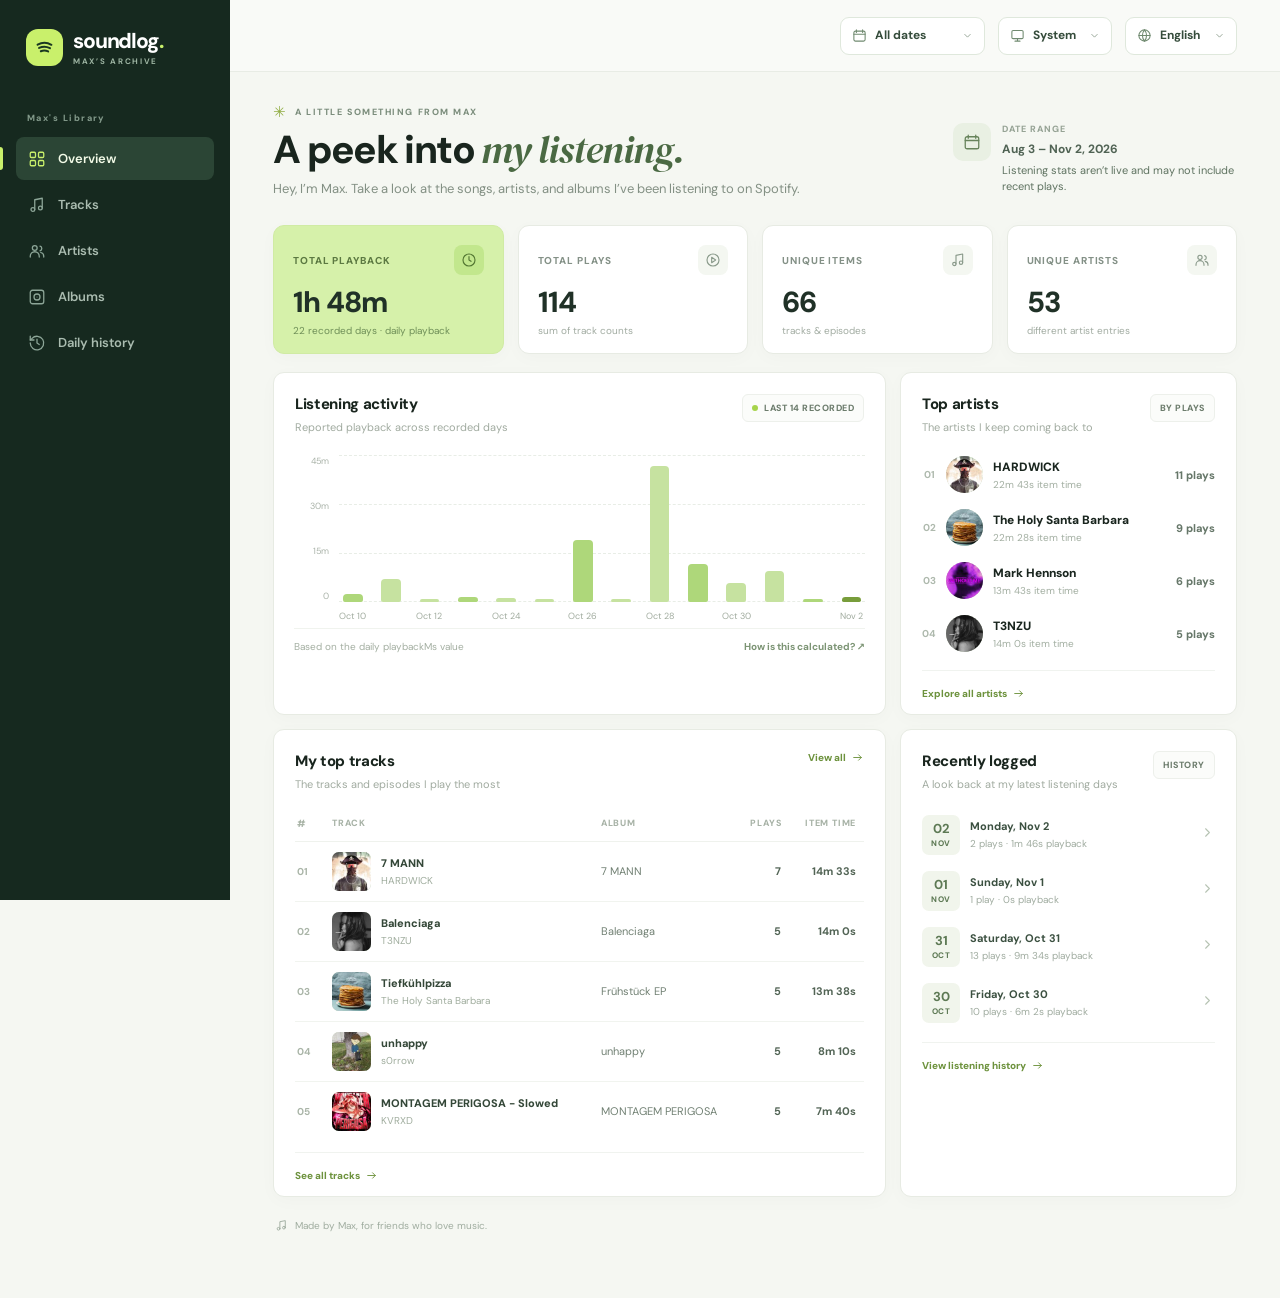
==== index.html @ 4b9b78d1 "import initial website" ====
<!doctype html>
<html lang="en">
<head>
  <meta charset="utf-8">
  <meta name="viewport" content="width=device-width,initial-scale=1">
  <meta name="theme-color" content="#16291f">
  <meta name="description" content="Explore the songs, artists, and albums Max has been listening to on Spotify.">
  <title>Max’s Soundlog — My listening archive</title>
  <script>
    // Set the saved preference before the first paint to avoid a theme flash.
    (() => {
      let preference = 'system';
      try {
        const saved = localStorage.getItem('soundlog-theme');
        if (['system', 'light', 'dark'].includes(saved)) preference = saved;
      } catch (_) {}
      const prefersDark = typeof matchMedia === 'function' && matchMedia('(prefers-color-scheme: dark)').matches;
      const resolved = preference === 'system' ? (prefersDark ? 'dark' : 'light') : preference;
      document.documentElement.dataset.theme = resolved;
      document.documentElement.dataset.themePreference = preference;
      document.documentElement.style.colorScheme = resolved;
    })();
  </script>
  <style>@font-face{font-family:'DM Sans';font-style:normal;font-weight:100 900;font-display:swap;src:url([data-uri]) format('woff2');unicode-range:U+0000-00FF,U+0131,U+0152-0153,U+02BB-02BC,U+02C6,U+02DA,U+02DC,U+0304,U+0308,U+0329,U+2000-206F,U+20AC,U+2122,U+2191,U+2193,U+2212,U+2215,U+FEFF,U+FFFD}
@font-face{font-family:'DM Sans';font-style:normal;font-weight:100 900;font-display:swap;src:url([data-uri]) format('woff2');unicode-range:U+0100-02BA,U+02BD-02C5,U+02C7-02CC,U+02CE-02D7,U+02DD-02FF,U+0304,U+0308,U+0329,U+1D00-1DBF,U+1E00-1E9F,U+1EF2-1EFF,U+2020,U+20A0-20AB,U+20AD-20C4,U+2113,U+2C60-2C7F,U+A720-A7FF}
@font-face{font-family:'DM Serif Display';font-style:italic;font-weight:400;font-display:swap;src:url([data-uri]) format('woff2');unicode-range:U+0000-00FF,U+0131,U+0152-0153,U+02BB-02BC,U+02C6,U+02DA,U+02DC,U+0304,U+0308,U+0329,U+2000-206F,U+20AC,U+2122,U+2191,U+2193,U+2212,U+2215,U+FEFF,U+FFFD}
@font-face{font-family:'DM Serif Display';font-style:italic;font-weight:400;font-display:swap;src:url([data-uri]) format('woff2');unicode-range:U+0100-02BA,U+02BD-02C5,U+02C7-02CC,U+02CE-02D7,U+02DD-02FF,U+0304,U+0308,U+0329,U+1D00-1DBF,U+1E00-1E9F,U+1EF2-1EFF,U+2020,U+20A0-20AB,U+20AD-20C4,U+2113,U+2C60-2C7F,U+A720-A7FF}
/* Soundlog — the finished index.html includes these styles inline. */
:root{--ink:#19251e;--muted:#78837a;--faint:#a7afa5;--line:#e7ebe3;--paper:#fff;--bg:#f5f7f2;--side:#16291f;--side2:#213a2c;--lime:#c9f06b;--green:#719a29;--deep:#264a31;--font:'DM Sans',system-ui,-apple-system,BlinkMacSystemFont,'Segoe UI',sans-serif;--serif:'DM Serif Display',Georgia,serif;--shadow:0 4px 18px rgba(29,46,34,.025)}
*{box-sizing:border-box}html{min-width:320px}body{margin:0;background:var(--bg);color:var(--ink);font-family:var(--font);font-size:14px;-webkit-font-smoothing:antialiased}button,input,select,textarea{font:inherit}button{cursor:pointer}button:focus-visible,a:focus-visible,input:focus-visible,select:focus-visible,textarea:focus-visible{outline:3px solid #a9d550;outline-offset:3px}svg{flex-shrink:0}.app-shell{min-height:100vh}.sidebar{position:fixed;inset:0 auto 0 0;width:230px;background:var(--side);color:#d4e0d5;display:flex;flex-direction:column;padding:29px 16px 19px;z-index:4}.brand{display:flex;align-items:center;gap:10px;padding:0 10px;color:#fff;text-decoration:none}.brand-mark{display:grid;place-items:center;width:37px;height:37px;background:var(--lime);border-radius:12px;color:#1a3822}.brand-name{font-size:21px;font-weight:800;letter-spacing:-1.15px;line-height:1}.brand-name span{color:var(--lime)}.brand-sub{display:block;margin-top:5px;font-size:8px;font-weight:700;letter-spacing:1.7px;color:#9eb5a3}.side-label{color:#82998a;font-size:9px;font-weight:800;letter-spacing:1.45px;margin:46px 11px 13px}.side-label.data-label{margin-top:34px}.sidebar-nav{display:grid;gap:3px}.nav-button,.side-import{position:relative;display:flex;align-items:center;gap:12px;text-align:left;width:100%;height:43px;border:0;border-radius:8px;color:#aabcb0;background:transparent;padding:0 12px;font-weight:600;font-size:13px}.nav-button svg,.side-import svg{color:#8da698}.nav-button:hover,.side-import:hover{background:rgba(255,255,255,.06);color:#fff}.nav-button.active{background:#2b4535;color:#f3fbe8}.nav-button.active svg{color:var(--lime)}.nav-button.active:before{content:'';position:absolute;left:-16px;width:3px;height:23px;border-radius:0 3px 3px 0;background:var(--lime)}.side-import{color:#d7e5d8}.side-import svg{color:var(--lime)}.sidebar-bottom{margin-top:auto}.privacy-card{background:#20382a;border:1px solid #2c4935;border-radius:11px;padding:16px 15px 14px}.privacy-top{display:flex;align-items:center;gap:8px;color:var(--lime);font-size:10px;font-weight:800;letter-spacing:.8px;text-transform:uppercase}.privacy-card p{font-size:11px;line-height:1.65;color:#a9bead;margin:9px 0 0}.side-foot{display:flex;align-items:center;gap:9px;margin:19px 5px 0;padding:0 4px}.side-avatar{height:31px;width:31px;border-radius:50%;background:#bce260;color:#243c22;display:grid;place-items:center;font-weight:800;font-size:12px}.side-foot-text{font-size:11px;line-height:1.35;color:#eff5eb;font-weight:700}.side-foot-text small{display:block;font-size:10px;color:#8fa696;font-weight:500}.main-shell{margin-left:230px;min-height:100vh}.topbar{height:72px;background:rgba(250,251,248,.92);border-bottom:1px solid #e8ece5;display:flex;align-items:center;justify-content:flex-end;padding:0 43px;gap:18px}.breadcrumb{display:flex;align-items:center;gap:9px;font-size:11px;color:#9aa69b;font-weight:600;white-space:nowrap}.breadcrumb strong{color:#445548;font-weight:700}.breadcrumb svg{color:#b0b9ad}.topbar-right{display:flex;align-items:center;gap:13px}.source-pill{display:inline-flex;align-items:center;gap:7px;color:#607365;font-size:10px;font-weight:800;letter-spacing:.75px;white-space:nowrap}.source-pill .dot,.live-dot{width:7px;height:7px;display:inline-block;border-radius:50%;background:#a6d44b;box-shadow:0 0 0 3px #e7f2d5}.range-control{position:relative;display:flex;align-items:center;gap:6px;border:1px solid #e0e6dc;background:#fff;color:#425448;border-radius:8px;padding:0 9px 0 11px;height:37px}.range-control select{appearance:none;border:0;outline:0;background:transparent;color:#43534a;font-size:12px;font-weight:700;padding:0 14px 0 2px;cursor:pointer;max-width:135px}.range-control .chevron{position:absolute;right:9px;pointer-events:none;color:#8b988b}.button{display:inline-flex;align-items:center;justify-content:center;gap:8px;height:38px;padding:0 15px;border:1px solid transparent;border-radius:8px;font-size:12px;font-weight:800;text-decoration:none;white-space:nowrap;transition:background .15s,border-color .15s,transform .15s}.button:active{transform:translateY(1px)}.button-dark{color:#f8fff5;background:#1b3725}.button-dark:hover{background:#2b4a33}.button-light{color:#324839;background:#fff;border-color:#dde5da}.button-light:hover{border-color:#a1ba8b;background:#f8fbf5}.button-lime{color:#20371f;background:var(--lime)}.button-lime:hover{background:#b9e75a}.button-ghost{color:#425749;background:transparent}.button-ghost:hover{background:#f0f4ed}.icon-btn{display:inline-grid;place-items:center;border:0;background:transparent;border-radius:8px;color:#778679;width:34px;height:34px}.icon-btn:hover{background:#eff3ed;color:#243b2b}.page-content{max-width:1650px;margin:0 auto;padding:32px 43px 65px}.intro{display:flex;align-items:flex-end;justify-content:space-between;gap:25px;margin:2px 0 25px}.eyebrow{font-size:9px;letter-spacing:1.55px;font-weight:800;color:#7b8d7c;text-transform:uppercase;display:flex;align-items:center;gap:8px}.eyebrow .tiny-spark{color:#8fac42;font-size:15px;line-height:0}.intro h1,.view-header h1{margin:10px 0 8px;font-size:clamp(31px,3.05vw,43px);line-height:1.11;letter-spacing:-1.65px;font-weight:800}.intro h1 em{font-family:var(--serif);font-style:italic;font-weight:400;color:#4a6943;letter-spacing:-1px}.intro p,.view-header p{margin:0;color:#839084;font-size:13px;line-height:1.6}.period-box{display:flex;align-items:center;gap:11px;padding-bottom:5px;white-space:nowrap}.period-icon{height:38px;width:38px;display:grid;place-items:center;border-radius:10px;background:#e9f0e3;color:#67835b}.period-text small{display:block;color:#96a395;font-size:9px;font-weight:800;letter-spacing:1px;text-transform:uppercase;margin-bottom:4px}.period-text strong{font-size:12px;color:#506354;font-weight:700}.warning-banner{display:flex;align-items:center;gap:11px;background:#edf5df;border:1px solid #e1edce;border-radius:9px;padding:10px 14px;margin-bottom:18px;color:#657a54;font-size:11px;line-height:1.5}.warning-banner .sample-icon{height:25px;width:25px;display:grid;place-items:center;border-radius:7px;background:#d9ecb8;color:#668c2c;font-size:15px}.warning-banner strong{color:#3d5a32}.warning-banner .banner-link{margin-left:auto;border:0;background:transparent;color:#3d6634;font-weight:800;font-size:11px;white-space:nowrap;padding:3px 0}.banner-link:hover{text-decoration:underline}.scope-banner{display:flex;align-items:center;gap:10px;background:#e9f2df;border:1px solid #dbe9d0;border-radius:9px;padding:10px 14px;margin-bottom:18px;color:#55704f;font-size:12px}.scope-banner strong{color:#2e4b31}.scope-banner .scope-buttons{display:flex;gap:8px;margin-left:auto}.text-link{padding:0;border:0;background:transparent;font-size:11px;font-weight:800;color:#4f783c}.text-link:hover{text-decoration:underline}.stats-grid{display:grid;grid-template-columns:repeat(4,minmax(0,1fr));gap:14px;margin-bottom:18px}.stat-card{min-width:0;min-height:125px;padding:19px 19px 16px;background:var(--paper);border:1px solid var(--line);border-radius:11px;box-shadow:var(--shadow);position:relative}.stat-card.primary{background:#d6f1aa;border-color:#d0eba4}.stat-head{display:flex;align-items:center;justify-content:space-between;gap:8px}.stat-label{font-size:10px;color:#849187;font-weight:800;letter-spacing:.9px;text-transform:uppercase}.primary .stat-label{color:#5c7942}.stat-icon{display:grid;place-items:center;height:30px;width:30px;background:#f4f7f1;border-radius:8px;color:#8a9a8b}.primary .stat-icon{background:#c2e78d;color:#537632}.stat-number{font-size:29px;font-weight:800;line-height:1.2;letter-spacing:-1px;margin-top:10px;color:#203127;white-space:nowrap;overflow:hidden;text-overflow:ellipsis}.stat-caption{margin-top:4px;color:#a2aca2;font-size:10px}.primary .stat-caption{color:#6f8f58}.dashboard-row{display:grid;grid-template-columns:minmax(0,1.82fr) minmax(275px,1fr);gap:14px;margin-bottom:14px}.card{background:var(--paper);border:1px solid var(--line);border-radius:11px;box-shadow:var(--shadow);min-width:0}.card-header{display:flex;align-items:flex-start;justify-content:space-between;gap:15px;padding:21px 21px 0}.card-title{font-size:15px;font-weight:800;letter-spacing:-.35px;margin:0}.card-subtitle{font-size:11px;color:#a1aba0;margin:5px 0 0;line-height:1.5}.mini-pill{font-size:9px;font-weight:800;letter-spacing:.5px;color:#6c7c6c;padding:7px 9px;border:1px solid #edf0eb;border-radius:6px;white-space:nowrap;background:#fbfcfa}.mini-pill .live-dot{width:6px;height:6px;box-shadow:none;margin-right:4px}.chart-card{min-height:286px}.chart-wrap{padding:20px 20px 0;display:flex;height:190px;gap:10px}.y-labels{width:35px;display:flex;flex-direction:column;justify-content:space-between;align-items:flex-end;color:#aab3a9;font-size:9px;padding:0 0 23px}.plot-box{position:relative;flex:1;min-width:0}.gridlines{position:absolute;inset:0 0 23px;display:flex;flex-direction:column;justify-content:space-between;pointer-events:none}.gridlines i{border-top:1px dashed #e8ede6;width:100%;height:0}.chart-bars{position:absolute;inset:0;display:flex;align-items:stretch;gap:clamp(2px,.9vw,11px);justify-content:space-around}.bar-group{min-width:0;flex:1;display:flex;flex-direction:column;align-items:center;justify-content:flex-end;border:0;padding:0;background:transparent;color:#a0ab9e}.bar-surface{position:relative;width:100%;height:calc(100% - 23px);display:flex;align-items:flex-end;justify-content:center}.bar{display:block;width:min(22px,72%);min-height:3px;background:#c6e2a0;border-radius:4px 4px 2px 2px;transition:background .15s,filter .15s}.bar-group:nth-child(3n+1) .bar{background:#aed77a}.bar-group.latest .bar{background:#789d3b}.bar-group:hover .bar,.bar-group:focus-visible .bar{filter:brightness(.86)}.bar-label{display:block;height:23px;padding-top:8px;font-size:9px;white-space:nowrap}.bar-label.empty{visibility:hidden}.chart-foot{border-top:1px solid #f0f3ee;margin:3px 20px 0;padding:11px 0 13px;display:flex;justify-content:space-between;gap:8px;color:#a4afa2;font-size:10px}.chart-foot button{border:0;background:transparent;padding:0;color:#7c9474;font-size:10px;font-weight:700}.chart-foot button:hover{text-decoration:underline}.artist-list{padding:13px 21px 7px}.artist-entry{width:100%;display:flex;align-items:center;gap:10px;border:0;background:transparent;text-align:left;padding:8px 0;color:inherit}.artist-entry:hover .artist-name,.table-title:hover,.day-link:hover{color:#6e982f}.artist-rank{width:14px;font-size:10px;color:#aeb9ad;text-align:center;font-weight:700}.art{position:relative;display:inline-grid;place-items:center;flex:none;overflow:hidden;background:linear-gradient(145deg,#d9e7cd,#aabfa0);color:#77916d;border-radius:7px}.art svg{position:absolute;width:45%;height:45%;opacity:.7}.art img{position:absolute;inset:0;width:100%;height:100%;object-fit:cover}.artist-entry .art{width:37px;height:37px;border-radius:50%}.artist-info{min-width:0;flex:1}.artist-name{font-size:12px;font-weight:800;display:block;overflow:hidden;white-space:nowrap;text-overflow:ellipsis}.artist-sub{font-size:10px;color:#a3afa2;display:block;margin-top:3px}.artist-count{font-size:11px;font-weight:800;color:#667769;white-space:nowrap}.card-bottom{border-top:1px solid #f0f3ef;margin:3px 21px 0;padding:12px 0 13px}.arrow-link{display:inline-flex;align-items:center;gap:5px;border:0;background:transparent;color:#6d923d;padding:0;font-size:10px;font-weight:800}.arrow-link:hover{text-decoration:underline}.lower-row{grid-template-columns:minmax(0,1.82fr) minmax(275px,1fr)}.table-compact-wrap{padding:13px 21px 8px}.table-scroll{width:100%;overflow-x:auto}.music-table{width:100%;border-collapse:collapse;text-align:left}.music-table th{font-size:9px;text-transform:uppercase;letter-spacing:.8px;font-weight:800;color:#a7b2a6;padding:11px 8px;border-bottom:1px solid #eff2ed;white-space:nowrap}.music-table td{font-size:11px;padding:10px 8px;border-bottom:1px solid #f1f4ef;vertical-align:middle;color:#718073}.music-table tbody tr:last-child td{border-bottom:0}.music-table tbody tr:hover{background:#fbfcf9}.music-table .rank-cell{width:29px;padding-left:2px;color:#aab5a8;font-size:10px;font-weight:700}.music-table .number-cell{font-size:11px;font-weight:700;color:#526455;white-space:nowrap}.music-table .numeric{text-align:right}.music-table .title-cell{min-width:170px}.music-table .album-cell{max-width:180px;min-width:105px;white-space:nowrap;overflow:hidden;text-overflow:ellipsis}.title-button{padding:0;border:0;background:transparent;text-align:left;display:flex;align-items:center;gap:10px;color:inherit;max-width:100%}.title-button .art{width:39px;height:39px}.title-meta{min-width:0}.table-title{display:block;font-size:11px;font-weight:800;color:#344738;overflow:hidden;white-space:nowrap;text-overflow:ellipsis;max-width:260px}.table-sub{display:block;margin-top:4px;color:#a0ad9e;font-size:10px;overflow:hidden;white-space:nowrap;text-overflow:ellipsis;max-width:260px}.compact-table .album-cell{max-width:130px}.day-list{padding:14px 21px 8px}.day-entry{display:flex;align-items:center;gap:10px;padding:8px 0;border:0;background:transparent;color:inherit;width:100%;text-align:left}.date-tile{width:38px;height:40px;display:flex;align-items:center;justify-content:center;flex-direction:column;border-radius:7px;background:#f1f5ec;color:#5d7954;flex:none}.date-tile b{font-size:13px;line-height:1}.date-tile small{font-size:8px;font-weight:800;text-transform:uppercase;letter-spacing:.5px;margin-top:3px}.day-meta{min-width:0;flex:1}.day-meta strong{display:block;font-size:11px;color:#3b5040}.day-meta small{display:block;margin-top:4px;color:#a0aca0;font-size:10px}.day-arrow{color:#b6c3b3}.footnote{display:flex;align-items:center;gap:7px;color:#a0ada0;font-size:10px;margin:21px 2px 0;line-height:1.5}.view-header{margin:3px 0 23px}.view-header h1{font-size:37px;margin-bottom:8px}.view-header .eyebrow{margin-bottom:6px}.view-tools{padding:18px 20px;display:flex;align-items:center;justify-content:space-between;gap:14px;border-bottom:1px solid #edf1ea}.view-tools-left{display:flex;align-items:center;gap:9px;flex:1}.search-wrap{position:relative;display:flex;align-items:center;min-width:180px;max-width:365px;width:100%;height:39px;border:1px solid #e4eae0;border-radius:8px;background:#fbfcfa;padding:0 11px;color:#a0aca0}.search-wrap input{border:0;outline:0;background:transparent;color:#2b3e30;font-size:12px;width:100%;padding:0 8px}.search-wrap input::placeholder{color:#abb5a9}.sort-wrap{display:flex;align-items:center;gap:8px;color:#99a69a;font-size:11px;white-space:nowrap}.sort-wrap select{height:38px;min-width:135px;border:1px solid #e4eae0;border-radius:8px;background:#fff;color:#4c6050;padding:0 30px 0 11px;font-size:11px;font-weight:700;cursor:pointer}.list-table-wrap{padding:3px 20px 4px}.list-table{min-width:610px}.list-table th{padding:13px 10px}.list-table td{padding:11px 10px}.list-table .title-button .art{width:44px;height:44px}.list-table .rank-cell{width:38px}.table-chevron{color:#bcc8bb}.result-footer{display:flex;align-items:center;justify-content:space-between;gap:12px;padding:16px 22px;border-top:1px solid #eff3ed;color:#a0ad9f;font-size:11px}.page-buttons{display:flex;align-items:center;gap:8px}.page-buttons button{border:1px solid #e3eae0;background:#fff;border-radius:7px;width:31px;height:30px;color:#627663;display:grid;place-items:center}.page-buttons button:disabled{color:#d1d8cf;background:#fafcf9;cursor:not-allowed}.page-current{font-size:11px;color:#5b6e5b;padding:0 4px}.empty-state{text-align:center;padding:60px 20px 70px;color:#9eab9d}.empty-icon{display:grid;place-items:center;margin:0 auto 14px;width:50px;height:50px;border-radius:15px;background:#eff4eb;color:#87a277}.empty-state strong{display:block;font-size:14px;color:#516454;margin-bottom:6px}.empty-state p{font-size:12px;line-height:1.6;margin:0}.history-date{border:0;background:transparent;text-align:left;padding:0;color:#3c5140;font-weight:800;font-size:12px}.history-date small{display:block;color:#a5b1a3;font-size:10px;font-weight:500;margin-top:5px}.history-date:hover{text-decoration:underline}.metric-note{padding:13px 21px;color:#95a294;font-size:10px;border-top:1px solid #f0f3ee;line-height:1.6}.metric-note button{font-size:10px}
/* Dialogs */
dialog{border:0;padding:0;color:var(--ink);max-height:min(92vh,1000px);box-shadow:0 28px 100px rgba(10,26,15,.28)}dialog::backdrop{background:rgba(13,26,17,.61);backdrop-filter:blur(2px)}.modal{width:min(570px,calc(100vw - 28px));border-radius:15px;background:#fff;overflow:auto}.modal.large{width:min(790px,calc(100vw - 28px))}.modal-head{display:flex;align-items:flex-start;gap:13px;padding:25px 26px 17px}.modal-head .icon-btn{margin-left:auto;margin-top:-4px}.modal-badge{width:39px;height:39px;border-radius:11px;background:#edf5df;color:#719a36;display:grid;place-items:center}.modal-heading{flex:1}.modal-heading .eyebrow{font-size:9px}.modal-heading h2{font-size:21px;letter-spacing:-.65px;margin:6px 0 0;line-height:1.2}.modal-copy{font-size:12px;line-height:1.65;color:#839184;margin:5px 0 0}.modal-body{padding:0 26px 24px}.drop-zone{display:flex;align-items:center;justify-content:center;flex-direction:column;min-height:148px;border:1.5px dashed #ccddc1;border-radius:11px;background:#fafcf8;cursor:pointer;text-align:center;transition:border-color .15s,background .15s}.drop-zone:hover,.drop-zone.dragging{border-color:#85af4c;background:#f2f9ec}.drop-icon{width:38px;height:38px;background:#e7f2da;color:#739941;display:grid;place-items:center;border-radius:11px;margin-bottom:9px}.drop-zone strong{font-size:12px;color:#3f5743}.drop-zone span{font-size:11px;color:#9aaa9a;margin-top:6px}.drop-zone u{color:#668e3d;font-weight:800;text-decoration:none}.drop-zone input{position:absolute;width:1px;height:1px;opacity:0;overflow:hidden}.or-divider{display:flex;align-items:center;gap:12px;margin:19px 0 14px;color:#acb7aa;font-size:9px;font-weight:800;letter-spacing:1.1px}.or-divider:before,.or-divider:after{content:'';height:1px;background:#edf1eb;flex:1}.input-label{display:block;font-size:11px;color:#506553;font-weight:800;margin-bottom:8px}.json-input{display:block;resize:vertical;width:100%;min-height:105px;max-height:280px;border:1px solid #dfe8dc;border-radius:8px;background:#fbfcfa;color:#364b3b;padding:12px;font-family:ui-monospace,SFMono-Regular,Consolas,monospace;font-size:11px;line-height:1.55}.json-input::placeholder{color:#b1bdb0}.import-error{display:none;margin-top:10px;background:#fff1ef;border:1px solid #f7d2cc;color:#a14d40;padding:10px 11px;border-radius:7px;font-size:11px;line-height:1.5;overflow-wrap:anywhere}.import-error.visible{display:block}.modal-actions{display:flex;align-items:center;gap:9px;margin-top:17px}.modal-actions .spacer{flex:1}.modal-help{margin-top:16px;display:flex;align-items:flex-start;gap:7px;color:#96a396;font-size:10px;line-height:1.55}.modal-subactions{display:flex;gap:16px;flex-wrap:wrap;margin-top:14px}.modal-subactions button{background:none;border:0;padding:0;color:#779069;font-size:10px;font-weight:700}.modal-subactions button:hover{text-decoration:underline}.detail-hero{display:flex;gap:17px;padding:6px 0 19px}.detail-art{width:89px;height:89px;border-radius:10px}.detail-text{min-width:0}.detail-text h2{font-size:22px;line-height:1.2;letter-spacing:-.7px;margin:7px 0;color:#293d2c;overflow-wrap:anywhere}.detail-text p{font-size:12px;color:#879687;margin:0;line-height:1.6}.detail-type{font-size:9px;color:#83a45b;font-weight:800;letter-spacing:1.1px;text-transform:uppercase}.detail-stats{display:grid;grid-template-columns:repeat(3,1fr);gap:10px;margin:2px 0 19px}.detail-stat{padding:12px 13px;border:1px solid #e8eee4;border-radius:8px;background:#fafcf9}.detail-stat small{display:block;color:#9eaa9d;font-size:9px;letter-spacing:.7px;font-weight:800;text-transform:uppercase}.detail-stat strong{display:block;color:#405b43;font-size:14px;margin-top:6px;overflow-wrap:anywhere}.details-section{margin-top:18px}.details-section h3{font-size:13px;color:#344b38;margin:0 0 10px}.detail-grid{display:grid;grid-template-columns:120px minmax(0,1fr);gap:9px 12px;font-size:11px;line-height:1.5}.detail-grid dt{color:#9eaa9e}.detail-grid dd{margin:0;color:#526656;overflow-wrap:anywhere}.detail-grid code,.raw-value{font-family:ui-monospace,SFMono-Regular,Consolas,monospace;font-size:10px}.detail-table{width:100%;border-collapse:collapse;font-size:11px}.detail-table th{text-align:left;font-size:9px;letter-spacing:.7px;text-transform:uppercase;color:#a2ada0;padding:9px 7px;border-bottom:1px solid #eaf0e7}.detail-table td{padding:10px 7px;border-bottom:1px solid #f0f3ef;color:#657868}.detail-table td:first-child{color:#415743;font-weight:700}.detail-table .numeric{text-align:right}.details-section details{margin-top:13px;border:1px solid #e7eee4;border-radius:8px;background:#fafcf9}.details-section summary{cursor:pointer;padding:12px;color:#607b5a;font-size:11px;font-weight:800}.details-section pre{margin:0;padding:0 12px 13px;max-height:330px;overflow:auto;white-space:pre-wrap;overflow-wrap:anywhere;color:#5a6c5a;font-size:10px;line-height:1.55}.detail-hint{font-size:10px;line-height:1.6;color:#98a698;margin:9px 0}.detail-actions{display:flex;align-items:center;gap:9px;margin-top:18px;flex-wrap:wrap}.detail-actions .button{font-size:11px}.toast{position:fixed;right:25px;bottom:24px;background:#203e2a;color:#f2f8ee;border-radius:9px;padding:12px 15px;box-shadow:0 12px 30px rgba(13,35,20,.15);font-size:12px;font-weight:700;z-index:10;opacity:0;transform:translateY(7px);pointer-events:none;transition:opacity .2s,transform .2s}.toast.show{opacity:1;transform:translateY(0)}
@media(max-width:1200px){.page-content{padding-left:30px;padding-right:30px}.topbar{padding-left:30px;padding-right:30px}.stat-number{font-size:25px}.card-header{padding-left:17px;padding-right:17px}.artist-list,.day-list{padding-left:17px;padding-right:17px}.table-compact-wrap{padding-left:17px;padding-right:17px}.card-bottom{margin-left:17px;margin-right:17px}}
@media(max-width:980px){.sidebar{width:70px;padding-left:10px;padding-right:10px;align-items:center}.brand{padding:0}.brand-name,.brand-sub,.side-label,.nav-button span,.side-import span,.privacy-card,.side-foot-text{display:none}.sidebar-nav{width:100%;margin-top:47px}.nav-button,.side-import{justify-content:center;padding:0}.nav-button.active:before{left:-10px}.side-import{margin-top:30px}.side-foot{margin-top:auto;justify-content:center}.main-shell{margin-left:70px}.dashboard-row{grid-template-columns:minmax(0,1.6fr) minmax(250px,1fr)}}
@media(max-width:730px){.sidebar{position:relative;width:100%;height:auto;inset:auto;padding:12px 15px 10px;display:flex;flex-direction:row;justify-content:space-between;gap:12px;align-items:center}.brand{flex:none}.brand-mark{width:35px;height:35px}.brand-name{display:block;font-size:19px}.brand-sub{display:none}.sidebar-nav{display:flex;gap:2px;margin:0;width:auto;overflow-x:auto;scrollbar-width:none}.sidebar-nav::-webkit-scrollbar{display:none}.nav-button{width:39px;height:39px;flex:none}.nav-button.active:before{display:none}.side-import,.sidebar-bottom{display:none}.main-shell{margin-left:0}.topbar{height:auto;min-height:61px;padding:10px 19px;flex-wrap:wrap}.topbar-right{gap:8px;margin-left:auto}.breadcrumb{display:none}.source-pill{font-size:9px}.range-control{height:36px}.topbar .button{height:36px}.page-content{padding:26px 18px 45px}.intro{align-items:flex-start;margin-bottom:19px}.intro h1{font-size:34px}.intro p{font-size:12px}.period-box{display:none}.stats-grid{grid-template-columns:repeat(2,minmax(0,1fr));gap:10px}.stat-card{min-height:118px;padding:15px}.stat-number{font-size:25px}.dashboard-row,.lower-row{grid-template-columns:1fr;gap:10px;margin-bottom:10px}.artist-list{display:grid;grid-template-columns:1fr 1fr;gap:0 12px}.warning-banner{align-items:flex-start}.warning-banner .banner-link{margin-left:0}.warning-banner{flex-wrap:wrap}.warning-banner p{flex:1;margin:0;min-width:200px}.warning-banner .banner-link{margin-left:36px}.scope-banner{align-items:flex-start;flex-wrap:wrap}.scope-banner .scope-buttons{margin-left:0;width:100%;padding-left:28px}.view-tools{align-items:stretch;flex-direction:column}.view-tools-left{width:100%}.search-wrap{max-width:none}.sort-wrap{justify-content:flex-end}.view-header h1{font-size:32px}.card-header{padding-top:18px}.chart-card{min-height:275px}.detail-grid{grid-template-columns:90px minmax(0,1fr)}}
@media(max-width:440px){.brand-name{display:none}.source-pill{display:none}.topbar-right{width:100%;justify-content:space-between}.range-control{flex:1}.range-control select{max-width:none;flex:1}.intro h1{font-size:30px}.intro p{max-width:260px}.stats-grid{gap:8px}.stat-card{min-height:110px;padding:13px 12px}.stat-number{font-size:22px}.stat-label{font-size:9px}.stat-icon{width:27px;height:27px}.artist-list{grid-template-columns:1fr}.chart-bars{gap:1px}.bar-label{font-size:8px}.detail-stats{grid-template-columns:1fr 1fr}.modal-head{padding:21px 19px 15px}.modal-body{padding:0 19px 20px}.modal-actions{flex-wrap:wrap}.modal-actions .spacer{display:none}.modal-actions .button{flex:1}.detail-hero{gap:12px}.detail-art{width:70px;height:70px}.detail-text h2{font-size:19px}}
.sr-only{position:absolute;width:1px;height:1px;padding:0;margin:-1px;overflow:hidden;clip:rect(0,0,0,0);white-space:nowrap;border:0}
.mobile-scroll-note{display:none}
@media(max-width:520px){
  .table-compact-wrap .compact-table{min-width:0}
  .compact-table th:nth-child(3),.compact-table td:nth-child(3),.compact-table th:nth-child(5),.compact-table td:nth-child(5){display:none}
  .compact-table .title-cell{width:auto}
  .mobile-scroll-note{display:block;padding:11px 20px 0;color:#99a99c;font-size:10px}
}

/* The visitor can follow the device theme or choose a mode explicitly. */
.theme-control{position:relative;display:flex;align-items:center;gap:6px;height:37px;padding:0 9px 0 11px;border:1px solid #e0e6dc;border-radius:8px;background:#fff;color:#425448}
.theme-control select{appearance:none;border:0;outline:0;background:transparent;color:#43534a;font-size:12px;font-weight:700;padding:0 19px 0 2px;cursor:pointer}
.theme-control .chevron{position:absolute;right:9px;pointer-events:none;color:#8b988b}
.theme-control:focus-within,.range-control:focus-within{outline:3px solid #a9d550;outline-offset:2px}
.view-count{color:#6e826f}
.explain-copy{font-size:12px;line-height:1.8;color:#677a69}
.bar-group .bar.unknown{background:#e6ece3}
@media(max-width:730px){.theme-control{height:36px}}
@media(max-width:440px){.theme-control{flex:none}.topbar-right{gap:8px}}

/* Dark mode keeps the same green character with readable contrast throughout. */
html[data-theme="dark"]{
  color-scheme:dark;
  --ink:#e8f1e9;--muted:#a8b7aa;--faint:#8c9f90;--line:#34463a;
  --paper:#1b2b21;--bg:#101a14;--side:#0c1911;--side2:#1a3021;
  --shadow:0 5px 18px rgba(0,0,0,.14)
}
[data-theme="dark"] .topbar{background:#132017;border-color:#304136}
[data-theme="dark"] .range-control,[data-theme="dark"] .theme-control{background:#1b2b21;border-color:#3b4d40;color:#c6d8c9}
[data-theme="dark"] .range-control select,[data-theme="dark"] .theme-control select{color:#e5eee5}
[data-theme="dark"] .range-control .chevron,[data-theme="dark"] .theme-control .chevron{color:#a8b9aa}
[data-theme="dark"] .range-control option,[data-theme="dark"] .theme-control option,[data-theme="dark"] .sort-wrap option{background:#1b2b21;color:#e5eee5}
[data-theme="dark"] .intro h1 em{color:#bbdd9a}
[data-theme="dark"] .eyebrow{color:#a1b6a3}
[data-theme="dark"] .eyebrow .tiny-spark{color:#b9db85}
[data-theme="dark"] .intro p,[data-theme="dark"] .view-header p{color:#b0beb1}
[data-theme="dark"] .view-count{color:#c5d7c6}
[data-theme="dark"] .period-icon{background:#293b2c;color:#b6d79f}
[data-theme="dark"] .period-text small{color:#9caf9e}
[data-theme="dark"] .period-text strong{color:#d1dfd1}
[data-theme="dark"] .stat-card.primary{background:#344e2c;border-color:#4b693b}
[data-theme="dark"] .stat-number{color:#eef7ec}
[data-theme="dark"] .stat-label{color:#b0c2b2}
[data-theme="dark"] .stat-caption{color:#a0b1a3}
[data-theme="dark"] .stat-icon{background:#293b2e;color:#afc4b0}
[data-theme="dark"] .primary .stat-label,[data-theme="dark"] .primary .stat-caption{color:#cee4bf}
[data-theme="dark"] .primary .stat-icon{background:#49663a;color:#d8f2be}
[data-theme="dark"] .card-subtitle{color:#a2b2a4}
[data-theme="dark"] .mini-pill{color:#c0d1bf;background:#203126;border-color:#394c3e}
[data-theme="dark"] .mini-pill .live-dot{background:#b8e66d}
[data-theme="dark"] .gridlines i{border-color:#3b4b3e}
[data-theme="dark"] .y-labels,[data-theme="dark"] .bar-group{color:#a4b4a6}
[data-theme="dark"] .bar{background:#779e5a}
[data-theme="dark"] .bar-group:nth-child(3n+1) .bar{background:#94bb69}
[data-theme="dark"] .bar-group.latest .bar{background:#c0e874}
[data-theme="dark"] .bar-group .bar.unknown{background:#43594a}
[data-theme="dark"] .chart-foot,[data-theme="dark"] .card-bottom,[data-theme="dark"] .view-tools,[data-theme="dark"] .result-footer,[data-theme="dark"] .metric-note{border-color:#35483a;color:#9eafa0}
[data-theme="dark"] .chart-foot button,[data-theme="dark"] .arrow-link,[data-theme="dark"] .text-link{color:#b8dc90}
[data-theme="dark"] .artist-entry:hover .artist-name,[data-theme="dark"] .table-title:hover,[data-theme="dark"] .day-link:hover{color:#c4e99c}
[data-theme="dark"] .artist-rank,[data-theme="dark"] .artist-sub,[data-theme="dark"] .table-sub,[data-theme="dark"] .day-meta small{color:#9eb0a0}
[data-theme="dark"] .artist-count{color:#d1dfd1}
[data-theme="dark"] .art{background:linear-gradient(145deg,#425e45,#293d2e);color:#c0dabb}
[data-theme="dark"] .music-table th{color:#a1b3a3;border-color:#34463a}
[data-theme="dark"] .music-table td{color:#b9cab9;border-color:#304236}
[data-theme="dark"] .music-table .rank-cell{color:#98ab9b}
[data-theme="dark"] .music-table .number-cell{color:#d2e1d2}
[data-theme="dark"] .music-table tbody tr:hover{background:#23362a}
[data-theme="dark"] .table-title{color:#ecf5eb}
[data-theme="dark"] .date-tile{background:#2b3e2d;color:#cbe4bb}
[data-theme="dark"] .day-meta strong,[data-theme="dark"] .history-date{color:#e1ede0}
[data-theme="dark"] .day-arrow,[data-theme="dark"] .table-chevron{color:#9bb09b}
[data-theme="dark"] .footnote,[data-theme="dark"] .mobile-scroll-note{color:#9aad9d}
[data-theme="dark"] .search-wrap,[data-theme="dark"] .sort-wrap select{background:#203126;border-color:#3b4d40;color:#dceadc}
[data-theme="dark"] .search-wrap input{color:#eef7ee}
[data-theme="dark"] .search-wrap input::placeholder{color:#91a596}
[data-theme="dark"] .sort-wrap{color:#adbfaf}
[data-theme="dark"] .page-buttons button{background:#203126;border-color:#405343;color:#d4e6d3}
[data-theme="dark"] .page-buttons button:disabled{color:#6d8170;background:#1b2b21}
[data-theme="dark"] .page-current{color:#c5d5c4}
[data-theme="dark"] .empty-icon{background:#2a3d2e;color:#c3dcbc}
[data-theme="dark"] .empty-state strong{color:#d8e8d7}
[data-theme="dark"] .empty-state,[data-theme="dark"] .history-date small{color:#a2b3a4}
[data-theme="dark"] .warning-banner,[data-theme="dark"] .scope-banner{background:#283d2a;border-color:#405f3f;color:#d1e1ca}
[data-theme="dark"] .warning-banner strong,[data-theme="dark"] .scope-banner strong{color:#e9f7e1}
[data-theme="dark"] .modal{background:#1b2b21;color:#e8f1e9}
[data-theme="dark"] dialog::backdrop{background:rgba(2,8,4,.76)}
[data-theme="dark"] .modal-badge{background:#30472e;color:#c1e49c}
[data-theme="dark"] .modal-copy,[data-theme="dark"] .detail-text p,[data-theme="dark"] .detail-hint{color:#afc1b0}
[data-theme="dark"] .detail-text h2,[data-theme="dark"] .details-section h3{color:#edf6ec}
[data-theme="dark"] .detail-type{color:#b5d793}
[data-theme="dark"] .detail-stat,[data-theme="dark"] .details-section details{background:#223529;border-color:#3c5041}
[data-theme="dark"] .detail-stat small,[data-theme="dark"] .detail-grid dt,[data-theme="dark"] .detail-table th{color:#a6b9a8}
[data-theme="dark"] .detail-stat strong,[data-theme="dark"] .detail-grid dd,[data-theme="dark"] .detail-table td,[data-theme="dark"] .details-section pre{color:#d0dfcf}
[data-theme="dark"] .detail-table th,[data-theme="dark"] .detail-table td{border-color:#3b4d40}
[data-theme="dark"] .detail-table td:first-child{color:#e5f1e4}
[data-theme="dark"] .details-section summary{color:#c8e9ae}
[data-theme="dark"] .explain-copy{color:#c2d2c1}
[data-theme="dark"] .icon-btn{color:#b2c5b2}
[data-theme="dark"] .icon-btn:hover{background:#304536;color:#f1faef}
[data-theme="dark"] .button-light{background:#263a2b;border-color:#435b47;color:#e4f1e2}
[data-theme="dark"] .button-light:hover{background:#314b35;border-color:#668264}
[data-theme="dark"] .button-dark{background:#b6dd78;color:#1c2d1d}
[data-theme="dark"] .button-dark:hover{background:#c9ee8e}

/* Freshness note belongs with the date range on every screen size. */
.period-box{white-space:normal;align-items:flex-start}
.period-icon{flex:none}
.period-disclaimer{display:block;max-width:235px;margin-top:6px;color:#5f7361;font-size:11px;line-height:1.45}
[data-theme="dark"] .period-disclaimer{color:#b4c6b6}
@media(max-width:730px){
  .intro{flex-direction:column;gap:15px}
  .period-box{display:flex;max-width:100%;padding-bottom:0}
  .period-disclaimer{max-width:none}
}

/* Language picker uses the same compact treatment as the other controls. */
.language-control{position:relative;display:flex;align-items:center;gap:6px;height:37px;padding:0 9px 0 11px;border:1px solid #e0e6dc;border-radius:8px;background:#fff;color:#425448}
.language-control select{appearance:none;border:0;outline:0;background:transparent;color:#43534a;font-size:12px;font-weight:700;padding:0 19px 0 2px;cursor:pointer}
.language-control .chevron{position:absolute;right:9px;pointer-events:none;color:#8b988b}
.language-control:focus-within{outline:3px solid #a9d550;outline-offset:2px}
[data-theme="dark"] .language-control{background:#1b2b21;border-color:#3b4d40;color:#c6d8c9}
[data-theme="dark"] .language-control select{color:#e5eee5}
[data-theme="dark"] .language-control .chevron{color:#a8b9aa}
[data-theme="dark"] .language-control option{background:#1b2b21;color:#e5eee5}
@media(max-width:730px){.language-control{height:36px}}
@media(max-width:440px){
  .topbar-right{display:grid;grid-template-columns:minmax(0,1fr) minmax(0,1fr);width:100%;gap:8px}
  .range-control{grid-column:1 / -1;width:100%}
  .theme-control,.language-control{width:100%}
  .theme-control select,.language-control select{flex:1;min-width:0}
}

/* Longer translated labels must fit rather than pushing the mobile page sideways. */
@media(max-width:730px){
  .artist-list{grid-template-columns:repeat(2,minmax(0,1fr))}
  .artist-entry{min-width:0;gap:8px}
  .artist-count{font-size:10px;white-space:normal;text-align:right}
}
@media(max-width:520px){
  .table-compact-wrap .compact-table{table-layout:fixed}
  .compact-table .title-cell{min-width:0}
  .compact-table th:nth-child(4){width:85px}
}
@media(max-width:440px){.artist-list{grid-template-columns:minmax(0,1fr)}}

/* The longer German labels need a little more room at tablet widths. */
@media(min-width:731px) and (max-width:1040px){
  html[lang="de"] .dashboard-row{grid-template-columns:minmax(0,1fr)}
  html[lang="de"] .artist-list{display:grid;grid-template-columns:repeat(2,minmax(0,1fr));gap:0 14px}
}

/* Custom, keyboard-operable menus for the date, theme, language, and sort controls. */
.topbar{position:relative;z-index:5}
.dropdown{position:relative}
.range-control.is-custom,.theme-control.is-custom,.language-control.is-custom{
  display:block;height:auto;padding:0;border:0;background:transparent;outline:0
}
[data-theme="dark"] .range-control.is-custom,[data-theme="dark"] .theme-control.is-custom,[data-theme="dark"] .language-control.is-custom{border:0;background:transparent}
.dropdown.is-custom:focus-within{outline:0}
.dropdown-trigger{
  display:flex;align-items:center;gap:8px;width:100%;min-height:38px;
  border:1px solid #dfe8dc;border-radius:9px;padding:0 10px 0 11px;
  background:#fff;color:#354c3b;font-size:12px;font-weight:700;line-height:1.2;
  text-align:left;white-space:nowrap;transition:background .15s,border-color .15s,box-shadow .15s
}
.dropdown-trigger:hover,.dropdown.is-open .dropdown-trigger{border-color:#aac897;background:#f8fbf5}
.dropdown-trigger:focus-visible{outline:3px solid #a9d550;outline-offset:3px}
.dropdown-leading{display:grid;place-items:center;flex:none;color:#708a70}
.dropdown-value{flex:1;min-width:0}
.dropdown .dropdown-chevron{position:static;display:grid;place-items:center;margin-left:4px;color:#93a393;transition:transform .15s}
.dropdown.is-open .dropdown-chevron{transform:rotate(180deg)}
.range-control.is-custom .dropdown-trigger{min-width:145px}
.theme-control.is-custom .dropdown-trigger{min-width:108px}
.language-control.is-custom .dropdown-trigger{min-width:112px}
.sort-control.is-custom .dropdown-trigger{min-width:155px}
.dropdown-menu{
  position:absolute;top:calc(100% + 7px);right:0;z-index:20;
  width:max-content;min-width:196px;max-width:calc(100vw - 32px);max-height:min(340px,calc(100vh - 24px));overflow-y:auto;
  padding:6px;border:1px solid #dfe9dc;border-radius:12px;background:#fff;
  box-shadow:0 16px 38px rgba(29,54,33,.16),0 4px 12px rgba(29,54,33,.08)
}
.dropdown-menu[hidden]{display:none!important}
.dropdown.opens-up .dropdown-menu{top:auto;bottom:calc(100% + 7px)}
.dropdown-caption{padding:7px 9px 6px;font-size:9px;letter-spacing:1px;line-height:1.2;font-weight:800;text-transform:uppercase;color:#8a9c8b}
.dropdown-option{
  display:flex;align-items:center;gap:9px;width:100%;min-height:38px;padding:6px 8px;
  border:0;border-radius:8px;background:transparent;color:#405546;font-size:12px;font-weight:650;
  text-align:left;white-space:nowrap
}
.dropdown-option:hover,.dropdown-option:focus-visible{background:#f0f6eb;color:#243d2a;outline:0;box-shadow:inset 0 0 0 1px #b9d6a9}
.dropdown-option[aria-selected="true"]{background:#edf6e4;color:#315732;font-weight:800}
.dropdown-option[aria-selected="true"]:focus-visible{box-shadow:inset 0 0 0 1px #80aa63}
.dropdown-option:disabled{opacity:.45;cursor:not-allowed}
.dropdown-option-icon{display:grid;place-items:center;flex:none;width:25px;height:25px;border-radius:7px;background:#f2f6ef;color:#73906d}
.dropdown-option[aria-selected="true"] .dropdown-option-icon{background:#dceecb;color:#5a873d}
.dropdown-option-icon.language-badge{font-size:9px;font-weight:900;letter-spacing:.2px}
.dropdown-option-text{flex:1;min-width:0}
.dropdown-check{display:grid;place-items:center;flex:none;margin-left:8px;color:#648f44;visibility:hidden}
.dropdown-option[aria-selected="true"] .dropdown-check{visibility:visible}
[data-theme="dark"] .dropdown-trigger{background:#1b2b21;border-color:#3b4d40;color:#e5eee5}
[data-theme="dark"] .dropdown-trigger:hover,[data-theme="dark"] .dropdown.is-open .dropdown-trigger{background:#243a2a;border-color:#668265}
[data-theme="dark"] .dropdown-leading,[data-theme="dark"] .dropdown-chevron{color:#a8bdaa}
[data-theme="dark"] .dropdown-menu{background:#1b2d21;border-color:#405545;box-shadow:0 16px 38px rgba(0,0,0,.42),0 4px 12px rgba(0,0,0,.2)}
[data-theme="dark"] .dropdown-caption{color:#a2b8a4}
[data-theme="dark"] .dropdown-option{color:#d9e8d8}
[data-theme="dark"] .dropdown-option:hover,[data-theme="dark"] .dropdown-option:focus-visible{background:#304836;color:#f2faf0;box-shadow:inset 0 0 0 1px #6e9571}
[data-theme="dark"] .dropdown-option[aria-selected="true"]{background:#344e32;color:#effbe8}
[data-theme="dark"] .dropdown-option-icon{background:#2a3f30;color:#abc5a8}
[data-theme="dark"] .dropdown-option[aria-selected="true"] .dropdown-option-icon{background:#496840;color:#d8f0c7}
[data-theme="dark"] .dropdown-check{color:#b5db93}
@media(max-width:730px){.dropdown-trigger{min-height:36px}}
@media(max-width:440px){
  .range-control.is-custom .dropdown-trigger,.theme-control.is-custom .dropdown-trigger,.language-control.is-custom .dropdown-trigger{min-width:0}
  .range-control .dropdown-menu{left:0;right:auto;min-width:100%}
  .theme-control .dropdown-menu{left:0;right:auto}
}
@media(max-width:440px){
  .sort-wrap{align-items:stretch;flex-direction:column;gap:6px}
  .sort-control.is-custom{width:100%;min-width:0}
  .sort-control.is-custom .dropdown-trigger{min-width:0}
  .sort-control .dropdown-menu{min-width:100%}
}
@media(max-width:730px){.range-control .dropdown-menu{left:0;right:auto}}
@media(prefers-reduced-motion:reduce){.dropdown-trigger,.dropdown .dropdown-chevron{transition:none}}
</style>
</head>
<body>
  <div class="app-shell">
    <aside class="sidebar" aria-label="Main navigation">
      <a class="brand" href="#overview" data-action="navigate" data-view="overview" aria-label="Max’s Soundlog home">
        <span class="brand-mark"><svg width="23" height="23" viewBox="0 0 24 24" fill="none" aria-hidden="true"><path d="M4.8 9.1c4.6-2.6 9.8-2.6 14.4.1M6.4 12.5c3.5-1.8 7.8-1.7 11.3.2M8.2 15.9c2.4-1.1 5.2-1 7.6.2" stroke="currentColor" stroke-width="2.1" stroke-linecap="round"/></svg></span>
        <span class="brand-name">soundlog<span>.</span><small class="brand-sub">MAX’S ARCHIVE</small></span>
      </a>
      <div class="side-label">Max&#39;s Library</div>
      <nav class="sidebar-nav" id="sidebar-nav"></nav>
    </aside>
    <main class="main-shell">
      <header class="topbar">
        <div class="topbar-right">
          <div class="range-control" title="Last 7 and 30 days are measured from the latest recorded date.">
            <span class="sr-only">Date range</span>
            <select id="range-select" aria-label="Filter by date range">
              <option value="all">All dates</option>
              <option value="7">Last 7 days</option>
              <option value="30">Last 30 days</option>
              <option value="month">Latest month</option>
            </select>
          </div>
          <div class="theme-control" title="Choose light, dark, or follow your device">
            <span class="sr-only">Color theme</span>
            <select id="theme-select" aria-label="Color theme">
              <option value="system">System</option>
              <option value="light">Light</option>
              <option value="dark">Dark</option>
            </select>
          </div>
          <div class="language-control" title="Choose a language">
            <span class="sr-only">Language</span>
            <select id="language-select" aria-label="Language">
              <option value="en">English</option>
              <option value="de">Deutsch</option>
            </select>
          </div>
        </div>
      </header>
      <div id="page-content" class="page-content" aria-live="polite"><div class="empty-state"><strong>Loading Max’s listening archive…</strong></div></div>
    </main>
  </div>
  <dialog id="detail-dialog" class="modal large" aria-label="Listening details"><div id="detail-content"></div></dialog>
  <script type="application/json" id="embedded-data">{"2026-08-03":{"playbackMs":0,"tracks":{"spotify:track:3yafElw2e0wjFl1AnevwOz":{"name":"NO BATIDÃO - Ultra Slowed","artist":"ZXKAI","album":"NO BATIDÃO (Ultra Slowed)","imageUrl":"spotify:image:ab67616d00001e025cd8c9ec1e620ccf664155d7","count":2,"ms":252000}},"artists":{"spotify:artist:5tIkxADHN80ca0K6HCpWIt":{"name":"ZXKAI","uri":"spotify:artist:5tIkxADHN80ca0K6HCpWIt","imageUrl":"spotify:image:ab67616d00001e025cd8c9ec1e620ccf664155d7","count":2,"ms":252000}},"albums":{"spotify:album:3vkuAG1NAvBILuw04wbOrM":{"name":"NO BATIDÃO (Ultra Slowed)","uri":"spotify:album:3vkuAG1NAvBILuw04wbOrM","artist":"ZXKAI","imageUrl":"spotify:image:ab67616d00001e025cd8c9ec1e620ccf664155d7","count":2,"ms":252000}}},"2026-08-04":{"playbackMs":0,"tracks":{"spotify:track:3yafElw2e0wjFl1AnevwOz":{"name":"NO BATIDÃO - Ultra Slowed","artist":"ZXKAI","album":"NO BATIDÃO (Ultra Slowed)","imageUrl":"spotify:image:ab67616d00001e025cd8c9ec1e620ccf664155d7","count":1,"ms":126000}},"artists":{"spotify:artist:5tIkxADHN80ca0K6HCpWIt":{"name":"ZXKAI","uri":"spotify:artist:5tIkxADHN80ca0K6HCpWIt","imageUrl":"spotify:image:ab67616d00001e025cd8c9ec1e620ccf664155d7","count":1,"ms":126000}},"albums":{"spotify:album:3vkuAG1NAvBILuw04wbOrM":{"name":"NO BATIDÃO (Ultra Slowed)","uri":"spotify:album:3vkuAG1NAvBILuw04wbOrM","artist":"ZXKAI","imageUrl":"spotify:image:ab67616d00001e025cd8c9ec1e620ccf664155d7","count":1,"ms":126000}}},"2026-09-16":{"playbackMs":0,"tracks":{"spotify:track:234KD55nuUtWSIvXFW1kJY":{"name":"MONTAGEM PERIGOSA - Slowed","artist":"KVRXD","album":"MONTAGEM PERIGOSA","imageUrl":"spotify:image:ab67616d00001e02c4fca07cc5cede75d4179c8f","count":4,"ms":368000}},"artists":{"spotify:artist:3BF0v9nGW4RzCFBBWWQarA":{"name":"KVRXD","uri":"spotify:artist:3BF0v9nGW4RzCFBBWWQarA","imageUrl":"spotify:image:ab67616d00001e02c4fca07cc5cede75d4179c8f","count":4,"ms":368000}},"albums":{"spotify:album:6lsj6Na3ttBWXtVJydnrmH":{"name":"MONTAGEM PERIGOSA","uri":"spotify:album:6lsj6Na3ttBWXtVJydnrmH","artist":"KVRXD","imageUrl":"spotify:image:ab67616d00001e02c4fca07cc5cede75d4179c8f","count":4,"ms":368000}}},"2026-09-17":{"playbackMs":0,"tracks":{"spotify:track:234KD55nuUtWSIvXFW1kJY":{"name":"MONTAGEM PERIGOSA - Slowed","artist":"KVRXD","album":"MONTAGEM PERIGOSA","imageUrl":"spotify:image:ab67616d00001e02c4fca07cc5cede75d4179c8f","count":1,"ms":92000}},"artists":{"spotify:artist:3BF0v9nGW4RzCFBBWWQarA":{"name":"KVRXD","uri":"spotify:artist:3BF0v9nGW4RzCFBBWWQarA","imageUrl":"spotify:image:ab67616d00001e02c4fca07cc5cede75d4179c8f","count":1,"ms":92000}},"albums":{"spotify:album:6lsj6Na3ttBWXtVJydnrmH":{"name":"MONTAGEM PERIGOSA","uri":"spotify:album:6lsj6Na3ttBWXtVJydnrmH","artist":"KVRXD","imageUrl":"spotify:image:ab67616d00001e02c4fca07cc5cede75d4179c8f","count":1,"ms":92000}}},"2026-09-27":{"playbackMs":346356,"tracks":{"spotify:track:1KGQmd5UoLQ8ami2RyNFJJ":{"name":"7 MANN","artist":"HARDWICK","album":"7 MANN","imageUrl":"spotify:image:ab67616d00001e02acfeb544fdc930878ec518ef","count":3,"ms":375000},"spotify:track:02shCNmb6IvgB5jLqKjtkK":{"name":"Nevada","artist":"Vicetone","album":"Nevada","imageUrl":"spotify:image:ab67616d00001e02f48a2a4e66094853072c3b79","count":3,"ms":627000},"spotify:track:5fDUoEjcILkiBLqq6yzUeU":{"name":"Pedro - Hardstyle","artist":"Zak Conner","album":"Pedro (Hardstyle)","imageUrl":"spotify:image:ab67616d00001e025170d965258281a26c788bf5","count":1,"ms":105000},"spotify:track:7DMF9B9lCduownynRUYhAt":{"name":"Czardas - Piano Version","artist":"Penguin Piano","album":"If I Am With You","imageUrl":"spotify:image:ab67616d00001e028d3cf8c1346f833143dffc54","count":1,"ms":112000},"spotify:track:3rBZcAKsL0ihJ6mInbeVEi":{"name":"Goosebumps","artist":"Techno Mike","album":"Goosebumps","imageUrl":"spotify:image:ab67616d00001e02cf03340b67b098f631cd1d27","count":1,"ms":156000},"spotify:track:3CIJfz69MiGtRfQdlaEk3U":{"name":"Balenciaga","artist":"T3NZU","album":"Balenciaga","imageUrl":"spotify:image:ab67616d00001e02b3b1ab7a263d0aa624632ac6","count":1,"ms":168000}},"artists":{"spotify:artist:5LUWRPPWSSuoscgqvF2j7p":{"name":"HARDWICK","uri":"spotify:artist:5LUWRPPWSSuoscgqvF2j7p","imageUrl":"spotify:image:ab67616d00001e02acfeb544fdc930878ec518ef","count":3,"ms":375000},"spotify:artist:0daugAjUgbJSqdlyYNwIbT":{"name":"Vicetone","uri":"spotify:artist:0daugAjUgbJSqdlyYNwIbT","imageUrl":"spotify:image:ab67616d00001e02f48a2a4e66094853072c3b79","count":3,"ms":627000},"spotify:artist:6X7NJAJFXDHkU6tIV1QmZB":{"name":"Zak Conner","uri":"spotify:artist:6X7NJAJFXDHkU6tIV1QmZB","imageUrl":"spotify:image:ab67616d00001e025170d965258281a26c788bf5","count":1,"ms":105000},"spotify:artist:5GARimhxfjVVPvVBsplJlv":{"name":"Penguin Piano","uri":"spotify:artist:5GARimhxfjVVPvVBsplJlv","imageUrl":"spotify:image:ab67616d00001e028d3cf8c1346f833143dffc54","count":1,"ms":112000},"spotify:artist:4AnuN6Wz6nC0eRPPW4OuDt":{"name":"Techno Mike","uri":"spotify:artist:4AnuN6Wz6nC0eRPPW4OuDt","imageUrl":"spotify:image:ab67616d00001e02cf03340b67b098f631cd1d27","count":1,"ms":156000},"spotify:artist:5bgu60VOkifx3xadonzsgi":{"name":"T3NZU","uri":"spotify:artist:5bgu60VOkifx3xadonzsgi","imageUrl":"spotify:image:ab67616d00001e02b3b1ab7a263d0aa624632ac6","count":1,"ms":168000}},"albums":{"spotify:album:4RULv7kU6if3YjointQNP8":{"name":"7 MANN","uri":"spotify:album:4RULv7kU6if3YjointQNP8","artist":"HARDWICK","imageUrl":"spotify:image:ab67616d00001e02acfeb544fdc930878ec518ef","count":3,"ms":375000},"spotify:album:35waq1Bkgy11OjZNGuk9Gj":{"name":"Nevada","uri":"spotify:album:35waq1Bkgy11OjZNGuk9Gj","artist":"Vicetone","imageUrl":"spotify:image:ab67616d00001e02f48a2a4e66094853072c3b79","count":3,"ms":627000},"spotify:album:6hiUDHnQWHiVCY0hdtVUfN":{"name":"Pedro (Hardstyle)","uri":"spotify:album:6hiUDHnQWHiVCY0hdtVUfN","artist":"Zak Conner","imageUrl":"spotify:image:ab67616d00001e025170d965258281a26c788bf5","count":1,"ms":105000},"spotify:album:4eiBX3XtccIJZypfj6mXmz":{"name":"If I Am With You","uri":"spotify:album:4eiBX3XtccIJZypfj6mXmz","artist":"Penguin Piano","imageUrl":"spotify:image:ab67616d00001e028d3cf8c1346f833143dffc54","count":1,"ms":112000},"spotify:album:71opBXYAVikhou1YKmDWQB":{"name":"Goosebumps","uri":"spotify:album:71opBXYAVikhou1YKmDWQB","artist":"Techno Mike","imageUrl":"spotify:image:ab67616d00001e02cf03340b67b098f631cd1d27","count":1,"ms":156000},"spotify:album:7N2pOPSasGB5rkoxPy87T8":{"name":"Balenciaga","uri":"spotify:album:7N2pOPSasGB5rkoxPy87T8","artist":"T3NZU","imageUrl":"spotify:image:ab67616d00001e02b3b1ab7a263d0aa624632ac6","count":1,"ms":168000}}},"2026-09-28":{"playbackMs":0,"tracks":{"spotify:track:3CIJfz69MiGtRfQdlaEk3U":{"name":"Balenciaga","artist":"T3NZU","album":"Balenciaga","imageUrl":"spotify:image:ab67616d00001e02b3b1ab7a263d0aa624632ac6","count":1,"ms":168000}},"artists":{"spotify:artist:5bgu60VOkifx3xadonzsgi":{"name":"T3NZU","uri":"spotify:artist:5bgu60VOkifx3xadonzsgi","imageUrl":"spotify:image:ab67616d00001e02b3b1ab7a263d0aa624632ac6","count":1,"ms":168000}},"albums":{"spotify:album:7N2pOPSasGB5rkoxPy87T8":{"name":"Balenciaga","uri":"spotify:album:7N2pOPSasGB5rkoxPy87T8","artist":"T3NZU","imageUrl":"spotify:image:ab67616d00001e02b3b1ab7a263d0aa624632ac6","count":1,"ms":168000}}},"2026-10-01":{"playbackMs":0,"tracks":{"spotify:track:3CIJfz69MiGtRfQdlaEk3U":{"name":"Balenciaga","artist":"T3NZU","album":"Balenciaga","imageUrl":"spotify:image:ab67616d00001e02b3b1ab7a263d0aa624632ac6","count":1,"ms":168000}},"artists":{"spotify:artist:5bgu60VOkifx3xadonzsgi":{"name":"T3NZU","uri":"spotify:artist:5bgu60VOkifx3xadonzsgi","imageUrl":"spotify:image:ab67616d00001e02b3b1ab7a263d0aa624632ac6","count":1,"ms":168000}},"albums":{"spotify:album:7N2pOPSasGB5rkoxPy87T8":{"name":"Balenciaga","uri":"spotify:album:7N2pOPSasGB5rkoxPy87T8","artist":"T3NZU","imageUrl":"spotify:image:ab67616d00001e02b3b1ab7a263d0aa624632ac6","count":1,"ms":168000}}},"2026-10-02":{"playbackMs":0,"tracks":{"spotify:track:3CIJfz69MiGtRfQdlaEk3U":{"name":"Balenciaga","artist":"T3NZU","album":"Balenciaga","imageUrl":"spotify:image:ab67616d00001e02b3b1ab7a263d0aa624632ac6","count":2,"ms":336000}},"artists":{"spotify:artist:5bgu60VOkifx3xadonzsgi":{"name":"T3NZU","uri":"spotify:artist:5bgu60VOkifx3xadonzsgi","imageUrl":"spotify:image:ab67616d00001e02b3b1ab7a263d0aa624632ac6","count":2,"ms":336000}},"albums":{"spotify:album:7N2pOPSasGB5rkoxPy87T8":{"name":"Balenciaga","uri":"spotify:album:7N2pOPSasGB5rkoxPy87T8","artist":"T3NZU","imageUrl":"spotify:image:ab67616d00001e02b3b1ab7a263d0aa624632ac6","count":2,"ms":336000}}},"2026-10-10":{"playbackMs":148282,"tracks":{"spotify:track:1v1oIWf2Xgh54kIWuKsDf6":{"name":"Runaway","artist":"AURORA","album":"All My Demons Greeting Me As A Friend (Deluxe)","imageUrl":"spotify:image:ab67616d00001e02c379325088c2845fe85cd70a","count":2,"ms":498000},"spotify:track:0zKbDrEXKpnExhGQRe9dxt":{"name":"Lay Low","artist":"Tiësto","album":"Lay Low","imageUrl":"spotify:image:ab67616d00001e029144b8c67db4f7fd6461bd5b","count":1,"ms":153000},"spotify:track:3pUSg4hea3ZAYy7Tpe8KUS":{"name":"It's Not Over Until I Win (Hardstyle)","artist":"Mark Hennson","album":"It's Not Over Until I Win (Hardstyle)","imageUrl":"spotify:image:ab67616d00001e020e565fb852d666c9496be1a6","count":1,"ms":103000},"spotify:track:7nW00evMkReZUl4NSArGqE":{"name":"Jenny (I Wanna Ruin Our Friendship)","artist":"VLINDERZ","album":"Jenny (I Wanna Ruin Our Friendship)","imageUrl":"spotify:image:ab67616d00001e0222acb60299b0484d9560301d","count":1,"ms":144000}},"artists":{"spotify:artist:1WgXqy2Dd70QQOU7Ay074N":{"name":"AURORA","uri":"spotify:artist:1WgXqy2Dd70QQOU7Ay074N","imageUrl":"spotify:image:ab67616d00001e02c379325088c2845fe85cd70a","count":2,"ms":498000},"spotify:artist:2o5jDhtHVPhrJdv3cEQ99Z":{"name":"Tiësto","uri":"spotify:artist:2o5jDhtHVPhrJdv3cEQ99Z","imageUrl":"spotify:image:ab67616d00001e029144b8c67db4f7fd6461bd5b","count":1,"ms":153000},"spotify:artist:4UdGA11ctuQwS4VVjvcoUd":{"name":"Mark Hennson","uri":"spotify:artist:4UdGA11ctuQwS4VVjvcoUd","imageUrl":"spotify:image:ab67616d00001e020e565fb852d666c9496be1a6","count":1,"ms":103000},"spotify:artist:6M0zSOLU0luwjC9DGrHOxL":{"name":"VLINDERZ","uri":"spotify:artist:6M0zSOLU0luwjC9DGrHOxL","imageUrl":"spotify:image:ab67616d00001e0222acb60299b0484d9560301d","count":1,"ms":144000}},"albums":{"spotify:album:6YMSXPIHkA2jPIlFHuejXW":{"name":"All My Demons Greeting Me As A Friend (Deluxe)","uri":"spotify:album:6YMSXPIHkA2jPIlFHuejXW","artist":"AURORA","imageUrl":"spotify:image:ab67616d00001e02c379325088c2845fe85cd70a","count":2,"ms":498000},"spotify:album:0EYKSXXTsON8ZA95BuCoXn":{"name":"Lay Low","uri":"spotify:album:0EYKSXXTsON8ZA95BuCoXn","artist":"Tiësto","imageUrl":"spotify:image:ab67616d00001e029144b8c67db4f7fd6461bd5b","count":1,"ms":153000},"spotify:album:5RQQgj0TMx0ybpuZJu5wk2":{"name":"It's Not Over Until I Win (Hardstyle)","uri":"spotify:album:5RQQgj0TMx0ybpuZJu5wk2","artist":"Mark Hennson","imageUrl":"spotify:image:ab67616d00001e020e565fb852d666c9496be1a6","count":1,"ms":103000},"spotify:album:0GiCkfbSmkW0jDnCwjxMhM":{"name":"Jenny (I Wanna Ruin Our Friendship)","uri":"spotify:album:0GiCkfbSmkW0jDnCwjxMhM","artist":"VLINDERZ","imageUrl":"spotify:image:ab67616d00001e0222acb60299b0484d9560301d","count":1,"ms":144000}}},"2026-10-11":{"playbackMs":434488,"tracks":{"spotify:track:7nW00evMkReZUl4NSArGqE":{"name":"Jenny (I Wanna Ruin Our Friendship)","artist":"VLINDERZ","album":"Jenny (I Wanna Ruin Our Friendship)","imageUrl":"spotify:image:ab67616d00001e0222acb60299b0484d9560301d","count":1,"ms":144000},"spotify:track:0pfSaA2qNWcALep0tmg904":{"name":"Beretta (De Los Cerros La Escuela)","artist":"El De Las R's","album":"Beretta (De Los Cerros La Escuela)","imageUrl":"spotify:image:ab67616d00001e02cac80f4d3ffa730d684c994f","count":1,"ms":134000},"spotify:track:1KGQmd5UoLQ8ami2RyNFJJ":{"name":"7 MANN","artist":"HARDWICK","album":"7 MANN","imageUrl":"spotify:image:ab67616d00001e02acfeb544fdc930878ec518ef","count":1,"ms":125000},"spotify:track:6gfDXAX85YWdVwxpbz0npv":{"name":"Original Prankster","artist":"The Offspring","album":"Conspiracy Of One","imageUrl":"spotify:image:ab67616d00001e022d4c593f0f35672767d881a9","count":1,"ms":221000},"spotify:track:5epESKz3rjZcsIn1qxOjpL":{"name":"unhappy","artist":"s0rrow","album":"unhappy","imageUrl":"spotify:image:ab67616d00001e02167e78cfb55ece7ed5a38129","count":1,"ms":98000}},"artists":{"spotify:artist:6M0zSOLU0luwjC9DGrHOxL":{"name":"VLINDERZ","uri":"spotify:artist:6M0zSOLU0luwjC9DGrHOxL","imageUrl":"spotify:image:ab67616d00001e0222acb60299b0484d9560301d","count":1,"ms":144000},"spotify:artist:6LRccuxVVYoqRQif85sG9j":{"name":"El De Las R's","uri":"spotify:artist:6LRccuxVVYoqRQif85sG9j","imageUrl":"spotify:image:ab67616d00001e02cac80f4d3ffa730d684c994f","count":1,"ms":134000},"spotify:artist:5LUWRPPWSSuoscgqvF2j7p":{"name":"HARDWICK","uri":"spotify:artist:5LUWRPPWSSuoscgqvF2j7p","imageUrl":"spotify:image:ab67616d00001e02acfeb544fdc930878ec518ef","count":1,"ms":125000},"spotify:artist:5LfGQac0EIXyAN8aUwmNAQ":{"name":"The Offspring","uri":"spotify:artist:5LfGQac0EIXyAN8aUwmNAQ","imageUrl":"spotify:image:ab67616d00001e022d4c593f0f35672767d881a9","count":1,"ms":221000},"spotify:artist:1UNYYQRaWX6QADIJufgNLh":{"name":"s0rrow","uri":"spotify:artist:1UNYYQRaWX6QADIJufgNLh","imageUrl":"spotify:image:ab67616d00001e02167e78cfb55ece7ed5a38129","count":1,"ms":98000}},"albums":{"spotify:album:0GiCkfbSmkW0jDnCwjxMhM":{"name":"Jenny (I Wanna Ruin Our Friendship)","uri":"spotify:album:0GiCkfbSmkW0jDnCwjxMhM","artist":"VLINDERZ","imageUrl":"spotify:image:ab67616d00001e0222acb60299b0484d9560301d","count":1,"ms":144000},"spotify:album:7sEdhJgFgKnnUAVNqccR46":{"name":"Beretta (De Los Cerros La Escuela)","uri":"spotify:album:7sEdhJgFgKnnUAVNqccR46","artist":"El De Las R's","imageUrl":"spotify:image:ab67616d00001e02cac80f4d3ffa730d684c994f","count":1,"ms":134000},"spotify:album:4RULv7kU6if3YjointQNP8":{"name":"7 MANN","uri":"spotify:album:4RULv7kU6if3YjointQNP8","artist":"HARDWICK","imageUrl":"spotify:image:ab67616d00001e02acfeb544fdc930878ec518ef","count":1,"ms":125000},"spotify:album:09OM7urF0SXgJqbFcllYQs":{"name":"Conspiracy Of One","uri":"spotify:album:09OM7urF0SXgJqbFcllYQs","artist":"The Offspring","imageUrl":"spotify:image:ab67616d00001e022d4c593f0f35672767d881a9","count":1,"ms":221000},"spotify:album:1urDismwcwMbsDVcB1bYBP":{"name":"unhappy","uri":"spotify:album:1urDismwcwMbsDVcB1bYBP","artist":"s0rrow","imageUrl":"spotify:image:ab67616d00001e02167e78cfb55ece7ed5a38129","count":1,"ms":98000}}},"2026-10-12":{"playbackMs":35203,"tracks":{"spotify:track:5epESKz3rjZcsIn1qxOjpL":{"name":"unhappy","artist":"s0rrow","album":"unhappy","imageUrl":"spotify:image:ab67616d00001e02167e78cfb55ece7ed5a38129","count":3,"ms":294000}},"artists":{"spotify:artist:1UNYYQRaWX6QADIJufgNLh":{"name":"s0rrow","uri":"spotify:artist:1UNYYQRaWX6QADIJufgNLh","imageUrl":"spotify:image:ab67616d00001e02167e78cfb55ece7ed5a38129","count":3,"ms":294000}},"albums":{"spotify:album:1urDismwcwMbsDVcB1bYBP":{"name":"unhappy","uri":"spotify:album:1urDismwcwMbsDVcB1bYBP","artist":"s0rrow","imageUrl":"spotify:image:ab67616d00001e02167e78cfb55ece7ed5a38129","count":3,"ms":294000}}},"2026-10-13":{"playbackMs":91182,"tracks":{"spotify:track:5epESKz3rjZcsIn1qxOjpL":{"name":"unhappy","artist":"s0rrow","album":"unhappy","imageUrl":"spotify:image:ab67616d00001e02167e78cfb55ece7ed5a38129","count":1,"ms":98000},"spotify:track:5TbzAWWc5eJaANpA9kfGCd":{"name":"Love Me Again","artist":"John Newman","album":"Tribute","imageUrl":"spotify:image:ab67616d00001e02b38d10a0f9eabec693d8f96e","count":1,"ms":240000}},"artists":{"spotify:artist:1UNYYQRaWX6QADIJufgNLh":{"name":"s0rrow","uri":"spotify:artist:1UNYYQRaWX6QADIJufgNLh","imageUrl":"spotify:image:ab67616d00001e02167e78cfb55ece7ed5a38129","count":1,"ms":98000},"spotify:artist:34v5MVKeQnIo0CWYMbbrPf":{"name":"John Newman","uri":"spotify:artist:34v5MVKeQnIo0CWYMbbrPf","imageUrl":"spotify:image:ab67616d00001e02b38d10a0f9eabec693d8f96e","count":1,"ms":240000}},"albums":{"spotify:album:1urDismwcwMbsDVcB1bYBP":{"name":"unhappy","uri":"spotify:album:1urDismwcwMbsDVcB1bYBP","artist":"s0rrow","imageUrl":"spotify:image:ab67616d00001e02167e78cfb55ece7ed5a38129","count":1,"ms":98000},"spotify:album:2Bgfdyrywv3KEe0WwZdb0V":{"name":"Tribute","uri":"spotify:album:2Bgfdyrywv3KEe0WwZdb0V","artist":"John Newman","imageUrl":"spotify:image:ab67616d00001e02b38d10a0f9eabec693d8f96e","count":1,"ms":240000}}},"2026-10-24":{"playbackMs":90407,"tracks":{"spotify:track:13Hpg3WkxhnlISJPEWzd3B":{"name":"SPIT IN MY FACE! (Hard Techno)","artist":"Mark Hennson","album":"SPIT IN MY FACE! (Hard Techno)","imageUrl":"spotify:image:ab67616d00001e02a031749e9910494f547164be","count":1,"ms":132281},"spotify:track:55bVghzDLsvLHMU6yYmzEA":{"name":"Papaya - Vaya Papayas","artist":"metehantoven","album":"Papaya - Vaya Papayas","imageUrl":"spotify:image:ab67616d00001e02e19a4b3fa85b0e264ba7b652","count":1,"ms":185184},"spotify:track:1NW41sXZl4oo2zpMO5LzUj":{"name":"Die Tasse Kaffee","artist":"Mendler &amp; Mendler","album":"Verloren und wieder gefunden","imageUrl":"spotify:image:ab67616d00001e029bfe6890b7feeb0a0ef1535b","count":1,"ms":224549}},"artists":{"spotify:artist:4UdGA11ctuQwS4VVjvcoUd":{"name":"Mark Hennson","uri":"spotify:artist:4UdGA11ctuQwS4VVjvcoUd","imageUrl":"spotify:image:ab67616d00001e02a031749e9910494f547164be","count":1,"ms":132281},"spotify:artist:6kgmaaueqPqgq3UBF59J58":{"name":"metehantoven","uri":"spotify:artist:6kgmaaueqPqgq3UBF59J58","imageUrl":"spotify:image:ab67616d00001e02e19a4b3fa85b0e264ba7b652","count":1,"ms":185184},"spotify:artist:4K1N08eYMZIMHnqzoLitpe":{"name":"Mendler &amp; Mendler","uri":"spotify:artist:4K1N08eYMZIMHnqzoLitpe","imageUrl":"spotify:image:ab67616d00001e029bfe6890b7feeb0a0ef1535b","count":1,"ms":224549}},"albums":{"spotify:album:0IRQz9jLEiYuKwLS6cZhdG":{"name":"SPIT IN MY FACE! (Hard Techno)","uri":"spotify:album:0IRQz9jLEiYuKwLS6cZhdG","artist":"Mark Hennson","imageUrl":"spotify:image:ab67616d00001e02a031749e9910494f547164be","count":1,"ms":132281},"spotify:album:5PqPqCPd6rxGkJV2mSoQ2n":{"name":"Papaya - Vaya Papayas","uri":"spotify:album:5PqPqCPd6rxGkJV2mSoQ2n","artist":"metehantoven","imageUrl":"spotify:image:ab67616d00001e02e19a4b3fa85b0e264ba7b652","count":1,"ms":185184},"spotify:album:40rELX9f8A4ozhlKiuihEW":{"name":"Verloren und wieder gefunden","uri":"spotify:album:40rELX9f8A4ozhlKiuihEW","artist":"Mendler &amp; Mendler","imageUrl":"spotify:image:ab67616d00001e029bfe6890b7feeb0a0ef1535b","count":1,"ms":224549}}},"2026-10-25":{"playbackMs":0,"tracks":{"spotify:track:1NW41sXZl4oo2zpMO5LzUj":{"name":"Die Tasse Kaffee","artist":"Mendler &amp; Mendler","album":"Verloren und wieder gefunden","imageUrl":"spotify:image:ab67616d00001e029bfe6890b7feeb0a0ef1535b","count":1,"ms":224548}},"artists":{"spotify:artist:4K1N08eYMZIMHnqzoLitpe":{"name":"Mendler &amp; Mendler","uri":"spotify:artist:4K1N08eYMZIMHnqzoLitpe","imageUrl":"spotify:image:ab67616d00001e029bfe6890b7feeb0a0ef1535b","count":1,"ms":224548}},"albums":{"spotify:album:40rELX9f8A4ozhlKiuihEW":{"name":"Verloren und wieder gefunden","uri":"spotify:album:40rELX9f8A4ozhlKiuihEW","artist":"Mendler &amp; Mendler","imageUrl":"spotify:image:ab67616d00001e029bfe6890b7feeb0a0ef1535b","count":1,"ms":224548}}},"2026-10-26":{"playbackMs":1138798,"tracks":{"spotify:track:1NW41sXZl4oo2zpMO5LzUj":{"name":"Die Tasse Kaffee","artist":"Mendler &amp; Mendler","album":"Verloren und wieder gefunden","imageUrl":"spotify:image:ab67616d00001e029bfe6890b7feeb0a0ef1535b","count":2,"ms":449096},"spotify:track:4aLpJKa1oZAGKq5MawB0CG":{"name":"Make You Mine (Hardstyle)","artist":"ist","album":"Make You Mine (Hardstyle)","imageUrl":"spotify:image:ab67616d00001e022e3d812d4c5a3dc5e9cbe140","count":1,"ms":146824},"spotify:track:0gQIdny7sVMRrUf4WRQqkK":{"name":"I Kissed A Girl - Hardstyle Slowed","artist":"Marek Handsome","album":"I Kissed A Girl (Hardstyle)","imageUrl":"spotify:image:ab67616d00001e02e890ada842bd472af1613964","count":1,"ms":153060},"spotify:track:4Rns6mBWmWjvHi4KvR3QAn":{"name":"Cry for You - Hardstyle Mix","artist":"Bassfreq","album":"Cry for You (Hardstyle Mix)","imageUrl":"spotify:image:ab67616d00001e022e2ba19e02e7a328649dfb47","count":1,"ms":161032},"spotify:track:268XmZAgSVhBObwBkSfAOU":{"name":"Daylight","artist":"Simon Riemann","album":"Daylight","imageUrl":"spotify:image:ab67616d00001e02c3886a72ca55d809b576f19c","count":1,"ms":166322},"spotify:track:1Uvelvshvrpo3rb8xt0wHR":{"name":"Stereo Love (Hardstyle)","artist":"jespex","album":"Stereo Love (Hardstyle)","imageUrl":"spotify:image:ab67616d00001e02ddb3c2e6dcfe1df3b4a54500","count":1,"ms":132817},"spotify:track:60JiNx134o11cd53EQBa7q":{"name":"Cambodia - Agartha Hardstyle","artist":"VOLTAK","album":"Cambodia (Agartha Hardstyle)","imageUrl":"spotify:image:ab67616d00001e02e1617dcaa753eae61305c426","count":1,"ms":156454},"spotify:track:2sr2ofqenQn6W1Pz0Igh6c":{"name":"Me, Myself &amp; I - Hardstyle","artist":"Mark Hennson","album":"Me, Myself &amp; I (Hardstyle)","imageUrl":"spotify:image:ab67616d00001e027febeff805fe4946e881a57f","count":1,"ms":138266},"spotify:track:3T9YRXK0LTbEThZicKiGfk":{"name":"Ocean - Hardstyle","artist":"State One","album":"Ocean (Hardstyle)","imageUrl":"spotify:image:ab67616d00001e023860c3ec6e09c12b286a1afe","count":1,"ms":136542},"spotify:track:2HqAtuR5RVan8IS3jarWIY":{"name":"Without Me - Hardstyle","artist":"Mark Hennson","album":"Without Me (Hardstyle)","imageUrl":"spotify:image:ab67616d00001e028461a436f05ababc60443262","count":1,"ms":149995}},"artists":{"spotify:artist:4K1N08eYMZIMHnqzoLitpe":{"name":"Mendler &amp; Mendler","uri":"spotify:artist:4K1N08eYMZIMHnqzoLitpe","imageUrl":"spotify:image:ab67616d00001e029bfe6890b7feeb0a0ef1535b","count":2,"ms":449096},"spotify:artist:7ngiG9OzPYYIEW0yZuQZka":{"name":"ist","uri":"spotify:artist:7ngiG9OzPYYIEW0yZuQZka","imageUrl":"spotify:image:ab67616d00001e022e3d812d4c5a3dc5e9cbe140","count":1,"ms":146824},"spotify:artist:44PCBXQnLcinz4zo0DuZLc":{"name":"Marek Handsome","uri":"spotify:artist:44PCBXQnLcinz4zo0DuZLc","imageUrl":"spotify:image:ab67616d00001e02e890ada842bd472af1613964","count":1,"ms":153060},"spotify:artist:0gVJvUQKE5NY2ewLTi4nvC":{"name":"Bassfreq","uri":"spotify:artist:0gVJvUQKE5NY2ewLTi4nvC","imageUrl":"spotify:image:ab67616d00001e022e2ba19e02e7a328649dfb47","count":1,"ms":161032},"spotify:artist:0xhLKN9wlfEhYE1QJu7SMJ":{"name":"Simon Riemann","uri":"spotify:artist:0xhLKN9wlfEhYE1QJu7SMJ","imageUrl":"spotify:image:ab67616d00001e02c3886a72ca55d809b576f19c","count":1,"ms":166322},"spotify:artist:7IuIqwD3tpCImK6RwSRfQk":{"name":"jespex","uri":"spotify:artist:7IuIqwD3tpCImK6RwSRfQk","imageUrl":"spotify:image:ab67616d00001e02ddb3c2e6dcfe1df3b4a54500","count":1,"ms":132817},"spotify:artist:2FKQIiKOsXUL46LT30aNgc":{"name":"VOLTAK","uri":"spotify:artist:2FKQIiKOsXUL46LT30aNgc","imageUrl":"spotify:image:ab67616d00001e02e1617dcaa753eae61305c426","count":1,"ms":156454},"spotify:artist:4UdGA11ctuQwS4VVjvcoUd":{"name":"Mark Hennson","uri":"spotify:artist:4UdGA11ctuQwS4VVjvcoUd","imageUrl":"spotify:image:ab67616d00001e027febeff805fe4946e881a57f","count":2,"ms":288261},"spotify:artist:4iyYRwaoQkNpsLT421qfWa":{"name":"State One","uri":"spotify:artist:4iyYRwaoQkNpsLT421qfWa","imageUrl":"spotify:image:ab67616d00001e023860c3ec6e09c12b286a1afe","count":1,"ms":136542}},"albums":{"spotify:album:40rELX9f8A4ozhlKiuihEW":{"name":"Verloren und wieder gefunden","uri":"spotify:album:40rELX9f8A4ozhlKiuihEW","artist":"Mendler &amp; Mendler","imageUrl":"spotify:image:ab67616d00001e029bfe6890b7feeb0a0ef1535b","count":2,"ms":449096},"spotify:album:725EMNaDHljhznpjLOmlLz":{"name":"Make You Mine (Hardstyle)","uri":"spotify:album:725EMNaDHljhznpjLOmlLz","artist":"ist","imageUrl":"spotify:image:ab67616d00001e022e3d812d4c5a3dc5e9cbe140","count":1,"ms":146824},"spotify:album:5V5SJovEV97eMj2zxv2scC":{"name":"I Kissed A Girl (Hardstyle)","uri":"spotify:album:5V5SJovEV97eMj2zxv2scC","artist":"Marek Handsome","imageUrl":"spotify:image:ab67616d00001e02e890ada842bd472af1613964","count":1,"ms":153060},"spotify:album:4RRtQKC27D6chyuOCOieR4":{"name":"Cry for You (Hardstyle Mix)","uri":"spotify:album:4RRtQKC27D6chyuOCOieR4","artist":"Bassfreq","imageUrl":"spotify:image:ab67616d00001e022e2ba19e02e7a328649dfb47","count":1,"ms":161032},"spotify:album:1OrFu2SFZZs606dfXIlsie":{"name":"Daylight","uri":"spotify:album:1OrFu2SFZZs606dfXIlsie","artist":"Simon Riemann","imageUrl":"spotify:image:ab67616d00001e02c3886a72ca55d809b576f19c","count":1,"ms":166322},"spotify:album:7HVX5ktX8U3FVpqmSvU9Tl":{"name":"Stereo Love (Hardstyle)","uri":"spotify:album:7HVX5ktX8U3FVpqmSvU9Tl","artist":"jespex","imageUrl":"spotify:image:ab67616d00001e02ddb3c2e6dcfe1df3b4a54500","count":1,"ms":132817},"spotify:album:4z1HvGhiaGuLcKQIlspjB9":{"name":"Cambodia (Agartha Hardstyle)","uri":"spotify:album:4z1HvGhiaGuLcKQIlspjB9","artist":"VOLTAK","imageUrl":"spotify:image:ab67616d00001e02e1617dcaa753eae61305c426","count":1,"ms":156454},"spotify:album:50C7BEs65qmksX0EkblWXb":{"name":"Me, Myself &amp; I (Hardstyle)","uri":"spotify:album:50C7BEs65qmksX0EkblWXb","artist":"Mark Hennson","imageUrl":"spotify:image:ab67616d00001e027febeff805fe4946e881a57f","count":1,"ms":138266},"spotify:album:1LYxA43eQxmQEWOZhTFyhW":{"name":"Ocean (Hardstyle)","uri":"spotify:album:1LYxA43eQxmQEWOZhTFyhW","artist":"State One","imageUrl":"spotify:image:ab67616d00001e023860c3ec6e09c12b286a1afe","count":1,"ms":136542},"spotify:album:3BEmbb9Hr5VjerZWYFmw6I":{"name":"Without Me (Hardstyle)","uri":"spotify:album:3BEmbb9Hr5VjerZWYFmw6I","artist":"Mark Hennson","imageUrl":"spotify:image:ab67616d00001e028461a436f05ababc60443262","count":1,"ms":149995}}},"2026-10-27":{"playbackMs":0,"tracks":{"spotify:track:2HqAtuR5RVan8IS3jarWIY":{"name":"Without Me - Hardstyle","artist":"Mark Hennson","album":"Without Me (Hardstyle)","imageUrl":"spotify:image:ab67616d00001e028461a436f05ababc60443262","count":1,"ms":149995}},"artists":{"spotify:artist:4UdGA11ctuQwS4VVjvcoUd":{"name":"Mark Hennson","uri":"spotify:artist:4UdGA11ctuQwS4VVjvcoUd","imageUrl":"spotify:image:ab67616d00001e028461a436f05ababc60443262","count":1,"ms":149995}},"albums":{"spotify:album:3BEmbb9Hr5VjerZWYFmw6I":{"name":"Without Me (Hardstyle)","uri":"spotify:album:3BEmbb9Hr5VjerZWYFmw6I","artist":"Mark Hennson","imageUrl":"spotify:image:ab67616d00001e028461a436f05ababc60443262","count":1,"ms":149995}}},"2026-10-28":{"playbackMs":2503086,"tracks":{"spotify:track:2HqAtuR5RVan8IS3jarWIY":{"name":"Without Me - Hardstyle","artist":"Mark Hennson","album":"Without Me (Hardstyle)","imageUrl":"spotify:image:ab67616d00001e028461a436f05ababc60443262","count":1,"ms":149995},"spotify:track:0odQhc4AmHhzFWSt6TVuSx":{"name":"CHIPI CHIPI CHAPA CHAPA","artist":"Cour","album":"CHIPI CHIPI CHAPA CHAPA","imageUrl":"spotify:image:ab67616d00001e02c7ea1541cea3ed737c686621","count":1,"ms":107886},"spotify:track:1KGQmd5UoLQ8ami2RyNFJJ":{"name":"7 MANN","artist":"HARDWICK","album":"7 MANN","imageUrl":"spotify:image:ab67616d00001e027c59a20830911ab392f8e9a5","count":3,"ms":373941},"spotify:track:4KMo5BKlbTrEuo4CHib6Ma":{"name":"LUCKY LUKE","artist":"HARDWICK","album":"LUCKY LUKE","imageUrl":"spotify:image:ab67616d00001e0250f8bf4cea5529cb1ae633d7","count":1,"ms":114581},"spotify:track:1ZUUbdzlqmJR4GFC19KoHf":{"name":"7 MANN - Slowed","artist":"HARDWICK","album":"7 MANN","imageUrl":"spotify:image:ab67616d00001e027c59a20830911ab392f8e9a5","count":1,"ms":148228},"spotify:track:64mv7qRkFOq9r5FMwFH5lv":{"name":"KÜSS MICH","artist":"HARDWICK","album":"KÜSS MICH","imageUrl":"spotify:image:ab67616d00001e024676d10088c1e6bea4504446","count":1,"ms":146915},"spotify:track:1P3yg4GA1lltDZlmtcDFEF":{"name":"DAS IST DIE REGEL HIER - Slowed","artist":"DJ TÖRKE","album":"DAS IST DIE REGEL HIER","imageUrl":"spotify:image:ab67616d00001e022c10cbddd832457be5de3ce8","count":1,"ms":76839},"spotify:track:0VBPfqh2QwrVPG9129PYNs":{"name":"TATVERDACHT","artist":"HARDWICK","album":"TATVERDACHT","imageUrl":"spotify:image:ab67616d00001e023426126b21f04872a485f6c4","count":1,"ms":79676},"spotify:track:3jjsRKEsF42ccXf8kWR3nu":{"name":"Washing Machine Heart","artist":"Mitski","album":"Be the Cowboy","imageUrl":"spotify:image:ab67616d00001e02c428f67b4a9b7e1114dfc117","count":2,"ms":256397},"spotify:track:2zYIQWPbYJaLYKjQ7rTbRA":{"name":"They'll Find You","artist":"Griffinilla","album":"They'll Find You","imageUrl":"spotify:image:ab67616d00001e02efc61916dae514dbd15c6e12","count":1,"ms":224419},"spotify:track:5wkllVGiaOxWcCdeBx2CBi":{"name":"Never Be Alone","artist":"Shadrow","album":"Never Be Alone","imageUrl":"spotify:image:ab67616d00001e02ff25854008a71f20647aafaa","count":1,"ms":180000},"spotify:track:0xiC5nebQllhViwvfkRvqo":{"name":"An de Eck steiht'n Jung mit 'nem Tüddelband - Exklusive Neuaufnahme","artist":"Heidi Kabel","album":"Mein Hamburg, ich liebe dich","imageUrl":"spotify:image:ab67616d00001e025bc892c53d63c3bcf4671006","count":1,"ms":137000},"spotify:track:4nKRZAONxGgcKCMin730Ai":{"name":"33 Max Verstappen","artist":"Carte Blanq","album":"33 Max Verstappen","imageUrl":"spotify:image:ab67616d00001e0204d9f288ce2368d96acf306a","count":2,"ms":340782},"spotify:track:6gfDXAX85YWdVwxpbz0npv":{"name":"Original Prankster","artist":"The Offspring","album":"Conspiracy Of One","imageUrl":"spotify:image:ab67616d00001e022d4c593f0f35672767d881a9","count":2,"ms":441894},"spotify:track:0kwuKfWntoGh0EWyYb7Mpf":{"name":"Stranger Things","artist":"Kyle Dixon &amp; Michael Stein","album":"Stranger Things, Vol. 1 (A Netflix Original Series Soundtrack)","imageUrl":"spotify:image:ab67616d00001e023fbdbf37626f8bee2abe8a39","count":1,"ms":67520},"spotify:track:6dK1HEHZcQlh24bSU7pTaZ":{"name":"Mundian To Bach Ke","artist":"Panjabi MC","album":"The Album","imageUrl":"spotify:image:ab67616d00001e02bbb61a9df94d673defb2b8fc","count":1,"ms":245560},"spotify:track:4yNk9iz9WVJikRFle3XEvn":{"name":"golden hour","artist":"JVKE","album":"this is what falling in love feels like (554Hz)","imageUrl":"spotify:image:ab67616d00001e020af4476af141051c728ee8b9","count":1,"ms":209260},"spotify:track:0HLEZeuBCJewHojvVOznqe":{"name":"Tiefkühlpizza","artist":"The Holy Santa Barbara","album":"Frühstück EP","imageUrl":"spotify:image:ab67616d00001e0263d5011e5c61dd8a93d7373d","count":1,"ms":163600}},"artists":{"spotify:artist:4UdGA11ctuQwS4VVjvcoUd":{"name":"Mark Hennson","uri":"spotify:artist:4UdGA11ctuQwS4VVjvcoUd","imageUrl":"spotify:image:ab67616d00001e028461a436f05ababc60443262","count":1,"ms":149995},"spotify:artist:2wXlDjhPhTLuw6Fs6vc2xS":{"name":"Cour","uri":"spotify:artist:2wXlDjhPhTLuw6Fs6vc2xS","imageUrl":"spotify:image:ab67616d00001e02c7ea1541cea3ed737c686621","count":1,"ms":107886},"spotify:artist:5LUWRPPWSSuoscgqvF2j7p":{"name":"HARDWICK","uri":"spotify:artist:5LUWRPPWSSuoscgqvF2j7p","imageUrl":"spotify:image:ab67616d00001e027c59a20830911ab392f8e9a5","count":7,"ms":863341},"spotify:artist:5gpxWxEen1TWxtw3sDU2do":{"name":"DJ TÖRKE","uri":"spotify:artist:5gpxWxEen1TWxtw3sDU2do","imageUrl":"spotify:image:ab67616d00001e022c10cbddd832457be5de3ce8","count":1,"ms":76839},"spotify:artist:2uYWxilOVlUdk4oV9DvwqK":{"name":"Mitski","uri":"spotify:artist:2uYWxilOVlUdk4oV9DvwqK","imageUrl":"spotify:image:ab67616d00001e02c428f67b4a9b7e1114dfc117","count":2,"ms":256397},"spotify:artist:4YbLu4l7vHlJPD9yGjCkRu":{"name":"Griffinilla","uri":"spotify:artist:4YbLu4l7vHlJPD9yGjCkRu","imageUrl":"spotify:image:ab67616d00001e02efc61916dae514dbd15c6e12","count":1,"ms":224419},"spotify:artist:2fZ2nHEB3va8LTHXX8oKgU":{"name":"Shadrow","uri":"spotify:artist:2fZ2nHEB3va8LTHXX8oKgU","imageUrl":"spotify:image:ab67616d00001e02ff25854008a71f20647aafaa","count":1,"ms":180000},"spotify:artist:0fQOjPLm97eQrBXSSkBOir":{"name":"Heidi Kabel","uri":"spotify:artist:0fQOjPLm97eQrBXSSkBOir","imageUrl":"spotify:image:ab67616d00001e025bc892c53d63c3bcf4671006","count":1,"ms":137000},"spotify:artist:2JMSG0XzHySNP6pdV6g30o":{"name":"Carte Blanq","uri":"spotify:artist:2JMSG0XzHySNP6pdV6g30o","imageUrl":"spotify:image:ab67616d00001e0204d9f288ce2368d96acf306a","count":2,"ms":340782},"spotify:artist:5LfGQac0EIXyAN8aUwmNAQ":{"name":"The Offspring","uri":"spotify:artist:5LfGQac0EIXyAN8aUwmNAQ","imageUrl":"spotify:image:ab67616d00001e022d4c593f0f35672767d881a9","count":2,"ms":441894},"spotify:artist:00oL7zWxmWveTsKF7DnIRd":{"name":"Kyle Dixon &amp; Michael Stein","uri":"spotify:artist:00oL7zWxmWveTsKF7DnIRd","imageUrl":"spotify:image:ab67616d00001e023fbdbf37626f8bee2abe8a39","count":1,"ms":67520},"spotify:artist:74D1UgRzMhTSPz698exXmR":{"name":"Panjabi MC","uri":"spotify:artist:74D1UgRzMhTSPz698exXmR","imageUrl":"spotify:image:ab67616d00001e02bbb61a9df94d673defb2b8fc","count":1,"ms":245560},"spotify:artist:164Uj4eKjl6zTBKfJLFKKK":{"name":"JVKE","uri":"spotify:artist:164Uj4eKjl6zTBKfJLFKKK","imageUrl":"spotify:image:ab67616d00001e020af4476af141051c728ee8b9","count":1,"ms":209260},"spotify:artist:1ZaV7vibPmLl5OCje4RRgZ":{"name":"The Holy Santa Barbara","uri":"spotify:artist:1ZaV7vibPmLl5OCje4RRgZ","imageUrl":"spotify:image:ab67616d00001e0263d5011e5c61dd8a93d7373d","count":1,"ms":163600}},"albums":{"spotify:album:3BEmbb9Hr5VjerZWYFmw6I":{"name":"Without Me (Hardstyle)","uri":"spotify:album:3BEmbb9Hr5VjerZWYFmw6I","artist":"Mark Hennson","imageUrl":"spotify:image:ab67616d00001e028461a436f05ababc60443262","count":1,"ms":149995},"spotify:album:2YscvL4p1eDpzse30yT8CV":{"name":"CHIPI CHIPI CHAPA CHAPA","uri":"spotify:album:2YscvL4p1eDpzse30yT8CV","artist":"Cour","imageUrl":"spotify:image:ab67616d00001e02c7ea1541cea3ed737c686621","count":1,"ms":107886},"spotify:album:4RULv7kU6if3YjointQNP8":{"name":"7 MANN","uri":"spotify:album:4RULv7kU6if3YjointQNP8","artist":"HARDWICK","imageUrl":"spotify:image:ab67616d00001e027c59a20830911ab392f8e9a5","count":4,"ms":522169},"spotify:album:5B0KOoGFvwESmztitghvQo":{"name":"LUCKY LUKE","uri":"spotify:album:5B0KOoGFvwESmztitghvQo","artist":"HARDWICK","imageUrl":"spotify:image:ab67616d00001e0250f8bf4cea5529cb1ae633d7","count":1,"ms":114581},"spotify:album:4mclULaCyQarr64O5deRN8":{"name":"KÜSS MICH","uri":"spotify:album:4mclULaCyQarr64O5deRN8","artist":"HARDWICK","imageUrl":"spotify:image:ab67616d00001e024676d10088c1e6bea4504446","count":1,"ms":146915},"spotify:album:3TMO7ZjpI6p1giLElQ76Uk":{"name":"DAS IST DIE REGEL HIER","uri":"spotify:album:3TMO7ZjpI6p1giLElQ76Uk","artist":"DJ TÖRKE","imageUrl":"spotify:image:ab67616d00001e022c10cbddd832457be5de3ce8","count":1,"ms":76839},"spotify:album:4LfTS1YT9DT3RNeEpE9hPK":{"name":"TATVERDACHT","uri":"spotify:album:4LfTS1YT9DT3RNeEpE9hPK","artist":"HARDWICK","imageUrl":"spotify:image:ab67616d00001e023426126b21f04872a485f6c4","count":1,"ms":79676},"spotify:album:42cH7mrkfljkqkxA2Ip9Xq":{"name":"Be the Cowboy","uri":"spotify:album:42cH7mrkfljkqkxA2Ip9Xq","artist":"Mitski","imageUrl":"spotify:image:ab67616d00001e02c428f67b4a9b7e1114dfc117","count":2,"ms":256397},"spotify:album:3OpzDbIbbG8pEaG7B3t2VF":{"name":"They'll Find You","uri":"spotify:album:3OpzDbIbbG8pEaG7B3t2VF","artist":"Griffinilla","imageUrl":"spotify:image:ab67616d00001e02efc61916dae514dbd15c6e12","count":1,"ms":224419},"spotify:album:3w9wGlRdl8U3MZ5rwzops0":{"name":"Never Be Alone","uri":"spotify:album:3w9wGlRdl8U3MZ5rwzops0","artist":"Shadrow","imageUrl":"spotify:image:ab67616d00001e02ff25854008a71f20647aafaa","count":1,"ms":180000},"spotify:album:7zv7AmjAgpy5dmzw7e5qG5":{"name":"Mein Hamburg, ich liebe dich","uri":"spotify:album:7zv7AmjAgpy5dmzw7e5qG5","artist":"Heidi Kabel","imageUrl":"spotify:image:ab67616d00001e025bc892c53d63c3bcf4671006","count":1,"ms":137000},"spotify:album:5ph3neJzadn49q1YxktC8V":{"name":"33 Max Verstappen","uri":"spotify:album:5ph3neJzadn49q1YxktC8V","artist":"Carte Blanq","imageUrl":"spotify:image:ab67616d00001e0204d9f288ce2368d96acf306a","count":2,"ms":340782},"spotify:album:09OM7urF0SXgJqbFcllYQs":{"name":"Conspiracy Of One","uri":"spotify:album:09OM7urF0SXgJqbFcllYQs","artist":"The Offspring","imageUrl":"spotify:image:ab67616d00001e022d4c593f0f35672767d881a9","count":2,"ms":441894},"spotify:album:1puplOrvmUGoq2VxsB0ENJ":{"name":"Stranger Things, Vol. 1 (A Netflix Original Series Soundtrack)","uri":"spotify:album:1puplOrvmUGoq2VxsB0ENJ","artist":"Kyle Dixon &amp; Michael Stein","imageUrl":"spotify:image:ab67616d00001e023fbdbf37626f8bee2abe8a39","count":1,"ms":67520},"spotify:album:4M7pIA0U45CEENfXwbGB0g":{"name":"The Album","uri":"spotify:album:4M7pIA0U45CEENfXwbGB0g","artist":"Panjabi MC","imageUrl":"spotify:image:ab67616d00001e02bbb61a9df94d673defb2b8fc","count":1,"ms":245560},"spotify:album:2uiQo0DIcriQKVm5ivXuDO":{"name":"this is what falling in love feels like (554Hz)","uri":"spotify:album:2uiQo0DIcriQKVm5ivXuDO","artist":"JVKE","imageUrl":"spotify:image:ab67616d00001e020af4476af141051c728ee8b9","count":1,"ms":209260},"spotify:album:5822GePopYZ6zOHj343LhM":{"name":"Frühstück EP","uri":"spotify:album:5822GePopYZ6zOHj343LhM","artist":"The Holy Santa Barbara","imageUrl":"spotify:image:ab67616d00001e0263d5011e5c61dd8a93d7373d","count":1,"ms":163600}}},"2026-10-29":{"playbackMs":706891,"tracks":{"spotify:track:0HLEZeuBCJewHojvVOznqe":{"name":"Tiefkühlpizza","artist":"The Holy Santa Barbara","album":"Frühstück EP","imageUrl":"spotify:image:ab67616d00001e0263d5011e5c61dd8a93d7373d","count":1,"ms":163600},"spotify:track:0UsVhVuFkSPzcDOE7x0O7T":{"name":"Running Through My Mind","artist":"The Holy Santa Barbara","album":"Running Through My Mind","imageUrl":"spotify:image:ab67616d00001e02133430ed59d277fb44f292c7","count":1,"ms":137176},"spotify:track:5aEM3zPgURtltmrhHfpdrL":{"name":"Techno Taube","artist":"The Holy Santa Barbara","album":"Techno Taube","imageUrl":"spotify:image:ab67616d00001e02864f2c9cdd7828e3ec94d47f","count":1,"ms":145312},"spotify:track:51IEcAgsH9dJpFALS0a3bK":{"name":"Die Maus - Hard Edit","artist":"The Holy Santa Barbara","album":"Die Maus (Hard Edit)","imageUrl":"spotify:image:ab67616d00001e022979ba282d4c3ab3ff26a6c6","count":2,"ms":248400},"spotify:track:1ntBPHaqsXCC7p5Vdks5ox":{"name":"Peppa Pig Phonk","artist":"RXDXVIL","album":"Peppa Pig Phonk","imageUrl":"spotify:image:ab67616d00001e02ada2c40f8317ed2d3d7e0393","count":1,"ms":97478},"spotify:track:15B4W3sxTsNKSJWT7eKJHX":{"name":"Tom &amp; Jerry Funk!","artist":"1HXSX","album":"Tom &amp; Jerry Funk!","imageUrl":"spotify:image:ab67616d00001e021d8ce63b1c55bc2154b5def3","count":1,"ms":86667},"spotify:track:0AYMRvZbMZ5hkcX4NtFINU":{"name":"Amour Plastique - There is nothing we can do","artist":"ImXgine","album":"Amour Plastique (There is nothing we can do)","imageUrl":"spotify:image:ab67616d00001e02cbe7c92c87258bb565063401","count":1,"ms":62229},"spotify:track:3cBiHAHXfrDuuELgbtcXqf":{"name":"There Is Nothing We Can Do (Minecraft Villager)","artist":"grande1899","album":"There Is Nothing We Can Do (Minecraft Villager)","imageUrl":"spotify:image:ab67616d00001e02b4ae3d3836bc370163f51ea6","count":1,"ms":202526},"spotify:track:70OkogQFdbKotGlMKEMGXB":{"name":"Stadium Rave","artist":"SpongeBob SquarePants","album":"SpongeBob's Greatest Hits","imageUrl":"spotify:image:ab67616d00001e02b1257af010373a2f1c116eb7","count":1,"ms":67960},"spotify:track:6vSsgwzogBa8onojcuRX4h":{"name":"Jelly Fish Jam - Techno Mix","artist":"Da Fokin","album":"Jelly Fish Jam (Techno Mix)","imageUrl":"spotify:image:ab67616d00001e02b3139af5d21fc0af7094d5e6","count":1,"ms":176000},"spotify:track:6aj1Dab1QH9zwofkE4nDIY":{"name":"Spongebob","artist":"Lil Texas","album":"Spongebob","imageUrl":"spotify:image:ab67616d00001e02a75584d737bc7b0baacad9d1","count":1,"ms":125878}},"artists":{"spotify:artist:1ZaV7vibPmLl5OCje4RRgZ":{"name":"The Holy Santa Barbara","uri":"spotify:artist:1ZaV7vibPmLl5OCje4RRgZ","imageUrl":"spotify:image:ab67616d00001e0263d5011e5c61dd8a93d7373d","count":5,"ms":694488},"spotify:artist:54HaZmktN1cmdL8Ygdrmzz":{"name":"RXDXVIL","uri":"spotify:artist:54HaZmktN1cmdL8Ygdrmzz","imageUrl":"spotify:image:ab67616d00001e02ada2c40f8317ed2d3d7e0393","count":1,"ms":97478},"spotify:artist:11pkkllIaYm8iO0W9cUTJY":{"name":"1HXSX","uri":"spotify:artist:11pkkllIaYm8iO0W9cUTJY","imageUrl":"spotify:image:ab67616d00001e021d8ce63b1c55bc2154b5def3","count":1,"ms":86667},"spotify:artist:0X0XpX614SvYLHt3Y51ZQC":{"name":"ImXgine","uri":"spotify:artist:0X0XpX614SvYLHt3Y51ZQC","imageUrl":"spotify:image:ab67616d00001e02cbe7c92c87258bb565063401","count":1,"ms":62229},"spotify:artist:5mgQtxR15wa4x3sOQwiqls":{"name":"grande1899","uri":"spotify:artist:5mgQtxR15wa4x3sOQwiqls","imageUrl":"spotify:image:ab67616d00001e02b4ae3d3836bc370163f51ea6","count":1,"ms":202526},"spotify:artist:3zCAmjKyHsG7kTGsls1cfj":{"name":"SpongeBob SquarePants","uri":"spotify:artist:3zCAmjKyHsG7kTGsls1cfj","imageUrl":"spotify:image:ab67616d00001e02b1257af010373a2f1c116eb7","count":1,"ms":67960},"spotify:artist:1QnUMgcOJJ82TZZdUhVWJI":{"name":"Da Fokin","uri":"spotify:artist:1QnUMgcOJJ82TZZdUhVWJI","imageUrl":"spotify:image:ab67616d00001e02b3139af5d21fc0af7094d5e6","count":1,"ms":176000},"spotify:artist:76raIy8boaM9sf9gMGXGJ5":{"name":"Lil Texas","uri":"spotify:artist:76raIy8boaM9sf9gMGXGJ5","imageUrl":"spotify:image:ab67616d00001e02a75584d737bc7b0baacad9d1","count":1,"ms":125878}},"albums":{"spotify:album:5822GePopYZ6zOHj343LhM":{"name":"Frühstück EP","uri":"spotify:album:5822GePopYZ6zOHj343LhM","artist":"The Holy Santa Barbara","imageUrl":"spotify:image:ab67616d00001e0263d5011e5c61dd8a93d7373d","count":1,"ms":163600},"spotify:album:7BI6Yo8cKI5Q4zOLRq4lXa":{"name":"Running Through My Mind","uri":"spotify:album:7BI6Yo8cKI5Q4zOLRq4lXa","artist":"The Holy Santa Barbara","imageUrl":"spotify:image:ab67616d00001e02133430ed59d277fb44f292c7","count":1,"ms":137176},"spotify:album:4OPwSZq9EzPgInz9Fwth8I":{"name":"Techno Taube","uri":"spotify:album:4OPwSZq9EzPgInz9Fwth8I","artist":"The Holy Santa Barbara","imageUrl":"spotify:image:ab67616d00001e02864f2c9cdd7828e3ec94d47f","count":1,"ms":145312},"spotify:album:6By4sqS16iOGRUp2g4vP7N":{"name":"Die Maus (Hard Edit)","uri":"spotify:album:6By4sqS16iOGRUp2g4vP7N","artist":"The Holy Santa Barbara","imageUrl":"spotify:image:ab67616d00001e022979ba282d4c3ab3ff26a6c6","count":2,"ms":248400},"spotify:album:6fPy1d3RKU9WNaGD26YEnl":{"name":"Peppa Pig Phonk","uri":"spotify:album:6fPy1d3RKU9WNaGD26YEnl","artist":"RXDXVIL","imageUrl":"spotify:image:ab67616d00001e02ada2c40f8317ed2d3d7e0393","count":1,"ms":97478},"spotify:album:3AnDxVdltZq8jkK2qDqoeT":{"name":"Tom &amp; Jerry Funk!","uri":"spotify:album:3AnDxVdltZq8jkK2qDqoeT","artist":"1HXSX","imageUrl":"spotify:image:ab67616d00001e021d8ce63b1c55bc2154b5def3","count":1,"ms":86667},"spotify:album:2NsFRcokaRmh07314WzOxx":{"name":"Amour Plastique (There is nothing we can do)","uri":"spotify:album:2NsFRcokaRmh07314WzOxx","artist":"ImXgine","imageUrl":"spotify:image:ab67616d00001e02cbe7c92c87258bb565063401","count":1,"ms":62229},"spotify:album:1kXTL4i2p2cGY01ZDsFWEn":{"name":"There Is Nothing We Can Do (Minecraft Villager)","uri":"spotify:album:1kXTL4i2p2cGY01ZDsFWEn","artist":"grande1899","imageUrl":"spotify:image:ab67616d00001e02b4ae3d3836bc370163f51ea6","count":1,"ms":202526},"spotify:album:1jcfc3LjnCORRAfvf5Ml42":{"name":"SpongeBob's Greatest Hits","uri":"spotify:album:1jcfc3LjnCORRAfvf5Ml42","artist":"SpongeBob SquarePants","imageUrl":"spotify:image:ab67616d00001e02b1257af010373a2f1c116eb7","count":1,"ms":67960},"spotify:album:7kwUux53ADfYfCnAFVONgD":{"name":"Jelly Fish Jam (Techno Mix)","uri":"spotify:album:7kwUux53ADfYfCnAFVONgD","artist":"Da Fokin","imageUrl":"spotify:image:ab67616d00001e02b3139af5d21fc0af7094d5e6","count":1,"ms":176000},"spotify:album:4QSkRCqPfqo1sBeGT3yPBM":{"name":"Spongebob","uri":"spotify:album:4QSkRCqPfqo1sBeGT3yPBM","artist":"Lil Texas","imageUrl":"spotify:image:ab67616d00001e02a75584d737bc7b0baacad9d1","count":1,"ms":125878}}},"2026-10-30":{"playbackMs":362566,"tracks":{"spotify:track:6aj1Dab1QH9zwofkE4nDIY":{"name":"Spongebob","artist":"Lil Texas","album":"Spongebob","imageUrl":"spotify:image:ab67616d00001e02a75584d737bc7b0baacad9d1","count":1,"ms":125878},"spotify:track:2PN6TyqjtzffLkLhB4dgEC":{"name":"Jack Sparrow","artist":"Hans Zimmer","album":"Pirates of the Caribbean: Dead Man's Chest (Original Motion Picture Soundtrack)","imageUrl":"spotify:image:ab67616d00001e02d895d5ac649a922d194e809c","count":1,"ms":365427},"spotify:track:4AD2dterIUjNt1LFNI9Bvi":{"name":"He's a Pirate","artist":"Klaus Badelt","album":"Pirates Of The Caribbean Original Soundtrack","imageUrl":"spotify:image:ab67616d00001e0297de5f41f1bda315d128e086","count":1,"ms":90427},"spotify:track:0HLEZeuBCJewHojvVOznqe":{"name":"Tiefkühlpizza","artist":"The Holy Santa Barbara","album":"Frühstück EP","imageUrl":"spotify:image:ab67616d00001e0263d5011e5c61dd8a93d7373d","count":1,"ms":163600},"spotify:track:19UGEZoMAqqaTEcEYNvsox":{"name":"Jägermeister","artist":"Da Tweekaz","album":"10 Years Da Tweekaz - The Definitive Collection","imageUrl":"spotify:image:ab67616d00001e02c62663638d6c1bd45d61c3d2","count":1,"ms":219028},"spotify:episode:3Imvln2568hi0z8p03Pb2Y":{"name":"Tomodachi Life 2 wird RICHTIG GEIL!","artist":"Unknown","album":"Gnu","imageUrl":"spotify:image:ab67656300005f1f6fc09a8e2fe67054d290c01b","count":1,"ms":1755720},"spotify:track:1kjGRQaTtyPh6T9AqvYUby":{"name":"Mein Leben","artist":"Salihu","album":"Best of","imageUrl":"spotify:image:ab67616d00001e023fc9ff2b39764ccfe1920a30","count":3,"ms":613211},"spotify:track:2MWjTMnUWaEA3gxvvPz62o":{"name":"mc happy meal yodel","artist":"polyphony_digital","album":"mc happy meal yodel","imageUrl":"spotify:image:ab67616d00001e0298113de5cd92e371f5b4c628","count":1,"ms":156760}},"artists":{"spotify:artist:76raIy8boaM9sf9gMGXGJ5":{"name":"Lil Texas","uri":"spotify:artist:76raIy8boaM9sf9gMGXGJ5","imageUrl":"spotify:image:ab67616d00001e02a75584d737bc7b0baacad9d1","count":1,"ms":125878},"spotify:artist:0YC192cP3KPCRWx8zr8MfZ":{"name":"Hans Zimmer","uri":"spotify:artist:0YC192cP3KPCRWx8zr8MfZ","imageUrl":"spotify:image:ab67616d00001e02d895d5ac649a922d194e809c","count":1,"ms":365427},"spotify:artist:03GruNQP8X25PCoWzdvIGZ":{"name":"Klaus Badelt","uri":"spotify:artist:03GruNQP8X25PCoWzdvIGZ","imageUrl":"spotify:image:ab67616d00001e0297de5f41f1bda315d128e086","count":1,"ms":90427},"spotify:artist:1ZaV7vibPmLl5OCje4RRgZ":{"name":"The Holy Santa Barbara","uri":"spotify:artist:1ZaV7vibPmLl5OCje4RRgZ","imageUrl":"spotify:image:ab67616d00001e0263d5011e5c61dd8a93d7373d","count":1,"ms":163600},"spotify:artist:6UOk7DmvqlzWmo6gjhZvn6":{"name":"Da Tweekaz","uri":"spotify:artist:6UOk7DmvqlzWmo6gjhZvn6","imageUrl":"spotify:image:ab67616d00001e02c62663638d6c1bd45d61c3d2","count":1,"ms":219028},"Unknown":{"name":"Unknown","uri":null,"imageUrl":"spotify:image:ab67656300005f1f6fc09a8e2fe67054d290c01b","count":1,"ms":1755720},"spotify:artist:4cFUxSVVMC9cchoM6TpZAd":{"name":"Salihu","uri":"spotify:artist:4cFUxSVVMC9cchoM6TpZAd","imageUrl":"spotify:image:ab67616d00001e023fc9ff2b39764ccfe1920a30","count":3,"ms":613211},"spotify:artist:4CQ68J33lnWI0F5wpKWDxS":{"name":"polyphony_digital","uri":"spotify:artist:4CQ68J33lnWI0F5wpKWDxS","imageUrl":"spotify:image:ab67616d00001e0298113de5cd92e371f5b4c628","count":1,"ms":156760}},"albums":{"spotify:album:4QSkRCqPfqo1sBeGT3yPBM":{"name":"Spongebob","uri":"spotify:album:4QSkRCqPfqo1sBeGT3yPBM","artist":"Lil Texas","imageUrl":"spotify:image:ab67616d00001e02a75584d737bc7b0baacad9d1","count":1,"ms":125878},"spotify:album:5eQEdvd6pq0uo2pQa56aUH":{"name":"Pirates of the Caribbean: Dead Man's Chest (Original Motion Picture Soundtrack)","uri":"spotify:album:5eQEdvd6pq0uo2pQa56aUH","artist":"Hans Zimmer","imageUrl":"spotify:image:ab67616d00001e02d895d5ac649a922d194e809c","count":1,"ms":365427},"spotify:album:46co3YFtDUWwq1DiazleHP":{"name":"Pirates Of The Caribbean Original Soundtrack","uri":"spotify:album:46co3YFtDUWwq1DiazleHP","artist":"Klaus Badelt","imageUrl":"spotify:image:ab67616d00001e0297de5f41f1bda315d128e086","count":1,"ms":90427},"spotify:album:5822GePopYZ6zOHj343LhM":{"name":"Frühstück EP","uri":"spotify:album:5822GePopYZ6zOHj343LhM","artist":"The Holy Santa Barbara","imageUrl":"spotify:image:ab67616d00001e0263d5011e5c61dd8a93d7373d","count":1,"ms":163600},"spotify:album:0H5DxhFIJtrWy1xEIXw0ZB":{"name":"10 Years Da Tweekaz - The Definitive Collection","uri":"spotify:album:0H5DxhFIJtrWy1xEIXw0ZB","artist":"Da Tweekaz","imageUrl":"spotify:image:ab67616d00001e02c62663638d6c1bd45d61c3d2","count":1,"ms":219028},"spotify:show:5NBA0ZnaJFsER3VIBUiwi5":{"name":"Gnu","uri":"spotify:show:5NBA0ZnaJFsER3VIBUiwi5","artist":"Unknown","imageUrl":"spotify:image:ab67656300005f1f6fc09a8e2fe67054d290c01b","count":1,"ms":1755720},"spotify:album:6wzieU3EnyA8eMZmgr4vZW":{"name":"Best of","uri":"spotify:album:6wzieU3EnyA8eMZmgr4vZW","artist":"Salihu","imageUrl":"spotify:image:ab67616d00001e023fc9ff2b39764ccfe1920a30","count":3,"ms":613211},"spotify:album:1L1Bh2bfwvbRELxJkEeNgp":{"name":"mc happy meal yodel","uri":"spotify:album:1L1Bh2bfwvbRELxJkEeNgp","artist":"polyphony_digital","imageUrl":"spotify:image:ab67616d00001e0298113de5cd92e371f5b4c628","count":1,"ms":156760}}},"2026-10-31":{"playbackMs":574830,"tracks":{"spotify:track:1kjGRQaTtyPh6T9AqvYUby":{"name":"Mein Leben","artist":"Salihu","album":"Best of","imageUrl":"spotify:image:ab67616d00001e023fc9ff2b39764ccfe1920a30","count":1,"ms":204403},"spotify:track:4D53AiVEhMQc9Y2YXhwt5Y":{"name":"Avocado Love","artist":"Zorsch und Kurt","album":"Avocado Love","imageUrl":"spotify:image:ab67616d00001e0259611331f926d0611e168999","count":2,"ms":197857},"spotify:track:21QAtEKZy9kbBgyBkPvVRH":{"name":"Quarantäne","artist":"Stard Ova","album":"Quarantäne","imageUrl":"spotify:image:ab67616d00001e020064ff0c3bc9f740ee305fcf","count":3,"ms":384465},"spotify:track:0HLEZeuBCJewHojvVOznqe":{"name":"Tiefkühlpizza","artist":"The Holy Santa Barbara","album":"Frühstück EP","imageUrl":"spotify:image:ab67616d00001e0263d5011e5c61dd8a93d7373d","count":2,"ms":327200},"spotify:track:7AlfSpVtJfa5UFv0Nv4wJc":{"name":"Ich Muss Kacken","artist":"Schmändy","album":"Mir Reicht's, Ich Mach Wellness!","imageUrl":"spotify:image:ab67616d00001e023f3b948ebb4fc75ee059ed46","count":1,"ms":147658},"spotify:track:2MWjTMnUWaEA3gxvvPz62o":{"name":"mc happy meal yodel","artist":"polyphony_digital","album":"mc happy meal yodel","imageUrl":"spotify:image:ab67616d00001e0298113de5cd92e371f5b4c628","count":1,"ms":156760},"spotify:track:2vJCg6WczquV8kZLnehzKx":{"name":"mc fish yodel","artist":"polyphony_digital","album":"polyphony_digital","imageUrl":"spotify:image:ab67616d00001e0219b7899b9fce79fd44cfdf0a","count":1,"ms":144680},"spotify:track:3yrVPi2V90RhBusqwnxwwg":{"name":"one liitle pigeon sitting in a tree","artist":"polyphony_digital","album":"one liitle pigeon sitting in a tree","imageUrl":"spotify:image:ab67616d00001e02f94b683b870fc4eb8a6751d7","count":1,"ms":130600},"spotify:track:5T9A11LJMMUjvzSyqCGT8q":{"name":"TOC TOC","artist":"MØRTY","album":"TOC TOC","imageUrl":"spotify:image:ab67616d00001e0234980b21bd6dcb46343bdbea","count":1,"ms":256941}},"artists":{"spotify:artist:4cFUxSVVMC9cchoM6TpZAd":{"name":"Salihu","uri":"spotify:artist:4cFUxSVVMC9cchoM6TpZAd","imageUrl":"spotify:image:ab67616d00001e023fc9ff2b39764ccfe1920a30","count":1,"ms":204403},"spotify:artist:5dlmJH4yrQRctJcAfPPerw":{"name":"Zorsch und Kurt","uri":"spotify:artist:5dlmJH4yrQRctJcAfPPerw","imageUrl":"spotify:image:ab67616d00001e0259611331f926d0611e168999","count":2,"ms":197857},"spotify:artist:06PAmgIjWsh7qNnmikUYl0":{"name":"Stard Ova","uri":"spotify:artist:06PAmgIjWsh7qNnmikUYl0","imageUrl":"spotify:image:ab67616d00001e020064ff0c3bc9f740ee305fcf","count":3,"ms":384465},"spotify:artist:1ZaV7vibPmLl5OCje4RRgZ":{"name":"The Holy Santa Barbara","uri":"spotify:artist:1ZaV7vibPmLl5OCje4RRgZ","imageUrl":"spotify:image:ab67616d00001e0263d5011e5c61dd8a93d7373d","count":2,"ms":327200},"spotify:artist:08xVC3dZXUE96r4lljvcMY":{"name":"Schmändy","uri":"spotify:artist:08xVC3dZXUE96r4lljvcMY","imageUrl":"spotify:image:ab67616d00001e023f3b948ebb4fc75ee059ed46","count":1,"ms":147658},"spotify:artist:4CQ68J33lnWI0F5wpKWDxS":{"name":"polyphony_digital","uri":"spotify:artist:4CQ68J33lnWI0F5wpKWDxS","imageUrl":"spotify:image:ab67616d00001e0298113de5cd92e371f5b4c628","count":3,"ms":432040},"spotify:artist:27Fxv67Za0CSQjFuTAS9LP":{"name":"MØRTY","uri":"spotify:artist:27Fxv67Za0CSQjFuTAS9LP","imageUrl":"spotify:image:ab67616d00001e0234980b21bd6dcb46343bdbea","count":1,"ms":256941}},"albums":{"spotify:album:6wzieU3EnyA8eMZmgr4vZW":{"name":"Best of","uri":"spotify:album:6wzieU3EnyA8eMZmgr4vZW","artist":"Salihu","imageUrl":"spotify:image:ab67616d00001e023fc9ff2b39764ccfe1920a30","count":1,"ms":204403},"spotify:album:5CWDzzv88oqNjeKxEUHWFl":{"name":"Avocado Love","uri":"spotify:album:5CWDzzv88oqNjeKxEUHWFl","artist":"Zorsch und Kurt","imageUrl":"spotify:image:ab67616d00001e0259611331f926d0611e168999","count":2,"ms":197857},"spotify:album:7Itj5fdxROQJWJfbZmsLAb":{"name":"Quarantäne","uri":"spotify:album:7Itj5fdxROQJWJfbZmsLAb","artist":"Stard Ova","imageUrl":"spotify:image:ab67616d00001e020064ff0c3bc9f740ee305fcf","count":3,"ms":384465},"spotify:album:5822GePopYZ6zOHj343LhM":{"name":"Frühstück EP","uri":"spotify:album:5822GePopYZ6zOHj343LhM","artist":"The Holy Santa Barbara","imageUrl":"spotify:image:ab67616d00001e0263d5011e5c61dd8a93d7373d","count":2,"ms":327200},"spotify:album:2dqJswUmwNjqXVHcZvEoNG":{"name":"Mir Reicht's, Ich Mach Wellness!","uri":"spotify:album:2dqJswUmwNjqXVHcZvEoNG","artist":"Schmändy","imageUrl":"spotify:image:ab67616d00001e023f3b948ebb4fc75ee059ed46","count":1,"ms":147658},"spotify:album:1L1Bh2bfwvbRELxJkEeNgp":{"name":"mc happy meal yodel","uri":"spotify:album:1L1Bh2bfwvbRELxJkEeNgp","artist":"polyphony_digital","imageUrl":"spotify:image:ab67616d00001e0298113de5cd92e371f5b4c628","count":1,"ms":156760},"spotify:album:3YLIXqFDTdAw1kdeRhKGw7":{"name":"polyphony_digital","uri":"spotify:album:3YLIXqFDTdAw1kdeRhKGw7","artist":"polyphony_digital","imageUrl":"spotify:image:ab67616d00001e0219b7899b9fce79fd44cfdf0a","count":1,"ms":144680},"spotify:album:4qKUHQcHZaHDJrN6KxIFhz":{"name":"one liitle pigeon sitting in a tree","uri":"spotify:album:4qKUHQcHZaHDJrN6KxIFhz","artist":"polyphony_digital","imageUrl":"spotify:image:ab67616d00001e02f94b683b870fc4eb8a6751d7","count":1,"ms":130600},"spotify:album:7HtacOmh53C6E57p36ygjJ":{"name":"TOC TOC","uri":"spotify:album:7HtacOmh53C6E57p36ygjJ","artist":"MØRTY","imageUrl":"spotify:image:ab67616d00001e0234980b21bd6dcb46343bdbea","count":1,"ms":256941}}},"2026-11-01":{"playbackMs":0,"tracks":{"spotify:track:5T9A11LJMMUjvzSyqCGT8q":{"name":"TOC TOC","artist":"MØRTY","album":"TOC TOC","imageUrl":"spotify:image:ab67616d00001e0234980b21bd6dcb46343bdbea","count":1,"ms":256941}},"artists":{"spotify:artist:27Fxv67Za0CSQjFuTAS9LP":{"name":"MØRTY","uri":"spotify:artist:27Fxv67Za0CSQjFuTAS9LP","imageUrl":"spotify:image:ab67616d00001e0234980b21bd6dcb46343bdbea","count":1,"ms":256941}},"albums":{"spotify:album:7HtacOmh53C6E57p36ygjJ":{"name":"TOC TOC","uri":"spotify:album:7HtacOmh53C6E57p36ygjJ","artist":"MØRTY","imageUrl":"spotify:image:ab67616d00001e0234980b21bd6dcb46343bdbea","count":1,"ms":256941}}},"2026-11-02":{"playbackMs":106576,"tracks":{"spotify:track:5T9A11LJMMUjvzSyqCGT8q":{"name":"TOC TOC","artist":"MØRTY","album":"TOC TOC","imageUrl":"spotify:image:ab67616d00001e0234980b21bd6dcb46343bdbea","count":1,"ms":256941},"spotify:track:7AIpaC8QjlgWNF3zq4KcX4":{"name":"Boom, Boom, Boom, Boom!! - HardTekk","artist":"Zak Conner","album":"Boom, Boom, Boom, Boom!! (HardTekk)","imageUrl":"spotify:image:ab67616d00001e02f1caf42b363ff953ae2d0304","count":1,"ms":157376}},"artists":{"spotify:artist:27Fxv67Za0CSQjFuTAS9LP":{"name":"MØRTY","uri":"spotify:artist:27Fxv67Za0CSQjFuTAS9LP","imageUrl":"spotify:image:ab67616d00001e0234980b21bd6dcb46343bdbea","count":1,"ms":256941},"spotify:artist:6X7NJAJFXDHkU6tIV1QmZB":{"name":"Zak Conner","uri":"spotify:artist:6X7NJAJFXDHkU6tIV1QmZB","imageUrl":"spotify:image:ab67616d00001e02f1caf42b363ff953ae2d0304","count":1,"ms":157376}},"albums":{"spotify:album:7HtacOmh53C6E57p36ygjJ":{"name":"TOC TOC","uri":"spotify:album:7HtacOmh53C6E57p36ygjJ","artist":"MØRTY","imageUrl":"spotify:image:ab67616d00001e0234980b21bd6dcb46343bdbea","count":1,"ms":256941},"spotify:album:58kPt1lnj5zb1IuVxIK9rG":{"name":"Boom, Boom, Boom, Boom!! (HardTekk)","uri":"spotify:album:58kPt1lnj5zb1IuVxIK9rG","artist":"Zak Conner","imageUrl":"spotify:image:ab67616d00001e02f1caf42b363ff953ae2d0304","count":1,"ms":157376}}}}</script>
  <script type="application/json" id="cached-covers">{"ab67616d00001e02c4fca07cc5cede75d4179c8f":"[data-uri]","ab67616d00001e02b3b1ab7a263d0aa624632ac6":"[data-uri]","ab67616d00001e02167e78cfb55ece7ed5a38129":"[data-uri]","ab67616d00001e0263d5011e5c61dd8a93d7373d":"[data-uri]","ab67616d00001e02acfeb544fdc930878ec518ef":"[data-uri]","ab67616d00001e029bfe6890b7feeb0a0ef1535b":"[data-uri]","ab67616d00001e027c59a20830911ab392f8e9a5":"[data-uri]","ab67616d00001e023fc9ff2b39764ccfe1920a30":"[data-uri]","ab67616d00001e025cd8c9ec1e620ccf664155d7":"[data-uri]","ab67616d00001e02f48a2a4e66094853072c3b79":"[data-uri]","ab67616d00001e022d4c593f0f35672767d881a9":"[data-uri]","ab67616d00001e028461a436f05ababc60443262":"[data-uri]","ab67616d00001e020064ff0c3bc9f740ee305fcf":"[data-uri]","ab67616d00001e0234980b21bd6dcb46343bdbea":"[data-uri]","ab67616d00001e02c379325088c2845fe85cd70a":"[data-uri]","ab67616d00001e0222acb60299b0484d9560301d":"[data-uri]","ab67616d00001e02c428f67b4a9b7e1114dfc117":"[data-uri]","ab67616d00001e0204d9f288ce2368d96acf306a":"[data-uri]","ab67616d00001e022979ba282d4c3ab3ff26a6c6":"[data-uri]","ab67616d00001e02a75584d737bc7b0baacad9d1":"[data-uri]","ab67616d00001e0298113de5cd92e371f5b4c628":"[data-uri]","ab67616d00001e0259611331f926d0611e168999":"[data-uri]","ab67616d00001e025170d965258281a26c788bf5":"[data-uri]","ab67616d00001e028d3cf8c1346f833143dffc54":"[data-uri]","ab67616d00001e02cf03340b67b098f631cd1d27":"[data-uri]"}</script>
  <script>/* Max’s Soundlog: a browser-based, shareable listening archive. */
(() => {
  'use strict';
  const icons = {
    overview:'<rect x="3" y="3" width="7" height="7" rx="1.5"/><rect x="14" y="3" width="7" height="7" rx="1.5"/><rect x="3" y="14" width="7" height="7" rx="1.5"/><rect x="14" y="14" width="7" height="7" rx="1.5"/>',
    tracks:'<path d="M9 18V5l10-2v13"/><circle cx="6.5" cy="18" r="2.5"/><circle cx="16.5" cy="16" r="2.5"/>',
    artists:'<circle cx="9" cy="8" r="3.2"/><path d="M3 20v-1a6 6 0 0 1 12 0v1M16 5.5a3.2 3.2 0 0 1 0 6.2M17 14a5 5 0 0 1 4 5v1"/>',
    albums:'<rect x="3" y="3" width="18" height="18" rx="3"/><circle cx="12" cy="12" r="4"/><circle cx="12" cy="12" r=".7" fill="currentColor" stroke="none"/>',
    history:'<path d="M3 12a9 9 0 1 0 2.4-6.1L3 8"/><path d="M3 3v5h5M12 7v5l3 2"/>',
    upload:'<path d="M12 16V3m-4 4 4-4 4 4"/><path d="M4 15v3.5A2.5 2.5 0 0 0 6.5 21h11a2.5 2.5 0 0 0 2.5-2.5V15"/>',
    lock:'<rect x="5" y="10" width="14" height="11" rx="2"/><path d="M8 10V7a4 4 0 0 1 8 0v3M12 14v3"/>',
    calendar:'<rect x="3" y="5" width="18" height="16" rx="2.5"/><path d="M7 3v4M17 3v4M3 10h18"/>',
    system:'<rect x="3" y="4" width="18" height="13" rx="2"/><path d="M8 21h8M12 17v4"/>',
    language:'<circle cx="12" cy="12" r="9"/><path d="M3 12h18M12 3a14 14 0 0 1 0 18M12 3a14 14 0 0 0 0 18"/>',
    light:'<circle cx="12" cy="12" r="4"/><path d="M12 2v2M12 20v2M4.93 4.93l1.42 1.42M17.65 17.65l1.42 1.42M2 12h2M20 12h2M4.93 19.07l1.42-1.42M17.65 6.35l1.42-1.42"/>',
    dark:'<path d="M20.5 14.2A8.5 8.5 0 0 1 9.8 3.5 8.5 8.5 0 1 0 20.5 14.2Z"/>',
    down:'<path d="m7 10 5 5 5-5"/>',
    check:'<path d="m5 12 4 4 10-10"/>',
    sort:'<path d="M4 7h16M7 12h10M10 17h4"/>',
    right:'<path d="m9 6 6 6-6 6"/>',
    left:'<path d="m15 6-6 6 6 6"/>',
    arrow:'<path d="M5 12h14m-5-5 5 5-5 5"/>',
    close:'<path d="M6 6l12 12M18 6 6 18"/>',
    clock:'<circle cx="12" cy="12" r="9"/><path d="M12 7v5l3 2"/>',
    play:'<circle cx="12" cy="12" r="9"/><path d="m10 8 6 4-6 4z"/>',
    disc:'<circle cx="12" cy="12" r="9"/><circle cx="12" cy="12" r="2.5"/>',
    search:'<circle cx="11" cy="11" r="6.5"/><path d="m16 16 4 4"/>',
    file:'<path d="M6 3h8l4 4v14H6z"/><path d="M14 3v5h4M9 12h6M9 16h6"/>',
    external:'<path d="M13 5h6v6M19 5l-9 9"/><path d="M19 14v4a1 1 0 0 1-1 1H6a1 1 0 0 1-1-1V6a1 1 0 0 1 1-1h4"/>',
    info:'<circle cx="12" cy="12" r="9"/><path d="M12 11v5M12 8h.01"/>',
    download:'<path d="M12 3v13m-4-4 4 4 4-4"/><path d="M4 16v2.5A2.5 2.5 0 0 0 6.5 21h11a2.5 2.5 0 0 0 2.5-2.5V16"/>'
  };
  function icon(name, size=18) { return `<svg width="${size}" height="${size}" viewBox="0 0 24 24" fill="none" stroke="currentColor" stroke-width="1.7" stroke-linecap="round" stroke-linejoin="round" aria-hidden="true">${icons[name] || ''}</svg>`; }
  const embeddedData = JSON.parse(document.getElementById('embedded-data').textContent);
  const coverCache = JSON.parse(document.getElementById('cached-covers').textContent);
  const $ = id => document.getElementById(id);
  function savedLanguage() {
    try { return localStorage.getItem('soundlog-language')==='de' ? 'de' : 'en'; } catch (_) { return 'en'; }
  }
  const state = { data:embeddedData, lang:savedLanguage(), view:'overview', range:'all', selectedDate:null, query:'', sort:'plays', page:1, derived:null, warnings:[], invalidFile:false };
  const messages = {
    en: {
      pageTitle:'Max’s Soundlog — My listening archive', description:'Explore the songs, artists, and albums Max has been listening to on Spotify.',
      mainNav:'Main navigation', brandHome:'Max’s Soundlog home', brandSub:'MAX’S ARCHIVE', library:"Max's Library",
      dateFilterTitle:'Last 7 and 30 days are measured from the latest recorded date.', dateFilterLabel:'Filter by date range', dateRangeShort:'Date range',
      allDates:'All dates', last7:'Last 7 days', last30:'Last 30 days', latestMonth:'Latest month',
      themeTitle:'Choose light, dark, or follow your device', themeLabel:'Color theme', themeSystem:'System', themeLight:'Light', themeDark:'Dark',
      languageTitle:'Choose a language', languageLabel:'Language', dialogLabel:'Listening details',
      navOverview:'Overview', navTracks:'Tracks', navArtists:'Artists', navAlbums:'Albums', navHistory:'Daily history',
      unknown:'Unknown', notProvided:'Not provided', noDates:'No dates in this range', unknownArtist:'Unknown artist', unknownAlbum:'Unknown album',
      showFor:'Showing data for', rawDay:'View raw day', clearDay:'Clear day ×',
      activity:'Listening activity', activitySub:'Reported playback across recorded days', lastRecorded:'LAST {count} RECORDED',
      playbackNotProvided:'playback not provided', durationPlayback:'{time} playback', exploreBar:'select to explore this day',
      chartFoot:'Based on the daily playbackMs value', howCalculated:'How is this calculated? ↗',
      topArtists:'Top artists', topArtistsSub:'The artists I keep coming back to', byPlays:'BY PLAYS', itemTimeSuffix:'item time',
      noArtists:'No artist entries in this range.', exploreArtists:'Explore all artists',
      knownItemTooltip:'{ms} of known item time; {entries} with unknown duration excluded.', detailsFor:'Details for {name}',
      recentTitle:'Recently logged', recentSub:'A look back at my latest listening days', historyBadge:'HISTORY', unknownPlays:'Unknown plays', playbackNoun:'playback',
      noDays:'No days in this range.', viewHistory:'View listening history',
      heroEyebrow:'A LITTLE SOMETHING FROM MAX', heroTitle:'A peek into <em>my listening.</em>',
      heroCopy:'Hey, I’m Max. Take a look at the songs, artists, and albums I’ve been listening to on Spotify.', dateRange:'DATE RANGE',
      disclaimer:'Listening stats aren’t live and may not include recent plays.', statsAria:'Listening summary',
      totalPlayback:'TOTAL PLAYBACK', totalPlays:'TOTAL PLAYS', uniqueItems:'UNIQUE ITEMS', uniqueArtists:'UNIQUE ARTISTS',
      dailyPlayback:'daily playback', unknownCount:'{count} unknown', knownCountsOnly:'known counts only', sumTrackCounts:'sum of track counts',
      tracksEpisodes:'tracks & episodes', differentTracks:'different tracks', differentArtists:'different artist entries',
      knownPlaybackTitle:'{ms} ms of known playback', unknownDaysTitle:'; {count} days unknown', unknownCountsTitle:'{count} entries have unknown counts', sumTrackCountsTitle:'Sum of count values in tracks',
      topTracks:'My top tracks', topTracksSub:'The tracks and episodes I play the most', viewAll:'View all',
      track:'TRACK', album:'ALBUM', plays:'PLAYS', itemTime:'ITEM TIME', noTracks:'No track entries in this range.', seeAllTracks:'See all tracks',
      footer:'Made by Max, for friends who love music.', libraryEyebrow:'MAX’S LISTENING LIBRARY',
      tracksTitle:'Tracks & episodes', tracksDesc:'A collection of the tracks and episodes I’ve been listening to. Select one to see the details.',
      artistsTitle:'My artists', artistsDesc:'The people behind my listening history, grouped by their original IDs.',
      albumsTitle:'Albums & shows', albumsDesc:'A closer look at the albums and shows in my collection.',
      historyTitle:'Daily history', historyDesc:'Follow along day by day and explore what I listened to.',
      uniqueItemsCount:'unique items', artistsCount:'artists', albumsCount:'albums & shows', recordedDaysCount:'recorded days',
      searchHistory:'Search dates, tracks, or artists…', searchArtists:'Search artists or Spotify URI…', searchAlbums:'Search albums, artists, or URI…', searchTracks:'Search tracks, artists, albums, or URI…',
      searchLabel:'Search', sortBy:'Sort by', sortAria:'Sort results', newest:'Newest first', oldest:'Oldest first', playbackTime:'Playback time', mostPlays:'Most plays', itemTimeSort:'Item time', nameSort:'Name A–Z', recentSort:'Recently logged',
      emptyHeading:'Nothing to show just yet', emptySearch:'Try a different search term.', emptySelection:'There are no entries for this selection.',
      date:'DATE', playback:'PLAYBACK', tracks:'TRACKS', artists:'ARTISTS', albums:'ALBUMS', trackEpisode:'TRACK / EPISODE', albumShow:'ALBUM / SHOW', artist:'ARTIST', lastLogged:'LAST LOGGED',
      rawDayAria:'View raw data for {date}', swipe:'Swipe sideways to see all columns →', showing:'Showing {start}–{end} of {total}', previousPage:'Previous page', nextPage:'Next page',
      historyMetric:'Playback is the original daily <code>playbackMs</code> value. * indicates a partial count where some values are unknown. Click a date to explore it.',
      itemMetric:'Select an item for its exact milliseconds, URI, and original values by date. Item time comes from each entry’s <code>ms</code> field and can differ from playback. * indicates a partial total.', learnMore:'Learn more',
      closeDetails:'Close details', categoryTrack:'TRACK / EPISODE', categoryArtist:'ARTIST', categoryAlbum:'ALBUM / SHOW', uriMissing:'Not present (see JSON key)',
      negativeDurationOne:' {entries} had a negative or missing duration and was excluded from the known total.', negativeDurationMany:' {entries} had a negative or missing duration and were excluded from the known total.',
      negativeCountOne:' {entries} had a negative or missing play count and was excluded from the known count.', negativeCountMany:' {entries} had a negative or missing play count and were excluded from the known count.',
      itemDetails:'Item details', knownItemTime:'KNOWN ITEM TIME', recordedDays:'RECORDED DAYS', originalMetadata:'Original identifiers & metadata', jsonKey:'JSON key', uriField:'URI field',
      artistLabel:'Artist', albumShowLabel:'Album / show', imageUrl:'Image URL', knownItemMs:'Known item ms',
      metadataHint:'Metadata above is from the most recent occurrence. Exact original values for every date are below.', byDate:'By date', originalMs:'ORIGINAL MS',
      rawJson:'View original JSON for each date', openSpotify:'Open in Spotify', close:'Close',
      dailyHistory:'DAILY HISTORY', dayDetailCopy:'A complete view of this day’s original data.', reportedPlayback:'REPORTED PLAYBACK', trackPlays:'TRACK PLAYS', items:'ITEMS', dateKey:'Date key', artistsLabel:'Artists', albumsShows:'Albums / shows', rawDayJson:'Original JSON for this day', exploreDay:'Explore this day',
      understanding:'UNDERSTANDING THE DATA', numbersTitle:'What do the numbers mean?', gotIt:'Got it',
      explainHtml:'<p><strong>Playback</strong> is the sum of the daily <code>playbackMs</code> values. A reported zero stays zero, even if that day has track entries.</p><p><strong>Plays</strong> are the sum of each track or episode’s <code>count</code>. Tracks, artists, and albums are grouped by their original JSON keys, not just by name.</p><p><strong>Item time</strong> is the sum of the <code>ms</code> values stored on that item. These values can differ from playback time; they are not treated as a substitute for it.</p><p>Negative or missing milliseconds are displayed as unknown and excluded from known totals. You can always open an item or day to see its exact original values and raw JSON.</p><p>“Last 7 days” and “Last 30 days” refer to calendar days counted back from the latest date in Max’s file.</p>',
      invalidFile:'The published data.json is invalid. Showing the copy embedded in the page instead.',
      invalidRoot:'Expected a JSON object with dates as keys, such as "2026-08-03".', missingDates:'No valid dates found. Use dates in YYYY-MM-DD format as the top-level keys.',
      invalidDay:'{date} must contain a day object.', invalidCollection:'{date}.{type} must be an object keyed by an item ID or URI.', invalidEntry:'{date}.{type}[{key}] must be an object.',
      ignoredOne:'{count} top-level key was not a valid date and is not included in the views.', ignoredMany:'{count} top-level keys were not valid dates and are not included in the views.'
    },
    de: {
      pageTitle:'Max’ Soundlog — Mein Hörarchiv', description:'Entdecke die Songs, Künstler und Alben, die Max auf Spotify gehört hat.',
      mainNav:'Hauptnavigation', brandHome:'Max’ Soundlog Startseite', brandSub:'MAX’ ARCHIV', library:'Max’ Mediathek',
      dateFilterTitle:'Die letzten 7 bzw. 30 Tage werden vom neuesten aufgezeichneten Datum aus berechnet.', dateFilterLabel:'Nach Zeitraum filtern', dateRangeShort:'Zeitraum',
      allDates:'Alle Daten', last7:'Letzte 7 Tage', last30:'Letzte 30 Tage', latestMonth:'Letzter Monat',
      themeTitle:'Hell, Dunkel oder Geräteeinstellung auswählen', themeLabel:'Darstellung', themeSystem:'System', themeLight:'Hell', themeDark:'Dunkel',
      languageTitle:'Sprache auswählen', languageLabel:'Sprache', dialogLabel:'Hördetails',
      navOverview:'Übersicht', navTracks:'Titel', navArtists:'Künstler', navAlbums:'Alben', navHistory:'Hörverlauf',
      unknown:'Unbekannt', notProvided:'Nicht angegeben', noDates:'Keine Daten in diesem Zeitraum', unknownArtist:'Unbekannter Künstler', unknownAlbum:'Unbekanntes Album',
      showFor:'Daten für', rawDay:'Originaldaten ansehen', clearDay:'Tag zurücksetzen ×',
      activity:'Höraktivität', activitySub:'Gemeldete Hörzeit an aufgezeichneten Tagen', lastRecorded:'LETZTE {count} HÖRTAGE',
      playbackNotProvided:'keine Hörzeit angegeben', durationPlayback:'{time} Hörzeit', exploreBar:'anklicken, um diesen Tag anzusehen',
      chartFoot:'Basierend auf dem Tageswert playbackMs', howCalculated:'Wie wird das berechnet? ↗',
      topArtists:'Top-Künstler', topArtistsSub:'Die Künstler, die ich immer wieder höre', byPlays:'NACH WIEDERGABEN', itemTimeSuffix:'Eintragsdauer',
      noArtists:'Keine Künstler in diesem Zeitraum.', exploreArtists:'Alle Künstler ansehen',
      knownItemTooltip:'{ms} bekannte Eintragsdauer; {entries} mit unbekannter Dauer ausgeschlossen.', detailsFor:'Details zu {name}',
      recentTitle:'Zuletzt gehört', recentSub:'Meine letzten Tage mit Musik', historyBadge:'VERLAUF', unknownPlays:'Wiedergaben unbekannt', playbackNoun:'Hörzeit',
      noDays:'Keine Tage in diesem Zeitraum.', viewHistory:'Hörverlauf ansehen',
      heroEyebrow:'EIN KLEINER EINBLICK VON MAX', heroTitle:'Ein Blick auf <em>meine Musik.</em>',
      heroCopy:'Hey, ich bin Max. Hier findest du die Songs, Künstler und Alben, die ich auf Spotify gehört habe.', dateRange:'ZEITRAUM',
      disclaimer:'Die Hörstatistiken sind nicht live und enthalten möglicherweise nicht die neuesten Wiedergaben.', statsAria:'Zusammenfassung des Hörverlaufs',
      totalPlayback:'GESAMTE HÖRZEIT', totalPlays:'WIEDERGABEN', uniqueItems:'EINZIGARTIGE INHALTE', uniqueArtists:'KÜNSTLER',
      dailyPlayback:'tägliche Hörzeit', unknownCount:'{count} unbekannt', knownCountsOnly:'nur bekannte Angaben', sumTrackCounts:'Summe der Titelwiedergaben',
      tracksEpisodes:'Titel & Folgen', differentTracks:'verschiedene Titel', differentArtists:'verschiedene Künstler',
      knownPlaybackTitle:'{ms} ms bekannte Hörzeit', unknownDaysTitle:'; {count} Tage unbekannt', unknownCountsTitle:'Bei {count} Einträgen ist die Anzahl unbekannt', sumTrackCountsTitle:'Summe der count-Werte in den Titeln',
      topTracks:'Meine Top-Titel', topTracksSub:'Titel und Folgen, die ich am häufigsten höre', viewAll:'Alle anzeigen',
      track:'TITEL', album:'ALBUM', plays:'WIEDERGABEN', itemTime:'EINTRAGSDAUER', noTracks:'Keine Titel in diesem Zeitraum.', seeAllTracks:'Alle Titel ansehen',
      footer:'Von Max – für Freunde, die Musik lieben.', libraryEyebrow:'MAX’ HÖRMEDIATHEK',
      tracksTitle:'Titel & Folgen', tracksDesc:'Eine Sammlung der Titel und Folgen, die ich gehört habe. Wähle einen Eintrag für mehr Details.',
      artistsTitle:'Meine Künstler', artistsDesc:'Die Künstler hinter meinem Hörverlauf, nach ihren Original-IDs gruppiert.',
      albumsTitle:'Alben & Shows', albumsDesc:'Ein Blick auf die Alben und Shows in meiner Sammlung.',
      historyTitle:'Hörverlauf', historyDesc:'Entdecke Tag für Tag, was ich gehört habe.',
      uniqueItemsCount:'einzigartige Inhalte', artistsCount:'Künstler', albumsCount:'Alben & Shows', recordedDaysCount:'aufgezeichnete Tage',
      searchHistory:'Datum, Titel oder Künstler suchen…', searchArtists:'Künstler oder Spotify-URI suchen…', searchAlbums:'Album, Künstler oder URI suchen…', searchTracks:'Titel, Künstler, Album oder URI suchen…',
      searchLabel:'Suchen', sortBy:'Sortieren nach', sortAria:'Ergebnisse sortieren', newest:'Neueste zuerst', oldest:'Älteste zuerst', playbackTime:'Hörzeit', mostPlays:'Meiste Wiedergaben', itemTimeSort:'Eintragsdauer', nameSort:'Name A–Z', recentSort:'Zuletzt erfasst',
      emptyHeading:'Hier gibt es noch nichts', emptySearch:'Versuche einen anderen Suchbegriff.', emptySelection:'Für diese Auswahl gibt es keine Einträge.',
      date:'DATUM', playback:'HÖRZEIT', tracks:'TITEL', artists:'KÜNSTLER', albums:'ALBEN', trackEpisode:'TITEL / FOLGE', albumShow:'ALBUM / SHOW', artist:'KÜNSTLER', lastLogged:'ZULETZT ERFASST',
      rawDayAria:'Originaldaten für {date} ansehen', swipe:'Seitlich wischen, um alle Spalten zu sehen →', showing:'{start}–{end} von {total}', previousPage:'Vorherige Seite', nextPage:'Nächste Seite',
      historyMetric:'Die Hörzeit entspricht dem täglichen Originalwert <code>playbackMs</code>. * kennzeichnet eine unvollständige Summe, wenn Werte unbekannt sind. Wähle ein Datum für weitere Details.',
      itemMetric:'Wähle einen Eintrag für Millisekunden, URI und Originalwerte nach Datum. Die Eintragsdauer stammt aus dem Feld <code>ms</code> und kann von der Hörzeit abweichen. * kennzeichnet eine unvollständige Summe.', learnMore:'Mehr erfahren',
      closeDetails:'Details schließen', categoryTrack:'TITEL / FOLGE', categoryArtist:'KÜNSTLER', categoryAlbum:'ALBUM / SHOW', uriMissing:'Nicht vorhanden (siehe JSON-Schlüssel)',
      negativeDurationOne:' {entries} hatte eine negative oder fehlende Dauer und wurde aus der bekannten Gesamtdauer ausgeschlossen.', negativeDurationMany:' {entries} hatten eine negative oder fehlende Dauer und wurden aus der bekannten Gesamtdauer ausgeschlossen.',
      negativeCountOne:' {entries} hatte eine negative oder fehlende Wiedergabeanzahl und wurde aus der bekannten Summe ausgeschlossen.', negativeCountMany:' {entries} hatten eine negative oder fehlende Wiedergabeanzahl und wurden aus der bekannten Summe ausgeschlossen.',
      itemDetails:'Details zum Eintrag', knownItemTime:'BEKANNTE EINTRAGSDAUER', recordedDays:'AUFGEZEICHNETE TAGE', originalMetadata:'Originalkennungen & Metadaten', jsonKey:'JSON-Schlüssel', uriField:'URI-Feld',
      artistLabel:'Künstler', albumShowLabel:'Album / Show', imageUrl:'Bild-URL', knownItemMs:'Bekannte Eintragsdauer in ms',
      metadataHint:'Die Metadaten oben stammen vom neuesten Eintrag. Darunter stehen die exakten Originalwerte für jeden Tag.', byDate:'Nach Datum', originalMs:'ORIGINAL-MS',
      rawJson:'Original-JSON für jeden Tag ansehen', openSpotify:'In Spotify öffnen', close:'Schließen',
      dailyHistory:'TÄGLICHER HÖRVERLAUF', dayDetailCopy:'Eine vollständige Ansicht der Originaldaten dieses Tages.', reportedPlayback:'GEMELDETE HÖRZEIT', trackPlays:'TITELWIEDERGABEN', items:'EINTRÄGE', dateKey:'Datumsschlüssel', artistsLabel:'Künstler', albumsShows:'Alben / Shows', rawDayJson:'Original-JSON für diesen Tag', exploreDay:'Diesen Tag ansehen',
      understanding:'DIE DATEN VERSTEHEN', numbersTitle:'Was bedeuten die Zahlen?', gotIt:'Verstanden',
      explainHtml:'<p><strong>Hörzeit</strong> ist die Summe der täglichen <code>playbackMs</code>-Werte. Eine gemeldete Null bleibt Null, auch wenn an diesem Tag Titel aufgezeichnet wurden.</p><p><strong>Wiedergaben</strong> sind die Summe der <code>count</code>-Werte für Titel und Folgen. Titel, Künstler und Alben werden nach ihren ursprünglichen JSON-Schlüsseln gruppiert, nicht nur nach Namen.</p><p><strong>Eintragsdauer</strong> ist die Summe der <code>ms</code>-Werte eines Eintrags. Sie kann von der Hörzeit abweichen und wird nicht als Ersatz dafür verwendet.</p><p>Negative oder fehlende Millisekunden gelten als unbekannt und werden aus bekannten Summen ausgeschlossen. Öffne einen Eintrag oder Tag, um die genauen Originalwerte und das JSON anzusehen.</p><p>„Letzte 7 Tage“ und „Letzte 30 Tage“ beziehen sich auf Kalendertage rückwärts ab dem neuesten Datum in Max’ Datei.</p>',
      invalidFile:'Die veröffentlichte data.json ist ungültig. Stattdessen wird die in der Seite eingebettete Kopie angezeigt.',
      invalidRoot:'Erwartet wird ein JSON-Objekt mit Datumsangaben als Schlüssel, zum Beispiel "2026-08-03".', missingDates:'Keine gültigen Datumsangaben gefunden. Verwende YYYY-MM-DD als Schlüssel auf oberster Ebene.',
      invalidDay:'{date} muss ein Tagesobjekt enthalten.', invalidCollection:'{date}.{type} muss ein Objekt mit Eintrags-IDs oder URIs als Schlüssel sein.', invalidEntry:'{date}.{type}[{key}] muss ein Objekt sein.',
      ignoredOne:'{count} Schlüssel auf oberster Ebene ist kein gültiges Datum und wird nicht angezeigt.', ignoredMany:'{count} Schlüssel auf oberster Ebene sind keine gültigen Datumsangaben und werden nicht angezeigt.'
    }
  };
  function tr(key, values={}) {
    const template = messages[state.lang][key] ?? messages.en[key] ?? key;
    return template.replace(/\{(\w+)\}/g, (_, name) => String(values[name] ?? `{${name}}`));
  }
  function trh(key, values={}) { return esc(tr(key,values)); }
  function locale() { return state.lang==='de' ? 'de-DE' : 'en-US'; }
  const PER_PAGE = 10;
  const navItems = [ ['overview','navOverview'],['tracks','navTracks'],['artists','navArtists'],['albums','navAlbums'],['history','navHistory'] ];
  const titles = {overview:'OVERVIEW',tracks:'TRACKS',artists:'ARTISTS',albums:'ALBUMS',history:'DAILY HISTORY'};
  const num = value => new Intl.NumberFormat(locale(), {maximumFractionDigits:2}).format(value || 0);
  const isObj = value => value !== null && typeof value === 'object' && !Array.isArray(value);
  const rawNumber = value => typeof value === 'number' && Number.isFinite(value) ? value : null;
  const positiveNumber = value => { const n=rawNumber(value); return n !== null && n >= 0 ? n : null; };
  function esc(value) { return String(value ?? '').replace(/[&<>"']/g, ch => ({'&':'&amp;','<':'&lt;','>':'&gt;','"':'&quot;',"'":'&#39;'}[ch])); }
  const decodeCache = new Map();
  function text(value) {
    const s = String(value ?? '');
    if (!s.includes('&')) return s;
    if (decodeCache.has(s)) return decodeCache.get(s);
    const area = document.createElement('textarea');
    // Escape literal < before decoding entities; the result is escaped again on insertion.
    area.innerHTML = s.replace(/</g,'&lt;');
    const decoded = area.value;
    if (decodeCache.size < 3000) decodeCache.set(s, decoded);
    return decoded;
  }
  function shown(value, fallback='—') { return value === undefined || value === null || value === '' ? fallback : text(value); }
  function dateObj(key) { return new Date(`${key}T00:00:00Z`); }
  function validDate(key) {
    if (!/^\d{4}-\d{2}-\d{2}$/.test(key)) return false;
    const d=dateObj(key);
    return !Number.isNaN(d.getTime()) && d.toISOString().slice(0,10) === key;
  }
  function fmtDate(key, opts={month:'short',day:'numeric',year:'numeric'}) {
    return new Intl.DateTimeFormat(locale(),{...opts,timeZone:'UTC'}).format(dateObj(key));
  }
  function fmtLongDate(key) { return fmtDate(key,{weekday:'long',month:'long',day:'numeric',year:'numeric'}); }
  function fmtRange(days) {
    if (!days.length) return tr('noDates');
    const a=days[0].date,b=days[days.length-1].date;
    if (a===b) return fmtDate(a);
    const first=a.slice(0,4)===b.slice(0,4) ? fmtDate(a,{month:'short',day:'numeric'}) : fmtDate(a);
    return `${first} – ${fmtDate(b)}`;
  }
  // Use the supplied milliseconds, rather than inferring playback from track durations.
  function timeText(value, short=false) {
    const ms=positiveNumber(value);
    if (ms === null) return tr('unknown');
    if (ms>0 && ms<1000) return '<1s';
    let s=Math.floor(ms/1000), d=Math.floor(s/86400); s%=86400;
    const h=Math.floor(s/3600); s%=3600;
    const m=Math.floor(s/60), sec=s%60;
    if(d) { const dayUnit=state.lang==='de'?'T':'d'; return short ? `${d}${dayUnit} ${h}h` : `${d}${dayUnit} ${h}h ${m}m`; }
    if(h) return short ? `${h}h ${m}m` : `${h}h ${m}m ${sec}s`;
    if(m) return short ? `${m}m ${sec}s` : `${m}m ${sec}s`;
    return `${sec}s`;
  }
  function axisTime(value) {
    if (!value) return '0';
    if (value < 60000) return `${Math.round(value/1000)}s`;
    if (value < 3600000) return `${Math.round(value/60000)}m`;
    const h=value/3600000; return `${new Intl.NumberFormat(locale(),{maximumFractionDigits:1}).format(h)}h`;
  }
  function exactMs(value) {
    const n=rawNumber(value);
    if (n===null) return tr('notProvided');
    return `${new Intl.NumberFormat(locale(),{maximumFractionDigits:20}).format(n)} ms`;
  }
  function plural(n, word) {
    const forms={
      en:{play:['play','plays'],entry:['entry','entries'],'recorded day':['recorded day','recorded days']},
      de:{play:['Wiedergabe','Wiedergaben'],entry:['Eintrag','Einträge'],'recorded day':['aufgezeichneter Tag','aufgezeichnete Tage']}
    };
    const pair=forms[state.lang][word] || [word,`${word}s`];
    return `${num(n)} ${pair[n===1?0:1]}`;
  }
  function validate(data) {
    if (!isObj(data)) throw new Error(tr('invalidRoot'));
    const keys=Object.keys(data), dates=keys.filter(validDate).sort();
    if (!dates.length) throw new Error(tr('missingDates'));
    for (const date of dates) {
      const day=data[date];
      if (!isObj(day)) throw new Error(tr('invalidDay',{date}));
      for (const type of ['tracks','artists','albums']) {
        if (day[type] === undefined || day[type] === null) continue;
        if (!isObj(day[type])) throw new Error(tr('invalidCollection',{date,type}));
        for (const [key, entry] of Object.entries(day[type])) {
          if (!isObj(entry)) throw new Error(tr('invalidEntry',{date,type,key}));
        }
      }
    }
    const ignored=keys.length-dates.length;
    return ignored ? [tr(ignored===1?'ignoredOne':'ignoredMany',{count:num(ignored)})] : [];
  }
  function getDays() {
    let dates=Object.keys(state.data).filter(validDate).sort();
    if (state.selectedDate) dates=dates.filter(date => date===state.selectedDate);
    else if (dates.length && state.range!=='all') {
      const latest=dates[dates.length-1];
      if (state.range==='month') dates=dates.filter(d => d.slice(0,7)===latest.slice(0,7));
      else {
        const max=dateObj(latest).getTime();
        const min=max-(Number(state.range)-1)*86400000;
        dates=dates.filter(d => dateObj(d).getTime()>=min);
      }
    }
    return dates.map(date=>({date, raw:state.data[date]}));
  }
  function aggregate(type,days) {
    const map=new Map();
    for (const {date,raw:day} of days) {
      for (const [key,raw] of Object.entries(isObj(day[type]) ? day[type] : {})) {
        if (!isObj(raw)) continue;
        let item=map.get(key);
        if (!item) {
          item={key,type,name:'',artist:'',album:'',imageUrl:'',uri:undefined,count:0,countKnown:0,unknownCounts:0,ms:0,knownMs:0,unknownMs:0,occurrences:[],latest:raw,lastDate:date};
          map.set(key,item);
        }
        for (const field of ['name','artist','album','imageUrl']) {
          if (raw[field] !== undefined && raw[field] !== null && String(raw[field])!=='') item[field]=raw[field];
        }
        if (Object.prototype.hasOwnProperty.call(raw,'uri')) item.uri=raw.uri;
        const count=positiveNumber(raw.count), ms=positiveNumber(raw.ms);
        if (count===null) item.unknownCounts++; else {item.count+=count;item.countKnown++;}
        if (ms===null) item.unknownMs++; else {item.ms+=ms;item.knownMs++;}
        item.occurrences.push({date,raw}); item.latest=raw; item.lastDate=date;
      }
    }
    return Array.from(map.values());
  }
  function calc() {
    const days=getDays(), tracks=aggregate('tracks',days), artists=aggregate('artists',days), albums=aggregate('albums',days);
    const goodPlayback=days.map(d=>positiveNumber(d.raw.playbackMs));
    return {days,tracks,artists,albums,playback:goodPlayback.reduce((s,v)=>s+(v===null?0:v),0),playbackKnown:goodPlayback.filter(v=>v!==null).length,playbackUnknown:goodPlayback.filter(v=>v===null).length,plays:tracks.reduce((s,x)=>s+x.count,0),playsKnown:tracks.reduce((s,x)=>s+x.countKnown,0),playsUnknown:tracks.reduce((s,x)=>s+x.unknownCounts,0)};
  }
  function timeForItem(item, short=false) { return item.knownMs ? timeText(item.ms,short) : tr('unknown'); }
  function countForItem(item) { return item.countKnown ? num(item.count)+(item.unknownCounts?'*':'') : tr('unknown'); }
  function imageSrc(raw) {
    if (typeof raw!=='string') return '';
    let value=raw.trim();
    const md=value.match(/^\[[^\]]*\]\(((?:https?:\/\/|spotify:image:)[^)]+)\)$/i);
    if (md) value=md[1];
    const spot=value.match(/^spotify:image:([a-z0-9]+)$/i);
    if (spot) return coverCache[spot[1]] || `https://i.scdn.co/image/${spot[1]}`;
    const scdn=value.match(/^https?:\/\/i\.scdn\.co\/image\/([a-z0-9]+)(?:\?.*)?$/i);
    if (scdn && coverCache[scdn[1]]) return coverCache[scdn[1]];
    if (/^https?:\/\//i.test(value)) return value;
    if (/^data:image\/(png|jpeg|webp|gif);base64,/i.test(value)) return value;
    return '';
  }
  function art(raw, extra='') {
    const src=imageSrc(raw);
    return `<span class="art ${extra}">${icon('tracks',20)}${src?`<img src="${esc(src)}" alt="" loading="lazy" referrerpolicy="no-referrer" onerror="this.remove()">`:''}</span>`;
  }
  function spotifyLink(item) {
    const raw = typeof item.uri==='string' && item.uri ? item.uri : item.key;
    if (typeof raw!=='string') return '';
    const uri=raw.match(/^spotify:(track|artist|album|episode|show):([A-Za-z0-9]+)$/);
    if (uri) return `https://open.spotify.com/${uri[1]}/${uri[2]}`;
    if (/^https:\/\/open\.spotify\.com\/(track|artist|album|episode|show)\/[A-Za-z0-9]+(?:\?.*)?$/.test(raw)) return raw;
    return '';
  }
  function byPlays(a,b) { return b.count-a.count || b.ms-a.ms || text(a.name).localeCompare(text(b.name)); }
  function sorted(items,sort) {
    const a=items.slice();
    if (sort==='time') a.sort((x,y)=>(y.knownMs?y.ms:-1)-(x.knownMs?x.ms:-1) || byPlays(x,y));
    else if (sort==='name') a.sort((x,y)=>text(x.name||x.key).localeCompare(text(y.name||y.key),locale(),{sensitivity:'base'}) || byPlays(x,y));
    else if (sort==='recent') a.sort((x,y)=>y.lastDate.localeCompare(x.lastDate)||byPlays(x,y));
    else a.sort(byPlays);
    return a;
  }
  function navigate(view) {
    if (!titles[view]) return;
    state.view=view;state.query='';state.page=1;state.sort=view==='history'?'recent':'plays';
    render(); window.scrollTo({top:0,behavior:'smooth'});
  }
  function warningBanner() {
    return state.warnings.length ? `<div class="warning-banner">${icon('info',16)}<p style="margin:0">${esc(state.warnings.join(' '))}</p></div>` : '';
  }
  function scopeBanner() {
    if (!state.selectedDate) return '';
    return `<div class="scope-banner">${icon('calendar',16)}<span>${trh('showFor')} <strong>${esc(fmtLongDate(state.selectedDate))}</strong></span><span class="scope-buttons"><button type="button" class="text-link" data-action="open-day" data-date="${esc(state.selectedDate)}">${trh('rawDay')}</button><button type="button" class="text-link" data-action="clear-day">${trh('clearDay')}</button></span></div>`;
  }
  function statCard(label,value,sub,iconName,primary=false,title='') {
    return `<article class="stat-card${primary?' primary':''}"${title?` title="${esc(title)}"`:''}><div class="stat-head"><span class="stat-label">${esc(label)}</span><span class="stat-icon">${icon(iconName,16)}</span></div><div class="stat-number">${esc(value)}</div><div class="stat-caption">${esc(sub)}</div></article>`;
  }
  function niceMax(max) {
    if (!max) return 60000;
    const magnitude=Math.pow(10,Math.floor(Math.log10(max/3)));
    const step=Math.ceil((max/3)/magnitude)*magnitude;
    return step*3;
  }
  function activityChart(d) {
    const days=d.days.slice(-14), max=Math.max(0,...days.map(x=>positiveNumber(x.raw.playbackMs)||0)), domain=niceMax(max);
    const ticks=[domain,domain*2/3,domain/3,0];
    const bars=days.map((day,i)=>{
      const ms=positiveNumber(day.raw.playbackMs), height=ms===null?0:Math.max(0,100*ms/domain);
      let show=days.length<=8 || i%2===0 || i===days.length-1;
      if (days.length>8 && i===days.length-2) show=false;
      const label=fmtDate(day.date,{month:'short',day:'numeric'});
      const duration=ms===null?tr('playbackNotProvided'):tr('durationPlayback',{time:timeText(ms)});
      const title=`${fmtDate(day.date)}: ${duration}; ${tr('exploreBar')}`;
      return `<button type="button" class="bar-group${i===days.length-1?' latest':''}" data-action="select-day" data-date="${esc(day.date)}" title="${esc(title)}" aria-label="${esc(title)}"><span class="bar-surface"><span class="bar${ms===null?' unknown':''}" style="height:${Math.min(height,100).toFixed(2)}%"></span></span><span class="bar-label${show?'':' empty'}">${esc(label)}</span></button>`;
    }).join('');
    const recent=state.lang==='de' && days.length===1 ? 'LETZTER HÖRTAG' : tr('lastRecorded',{count:num(days.length)});
    return `<section class="card chart-card"><div class="card-header"><div><h2 class="card-title">${trh('activity')}</h2><p class="card-subtitle">${trh('activitySub')}</p></div><span class="mini-pill"><i class="live-dot"></i> ${esc(recent)}</span></div><div class="chart-wrap"><div class="y-labels">${ticks.map(t=>`<span>${esc(axisTime(t))}</span>`).join('')}</div><div class="plot-box"><div class="gridlines"><i></i><i></i><i></i><i></i></div><div class="chart-bars">${bars}</div></div></div><div class="chart-foot"><span>${trh('chartFoot')}</span><button type="button" data-action="explain">${trh('howCalculated')}</button></div></section>`;
  }
  function topArtists(d) {
    const artists=sorted(d.artists,'plays').slice(0,4);
    return `<section class="card"><div class="card-header"><div><h2 class="card-title">${trh('topArtists')}</h2><p class="card-subtitle">${trh('topArtistsSub')}</p></div><span class="mini-pill">${trh('byPlays')}</span></div><div class="artist-list">${artists.length?artists.map((it,i)=>`<button type="button" class="artist-entry" data-action="open-item" data-type="artists" data-key="${esc(it.key)}"><span class="artist-rank">${String(i+1).padStart(2,'0')}</span>${art(it.imageUrl)}<span class="artist-info"><span class="artist-name">${esc(shown(it.name,it.key))}</span><span class="artist-sub">${esc(timeForItem(it,true))} ${trh('itemTimeSuffix')}</span></span><span class="artist-count">${esc(it.countKnown?plural(it.count,'play'):tr('unknown'))}</span></button>`).join(''):`<p class="card-subtitle">${trh('noArtists')}</p>`}</div><div class="card-bottom"><button type="button" class="arrow-link" data-action="navigate" data-view="artists">${trh('exploreArtists')} ${icon('arrow',13)}</button></div></section>`;
  }
  function trackRow(it,index,compact=false) {
    const title=shown(it.name,it.key), artist=shown(it.artist,tr('unknownArtist')), album=shown(it.album,tr('unknownAlbum'));
    const tip=it.unknownMs?tr('knownItemTooltip',{ms:exactMs(it.ms),entries:plural(it.unknownMs,'entry')}):exactMs(it.ms);
    return `<tr><td class="rank-cell">${String(index+1).padStart(2,'0')}</td><td class="title-cell"><button type="button" class="title-button" data-action="open-item" data-type="tracks" data-key="${esc(it.key)}">${art(it.imageUrl)}<span class="title-meta"><span class="table-title" title="${esc(title)}">${esc(title)}</span><span class="table-sub">${esc(artist)}</span></span></button></td><td class="album-cell" title="${esc(album)}">${esc(album)}</td><td class="numeric number-cell">${esc(countForItem(it))}</td><td class="numeric number-cell" title="${esc(tip)}">${esc(timeForItem(it,true))}${it.unknownMs&&it.knownMs?'*':''}</td>${compact?'':`<td class="numeric"><button type="button" class="icon-btn table-chevron" data-action="open-item" data-type="tracks" data-key="${esc(it.key)}" aria-label="${trh('detailsFor',{name:title})}">${icon('right',16)}</button></td>`}</tr>`;
  }
  function recentDays(d) {
    const days=d.days.slice(-4).reverse();
    return `<section class="card"><div class="card-header"><div><h2 class="card-title">${trh('recentTitle')}</h2><p class="card-subtitle">${trh('recentSub')}</p></div><span class="mini-pill">${trh('historyBadge')}</span></div><div class="day-list">${days.map(({date,raw})=>{
      const dayCount=dayStats(raw), day=date.slice(-2), month=fmtDate(date,{month:'short'});
      const plays=dayCount.playsKnown ? plural(dayCount.plays,'play')+(dayCount.playsUnknown?'*':'') : tr('unknownPlays');
      return `<button type="button" class="day-entry" data-action="select-day" data-date="${esc(date)}"><span class="date-tile"><b>${esc(day)}</b><small>${esc(month)}</small></span><span class="day-meta"><strong class="day-link">${esc(fmtDate(date,{weekday:'long',month:'short',day:'numeric'}))}</strong><small>${esc(plays)} · ${esc(timeText(raw.playbackMs))} ${trh('playbackNoun')}</small></span><span class="day-arrow">${icon('right',15)}</span></button>`;
    }).join('') || `<p class="card-subtitle">${trh('noDays')}</p>`}</div><div class="card-bottom"><button type="button" class="arrow-link" data-action="navigate" data-view="history">${trh('viewHistory')} ${icon('arrow',13)}</button></div></section>`;
  }
  function overview(d) {
    const top=sorted(d.tracks,'plays').slice(0,5);
    const playbackLabel=d.playbackKnown?timeText(d.playback,true):tr('unknown');
    const tracksExtra=d.tracks.some(x=>/^spotify:(episode|media):/.test(x.key))?tr('tracksEpisodes'):tr('differentTracks');
    const playCount=d.playsKnown || !d.tracks.length ? num(d.plays)+(d.playsUnknown?'*':'') : tr('unknown');
    const playbackCaption=`${plural(d.days.length,'recorded day')} · ${d.playbackUnknown ? tr('unknownCount',{count:num(d.playbackUnknown)}) : tr('dailyPlayback')}`;
    const playbackTip=tr('knownPlaybackTitle',{ms:num(d.playback)})+(d.playbackUnknown?tr('unknownDaysTitle',{count:num(d.playbackUnknown)}):'');
    const playsTip=d.playsUnknown?tr('unknownCountsTitle',{count:num(d.playsUnknown)}):tr('sumTrackCountsTitle');
    return `<section class="intro"><div><div class="eyebrow"><span class="tiny-spark">✳</span> ${trh('heroEyebrow')}</div><h1>${tr('heroTitle')}</h1><p>${trh('heroCopy')}</p></div><div class="period-box"><span class="period-icon">${icon('calendar',18)}</span><span class="period-text"><small>${trh('dateRange')}</small><strong>${esc(fmtRange(d.days))}</strong><span class="period-disclaimer">${trh('disclaimer')}</span></span></div></section>
      ${warningBanner()}${scopeBanner()}
      <section class="stats-grid" aria-label="${trh('statsAria')}">
        ${statCard(tr('totalPlayback'),playbackLabel,playbackCaption,'clock',true,playbackTip)}
        ${statCard(tr('totalPlays'),playCount,d.playsUnknown?tr('knownCountsOnly'):tr('sumTrackCounts'),'play',false,playsTip)}
        ${statCard(tr('uniqueItems'),num(d.tracks.length),tracksExtra,'tracks')}
        ${statCard(tr('uniqueArtists'),num(d.artists.length),tr('differentArtists'),'artists')}
      </section>
      <div class="dashboard-row">${activityChart(d)}${topArtists(d)}</div>
      <div class="dashboard-row lower-row"><section class="card"><div class="card-header"><div><h2 class="card-title">${trh('topTracks')}</h2><p class="card-subtitle">${trh('topTracksSub')}</p></div><button type="button" class="arrow-link" data-action="navigate" data-view="tracks">${trh('viewAll')} ${icon('arrow',13)}</button></div><div class="table-compact-wrap table-scroll"><table class="music-table compact-table"><thead><tr><th class="rank-cell">#</th><th>${trh('track')}</th><th>${trh('album')}</th><th class="numeric">${trh('plays')}</th><th class="numeric">${trh('itemTime')}</th></tr></thead><tbody>${top.length?top.map((it,i)=>trackRow(it,i,true)).join(''):`<tr><td colspan="5">${trh('noTracks')}</td></tr>`}</tbody></table></div><div class="card-bottom"><button type="button" class="arrow-link" data-action="navigate" data-view="tracks">${trh('seeAllTracks')} ${icon('arrow',13)}</button></div></section>${recentDays(d)}</div>
      <div class="footnote">${icon('tracks',13)} ${trh('footer')}</div>`;
  }
  function listHead(view,d) {
    const meta={tracks:['tracksTitle','tracksDesc'],artists:['artistsTitle','artistsDesc'],albums:['albumsTitle','albumsDesc'],history:['historyTitle','historyDesc']}[view];
    const count=view==='history'?d.days.length:d[view].length;
    const noun={tracks:'uniqueItemsCount',artists:'artistsCount',albums:'albumsCount',history:'recordedDaysCount'}[view];
    const countLabel=view==='history'?plural(count,'recorded day'):`${num(count)} ${tr(noun)}`;
    return `<div class="view-header"><div class="eyebrow"><span class="tiny-spark">✳</span> ${trh('libraryEyebrow')}</div><h1>${trh(meta[0])}</h1><p>${trh(meta[1])} <strong class="view-count">${esc(countLabel)}.</strong></p></div>${warningBanner()}${scopeBanner()}`;
  }
  function viewTools(view) {
    const placeholder=tr(view==='history'?'searchHistory':view==='artists'?'searchArtists':view==='albums'?'searchAlbums':'searchTracks');
    const options=view==='history' ? [['recent','newest'],['oldest','oldest'],['playback','playbackTime'],['plays','mostPlays']] : [['plays','mostPlays'],['time','itemTimeSort'],['name','nameSort'],['recent','recentSort']];
    return `<div class="view-tools"><div class="view-tools-left"><label class="search-wrap">${icon('search',16)}<span class="sr-only">${trh('searchLabel')}</span><input id="search-input" type="search" placeholder="${esc(placeholder)}" value="${esc(state.query)}" autocomplete="off"></label></div><div class="sort-wrap"><span>${trh('sortBy')}</span><div class="sort-control"><select id="sort-select" aria-label="${trh('sortAria')}">${options.map(([value,label])=>`<option value="${value}"${state.sort===value?' selected':''}>${trh(label)}</option>`).join('')}</select></div></div></div>`;
  }
  function dayStats(day) {
    const tracks=Object.values(isObj(day.tracks)?day.tracks:{}), artists=Object.keys(isObj(day.artists)?day.artists:{}), albums=Object.keys(isObj(day.albums)?day.albums:{});
    const counts=tracks.map(x=>positiveNumber(x.count));
    return {plays:counts.reduce((s,x)=>s+(x===null?0:x),0),playsKnown:!tracks.length || counts.some(x=>x!==null),playsUnknown:counts.filter(x=>x===null).length,tracks:tracks.length,artists:artists.length,albums:albums.length};
  }
  function historyMatches(day,q) {
    if (!q) return true;
    const hay=[day.date,fmtDate(day.date),fmtLongDate(day.date)];
    for (const section of ['tracks','artists','albums']) for (const [key,row] of Object.entries(isObj(day.raw[section])?day.raw[section]:{})) hay.push(key,row.name||'',row.artist||'',row.album||'');
    return text(hay.join(' ')).toLocaleLowerCase(locale()).includes(q);
  }
  function listResults() {
    const d=state.derived, view=state.view, q=state.query.trim().toLocaleLowerCase(locale());
    let items;
    if(view==='history') {
      items=d.days.filter(x=>historyMatches(x,q));
      if(state.sort==='oldest') items.sort((a,b)=>a.date.localeCompare(b.date));
      else if(state.sort==='playback') items.sort((a,b)=>(positiveNumber(b.raw.playbackMs)??-1)-(positiveNumber(a.raw.playbackMs)??-1)||b.date.localeCompare(a.date));
      else if(state.sort==='plays') items.sort((a,b)=>dayStats(b.raw).plays-dayStats(a.raw).plays||b.date.localeCompare(a.date));
      else items.sort((a,b)=>b.date.localeCompare(a.date));
    } else {
      items=sorted(d[view].filter(it=>!q || text([it.name,it.artist,it.album,it.key,it.uri].filter(Boolean).join(' ')).toLocaleLowerCase(locale()).includes(q)),state.sort);
    }
    const total=items.length, pages=Math.max(1,Math.ceil(total/PER_PAGE));
    state.page=Math.max(1,Math.min(state.page,pages));
    const start=(state.page-1)*PER_PAGE, current=items.slice(start,start+PER_PAGE);
    if (!total) return `<div class="empty-state"><span class="empty-icon">${icon('search',22)}</span><strong>${trh('emptyHeading')}</strong><p>${trh(q?'emptySearch':'emptySelection')}</p></div>`;
    let header='',body='';
    if(view==='history') {
      header=`<tr><th>${trh('date')}</th><th class="numeric">${trh('playback')}</th><th class="numeric">${trh('plays')}</th><th class="numeric">${trh('tracks')}</th><th class="numeric">${trh('artists')}</th><th class="numeric">${trh('albums')}</th><th></th></tr>`;
      body=current.map(({date,raw})=>{const s=dayStats(raw);return `<tr><td><button type="button" class="history-date" data-action="select-day" data-date="${esc(date)}">${esc(fmtDate(date,{weekday:'long',month:'short',day:'numeric'}))}<small>${esc(date)}</small></button></td><td class="numeric number-cell" title="${esc(exactMs(raw.playbackMs))}">${esc(timeText(raw.playbackMs,true))}</td><td class="numeric number-cell">${s.playsKnown?num(s.plays)+(s.playsUnknown?'*':''):trh('unknown')}</td><td class="numeric">${num(s.tracks)}</td><td class="numeric">${num(s.artists)}</td><td class="numeric">${num(s.albums)}</td><td class="numeric"><button class="icon-btn" type="button" data-action="open-day" data-date="${esc(date)}" aria-label="${trh('rawDayAria',{date})}">${icon('info',16)}</button></td></tr>`;}).join('');
    } else if(view==='tracks') {
      header=`<tr><th class="rank-cell">#</th><th>${trh('trackEpisode')}</th><th>${trh('albumShow')}</th><th class="numeric">${trh('plays')}</th><th class="numeric">${trh('itemTime')}</th><th></th></tr>`;
      body=current.map((it,i)=>trackRow(it,start+i)).join('');
    } else {
      header=view==='artists'?`<tr><th class="rank-cell">#</th><th>${trh('artist')}</th><th class="numeric">${trh('plays')}</th><th class="numeric">${trh('itemTime')}</th><th>${trh('lastLogged')}</th><th></th></tr>`:`<tr><th class="rank-cell">#</th><th>${trh('albumShow')}</th><th>${trh('artist')}</th><th class="numeric">${trh('plays')}</th><th class="numeric">${trh('itemTime')}</th><th></th></tr>`;
      body=current.map((it,i)=>{
        const name=shown(it.name,it.key), artist=shown(it.artist,tr('unknownArtist')), last=fmtDate(it.lastDate,{month:'short',day:'numeric',year:'numeric'});
        return `<tr><td class="rank-cell">${String(start+i+1).padStart(2,'0')}</td><td class="title-cell"><button type="button" class="title-button" data-action="open-item" data-type="${view}" data-key="${esc(it.key)}">${art(it.imageUrl,view==='artists'?'round-art':'')}<span class="title-meta"><span class="table-title" title="${esc(name)}">${esc(name)}</span><span class="table-sub">${view==='artists'?esc(plural(it.occurrences.length,'recorded day')):esc(artist)}</span></span></button></td>${view==='albums'?`<td class="album-cell" title="${esc(artist)}">${esc(artist)}</td>`:''}<td class="numeric number-cell">${esc(countForItem(it))}</td><td class="numeric number-cell" title="${esc(exactMs(it.ms))}">${esc(timeForItem(it,true))}${it.unknownMs&&it.knownMs?'*':''}</td>${view==='artists'?`<td>${esc(last)}</td>`:''}<td class="numeric"><button type="button" class="icon-btn table-chevron" data-action="open-item" data-type="${view}" data-key="${esc(it.key)}" aria-label="${trh('detailsFor',{name})}">${icon('right',16)}</button></td></tr>`;
      }).join('');
    }
    const showing=tr('showing',{start:num(start+1),end:num(Math.min(start+PER_PAGE,total)),total:num(total)});
    return `<div class="mobile-scroll-note">${trh('swipe')}</div><div class="list-table-wrap table-scroll"><table class="music-table list-table"><thead>${header}</thead><tbody>${body}</tbody></table></div><div class="result-footer"><span>${esc(showing)}</span><div class="page-buttons"><button type="button" data-action="prev-page" aria-label="${trh('previousPage')}" ${state.page<=1?'disabled':''}>${icon('left',15)}</button><span class="page-current">${state.page} / ${pages}</span><button type="button" data-action="next-page" aria-label="${trh('nextPage')}" ${state.page>=pages?'disabled':''}>${icon('right',15)}</button></div></div>${view==='history'?`<div class="metric-note">${tr('historyMetric')}</div>`:`<div class="metric-note">${tr('itemMetric')} <button class="text-link" data-action="explain" type="button">${trh('learnMore')}</button></div>`}`;
  }
  function listView(view,d) { return `${listHead(view,d)}<section class="card">${viewTools(view)}<div id="list-results">${listResults()}</div></section><div class="footnote">${icon('tracks',13)} ${trh('footer')}</div>`; }
  function render() {
    state.derived=calc();
    $('sidebar-nav').innerHTML=navItems.map(([view,key])=>{const label=tr(key);return `<button class="nav-button${state.view===view?' active':''}" type="button" data-action="navigate" data-view="${view}" title="${esc(label)}" ${state.view===view?'aria-current="page"':''}>${icon(view,18)}<span>${esc(label)}</span></button>`;}).join('');
    $('range-select').value=state.range;
    syncDropdown($('range-select'));
    $('page-content').innerHTML=state.view==='overview'?overview(state.derived):listView(state.view,state.derived);
    if ($('sort-select')) enhanceDropdown($('sort-select'));
  }
  function showDialog(dialog) { if (!dialog.open) dialog.showModal(); }
  function closeDetail() { if ($('detail-dialog').open) $('detail-dialog').close(); }
  function itemDetail(type,key) {
    const item=state.derived[type]?.find(row=>row.key===key);
    if (!item) return;
    const title=shown(item.name,item.key), category=tr({tracks:'categoryTrack',artists:'categoryArtist',albums:'categoryAlbum'}[type]), link=spotifyLink(item);
    const latest=item.latest, ownUri=Object.prototype.hasOwnProperty.call(latest,'uri') ? (latest.uri===null?'null':shown(latest.uri,tr('notProvided'))) : tr('uriMissing');
    const rawEntries=Object.fromEntries(item.occurrences.slice().reverse().map(({date,raw})=>[date,{[item.key]:raw}]));
    const unknown=item.unknownMs?tr(item.unknownMs===1?'negativeDurationOne':'negativeDurationMany',{entries:plural(item.unknownMs,'entry')}):'';
    const unknownCount=item.unknownCounts?tr(item.unknownCounts===1?'negativeCountOne':'negativeCountMany',{entries:plural(item.unknownCounts,'entry')}):'';
    const rows=item.occurrences.slice().reverse().map(({date,raw})=>`<tr><td>${esc(fmtDate(date))}</td><td class="numeric">${positiveNumber(raw.count)===null?trh('unknown'):num(raw.count)}</td><td class="numeric">${esc(timeText(raw.ms,true))}</td><td class="numeric raw-value">${esc(exactMs(raw.ms))}</td></tr>`).join('');
    const rawImage=Object.prototype.hasOwnProperty.call(latest,'imageUrl') ? (latest.imageUrl===null?'null':shown(latest.imageUrl,tr('notProvided'))) : tr('notProvided');
    $('detail-content').innerHTML=`<div class="modal-head"><div class="modal-heading"><div class="eyebrow">${trh('libraryEyebrow')}</div><h2>${trh('itemDetails')}</h2></div><button class="icon-btn" type="button" data-action="close-detail" aria-label="${trh('closeDetails')}">${icon('close',19)}</button></div><div class="modal-body"><div class="detail-hero">${art(item.imageUrl,'detail-art')}<div class="detail-text"><div class="detail-type">${esc(category)}</div><h2>${esc(title)}</h2><p>${esc(type==='artists'?plural(item.occurrences.length,'recorded day'):shown(item.artist,tr('unknownArtist')))}${type==='tracks'?` · ${esc(shown(item.album,tr('unknownAlbum')))}`:''}</p></div></div><div class="detail-stats"><div class="detail-stat"><small>${trh('plays')}</small><strong>${esc(countForItem(item))}</strong></div><div class="detail-stat"><small>${trh('knownItemTime')}</small><strong>${esc(timeForItem(item))}</strong></div><div class="detail-stat"><small>${trh('recordedDays')}</small><strong>${num(item.occurrences.length)}</strong></div></div><div class="details-section"><h3>${trh('originalMetadata')}</h3><dl class="detail-grid"><dt>${trh('jsonKey')}</dt><dd><code>${esc(item.key)}</code></dd><dt>${trh('uriField')}</dt><dd><code>${esc(ownUri)}</code></dd>${type!=='artists'?`<dt>${trh('artistLabel')}</dt><dd>${esc(shown(latest.artist,tr('notProvided')))}</dd>`:''}${type==='tracks'?`<dt>${trh('albumShowLabel')}</dt><dd>${esc(shown(latest.album,tr('notProvided')))}</dd>`:''}<dt>${trh('imageUrl')}</dt><dd><code>${esc(rawImage)}</code></dd><dt>${trh('knownItemMs')}</dt><dd><code>${item.knownMs?esc(exactMs(item.ms)):trh('unknown')}</code></dd></dl><p class="detail-hint">${trh('metadataHint')}${esc(unknown)}${esc(unknownCount)}</p></div><div class="details-section"><h3>${trh('byDate')}</h3><div class="table-scroll"><table class="detail-table"><thead><tr><th>${trh('date')}</th><th class="numeric">${trh('plays')}</th><th class="numeric">${trh('itemTime')}</th><th class="numeric">${trh('originalMs')}</th></tr></thead><tbody>${rows}</tbody></table></div><details><summary>${trh('rawJson')}</summary><pre>${esc(JSON.stringify(rawEntries,null,2))}</pre></details></div><div class="detail-actions">${link?`<a class="button button-dark" href="${esc(link)}" target="_blank" rel="noopener noreferrer">${trh('openSpotify')} ${icon('external',14)}</a>`:''}<button type="button" class="button button-light" data-action="close-detail">${trh('close')}</button></div></div>`;
    showDialog($('detail-dialog'));
  }
  function dayDetail(date) {
    if(!validDate(date)||!isObj(state.data[date]))return;
    const day=state.data[date], s=dayStats(day);
    $('detail-content').innerHTML=`<div class="modal-head"><div class="modal-heading"><div class="eyebrow">${trh('dailyHistory')}</div><h2>${esc(fmtLongDate(date))}</h2><p class="modal-copy">${trh('dayDetailCopy')}</p></div><button type="button" class="icon-btn" data-action="close-detail" aria-label="${trh('closeDetails')}">${icon('close',19)}</button></div><div class="modal-body"><div class="detail-stats"><div class="detail-stat"><small>${trh('reportedPlayback')}</small><strong>${esc(timeText(day.playbackMs))}</strong></div><div class="detail-stat"><small>${trh('trackPlays')}</small><strong>${s.playsKnown?num(s.plays)+(s.playsUnknown?'*':''):trh('unknown')}</strong></div><div class="detail-stat"><small>${trh('items')}</small><strong>${num(s.tracks)}</strong></div></div><div class="details-section"><dl class="detail-grid"><dt>${trh('dateKey')}</dt><dd><code>${esc(date)}</code></dd><dt>playbackMs</dt><dd><code>${esc(exactMs(day.playbackMs))}</code></dd><dt>${trh('artistsLabel')}</dt><dd>${num(s.artists)}</dd><dt>${trh('albumsShows')}</dt><dd>${num(s.albums)}</dd></dl><details open><summary>${trh('rawDayJson')}</summary><pre>${esc(JSON.stringify({[date]:day},null,2))}</pre></details></div><div class="detail-actions"><button class="button button-dark" type="button" data-action="select-day" data-date="${esc(date)}">${trh('exploreDay')} ${icon('arrow',14)}</button><button class="button button-light" type="button" data-action="close-detail">${trh('close')}</button></div></div>`;
    showDialog($('detail-dialog'));
  }
  function explain() {
    $('detail-content').innerHTML=`<div class="modal-head"><div class="modal-badge">${icon('info',19)}</div><div class="modal-heading"><div class="eyebrow">${trh('understanding')}</div><h2>${trh('numbersTitle')}</h2></div><button type="button" class="icon-btn" data-action="close-detail" aria-label="${trh('closeDetails')}">${icon('close',19)}</button></div><div class="modal-body"><div class="details-section explain-copy">${tr('explainHtml')}</div><div class="detail-actions"><button type="button" class="button button-dark" data-action="close-detail">${trh('gotIt')}</button></div></div>`;
    showDialog($('detail-dialog'));
  }
  // The owner publishes data.json beside the page; the embedded copy is a fallback
  // for opening index.html directly or running in a network-restricted preview.
  async function readDataFile() {
    if (location.protocol === 'file:') return null;
    const response = await fetch('./data.json', {cache:'no-store'});
    if (!response.ok) return null;
    try {
      const data = await response.json();
      return {data, warnings:validate(data)};
    } catch (err) {
      const invalid = new Error(tr('invalidFile'));
      invalid.invalidData = true;
      throw invalid;
    }
  }
  function applyData(data, warnings=[]) {
    state.data=data;state.warnings=warnings;
    state.view='overview';state.range='all';state.selectedDate=null;state.query='';state.sort='plays';state.page=1;
    render();
  }
  // Build a real button/listbox UI around each native select. The select remains
  // the single source of truth for existing filters, language and theme logic.
  function enhanceDropdown(select) {
    if (!select || select.dataset.customDropdown) return;
    const kind=select.id.replace(/-select$/,'');
    const host=select.parentElement;
    const trigger=document.createElement('button');
    const panel=document.createElement('div');
    const heading=document.createElement('div');
    const iconName={range:'calendar',theme:'system',language:'language',sort:'sort'}[kind] || 'down';
    const iconId=kind==='range'?'calendar-icon':`${kind}-icon`;
    trigger.type='button';trigger.id=`${kind}-trigger`;trigger.className='dropdown-trigger';
    trigger.setAttribute('aria-haspopup','listbox');
    trigger.setAttribute('aria-expanded','false');
    trigger.setAttribute('aria-controls',`${kind}-menu`);
    trigger.innerHTML=`<span id="${iconId}" class="dropdown-leading" aria-hidden="true">${icon(iconName,15)}</span><span class="dropdown-value"></span><span class="chevron dropdown-chevron" id="${kind}-chevron" aria-hidden="true">${icon('down',13)}</span>`;
    panel.id=`${kind}-menu`;panel.className='dropdown-menu';panel.setAttribute('role','listbox');panel.hidden=true;
    heading.className='dropdown-caption';heading.setAttribute('aria-hidden','true');panel.appendChild(heading);
    for(const source of select.options){
      const item=document.createElement('button');
      item.type='button';item.tabIndex=-1;item.className='dropdown-option';item.dataset.value=source.value;
      item.setAttribute('role','option');item.setAttribute('aria-selected','false');
      item.disabled=source.disabled;
      const glyph=document.createElement('span');glyph.className='dropdown-option-icon';glyph.setAttribute('aria-hidden','true');
      if(kind==='language'){
        glyph.classList.add('language-badge');glyph.textContent=source.value.toUpperCase();
      } else {
        const optionIcons={system:'system',light:'light',dark:'dark',recent:'history',oldest:'history',playback:'clock',time:'clock',plays:'play',name:'artists'};
        glyph.innerHTML=icon(optionIcons[source.value] || (kind==='range'?'calendar':'sort'),14);
      }
      const text=document.createElement('span');text.className='dropdown-option-text';
      const mark=document.createElement('span');mark.className='dropdown-check';mark.setAttribute('aria-hidden','true');mark.innerHTML=icon('check',15);
      item.append(glyph,text,mark);panel.appendChild(item);
    }
    host.classList.add('dropdown','is-custom');
    select.dataset.customDropdown=kind;
    select.hidden=true;
    host.append(trigger,panel);
    syncDropdown(select);
  }
  function syncDropdown(select) {
    if(!select || !select.dataset.customDropdown)return;
    const host=select.parentElement, trigger=host.querySelector('.dropdown-trigger'), panel=host.querySelector('.dropdown-menu');
    if(!trigger || !panel)return;
    const selected=select.options[select.selectedIndex];
    const label=select.getAttribute('aria-label') || '';
    trigger.querySelector('.dropdown-value').textContent=selected?.textContent || '';
    trigger.setAttribute('aria-label',`${label}: ${selected?.textContent || ''}`);
    panel.setAttribute('aria-label',label);
    const short=host.querySelector('.sr-only');
    panel.querySelector('.dropdown-caption').textContent=short?.textContent || label;
    const items=panel.querySelectorAll('.dropdown-option');
    Array.from(select.options).forEach((source,i)=>{
      const item=items[i];if(!item)return;
      item.querySelector('.dropdown-option-text').textContent=source.textContent;
      item.setAttribute('aria-selected',String(source.selected));
      item.disabled=source.disabled;
    });
  }
  function closeDropdown(host,restoreFocus=false) {
    if(!host)return;
    const trigger=host.querySelector('.dropdown-trigger'), panel=host.querySelector('.dropdown-menu');
    if(!trigger || !panel)return;
    panel.hidden=true;host.classList.remove('is-open','opens-up');trigger.setAttribute('aria-expanded','false');
    if(restoreFocus && trigger.isConnected)trigger.focus({preventScroll:true});
  }
  function closeOtherDropdowns(except=null) {
    document.querySelectorAll('.dropdown.is-open').forEach(host=>{if(host!==except)closeDropdown(host);});
  }
  function focusDropdownItem(item) {
    if(!item)return;
    item.focus({preventScroll:true});
    item.scrollIntoView({block:'nearest',inline:'nearest'});
  }
  function positionDropdown(host) {
    const panel=host.querySelector('.dropdown-menu');
    if(!panel || panel.hidden)return;
    // Choose the roomier side and scroll inside the menu on short viewports.
    host.classList.remove('opens-up');panel.style.maxHeight='';
    const menuRect=panel.getBoundingClientRect(), hostRect=host.getBoundingClientRect();
    const below=Math.max(0,window.innerHeight-hostRect.bottom-15),above=Math.max(0,hostRect.top-15);
    const upwards=menuRect.height>below && above>below;
    if(upwards)host.classList.add('opens-up');
    panel.style.maxHeight=`${Math.max(48,Math.min(menuRect.height,upwards?above:below))}px`;
  }
  function openDropdown(host) {
    const select=host.querySelector('select[data-custom-dropdown]'), trigger=host.querySelector('.dropdown-trigger'), panel=host.querySelector('.dropdown-menu');
    if(!select || !trigger || !panel)return;
    closeOtherDropdowns(host);syncDropdown(select);
    host.classList.add('is-open');panel.hidden=false;trigger.setAttribute('aria-expanded','true');
    positionDropdown(host);
    focusDropdownItem(panel.querySelector('[role="option"][aria-selected="true"]:not(:disabled)') || panel.querySelector('[role="option"]:not(:disabled)'));
  }
  function chooseDropdown(host,item) {
    const select=host.querySelector('select[data-custom-dropdown]');
    if(!select || !item || item.disabled)return;
    const changed=select.value!==item.dataset.value;
    select.value=item.dataset.value;
    closeDropdown(host,true);syncDropdown(select);
    if(changed)select.dispatchEvent(new Event('change',{bubbles:true}));
  }
  function setUpDropdownEvents() {
    window.addEventListener('resize',()=>document.querySelectorAll('.dropdown.is-open').forEach(positionDropdown));
    document.addEventListener('pointerdown',event=>{
      document.querySelectorAll('.dropdown.is-open').forEach(host=>{if(!host.contains(event.target))closeDropdown(host);});
    });
    document.addEventListener('focusin',event=>{
      document.querySelectorAll('.dropdown.is-open').forEach(host=>{if(!host.contains(event.target))closeDropdown(host);});
    });
    document.addEventListener('click',event=>{
      const trigger=event.target.closest('.dropdown-trigger');
      if(trigger){
        const host=trigger.closest('.dropdown');event.preventDefault();
        if(host.classList.contains('is-open'))closeDropdown(host,true);else openDropdown(host);
        return;
      }
      const item=event.target.closest('.dropdown-option');
      if(item){event.preventDefault();chooseDropdown(item.closest('.dropdown'),item);}
    });
    document.addEventListener('keydown',event=>{
      const host=event.target.closest('.dropdown.is-custom');
      if(!host)return;
      const trigger=host.querySelector('.dropdown-trigger'),panel=host.querySelector('.dropdown-menu');
      const onTrigger=event.target===trigger, onItem=event.target.matches('.dropdown-option');
      if(event.key==='Escape' && host.classList.contains('is-open')){
        event.preventDefault();event.stopPropagation();closeDropdown(host,true);return;
      }
      if(event.key==='Tab' && host.classList.contains('is-open')){
        closeDropdown(host,onItem);return;
      }
      if(onTrigger && ['ArrowDown','ArrowUp','Home','End'].includes(event.key)){
        event.preventDefault();openDropdown(host);
        const choices=Array.from(panel.querySelectorAll('[role="option"]:not(:disabled)'));
        if(event.key==='Home')focusDropdownItem(choices[0]);
        if(event.key==='End')focusDropdownItem(choices[choices.length-1]);
        return;
      }
      if(!onItem)return;
      const choices=Array.from(panel.querySelectorAll('[role="option"]:not(:disabled)'));
      const current=choices.indexOf(event.target);
      if(['ArrowDown','ArrowUp','Home','End'].includes(event.key)){
        event.preventDefault();
        const index=event.key==='Home'?0:event.key==='End'?choices.length-1:event.key==='ArrowDown'?Math.min(current+1,choices.length-1):Math.max(current-1,0);
        focusDropdownItem(choices[index]);
      } else if(event.key==='Enter' || event.key===' '){
        event.preventDefault();chooseDropdown(host,event.target);
      } else if(event.key.length===1 && /[\p{L}\p{N}]/u.test(event.key)){
        // Jump to an option by its first character, without changing selection.
        const key=event.key.toLocaleLowerCase(locale());
        const ordered=choices.slice(current+1).concat(choices.slice(0,current+1));
        const match=ordered.find(item=>item.querySelector('.dropdown-option-text').textContent.trim().toLocaleLowerCase(locale()).startsWith(key));
        if(match){event.preventDefault();focusDropdownItem(match);}
      }
    });
  }
  function setUpTheme() {
    const root=document.documentElement;
    const select=$('theme-select');
    const valid=['system','light','dark'];
    const media=typeof window.matchMedia==='function' ? window.matchMedia('(prefers-color-scheme: dark)') : null;
    let preference=valid.includes(root.dataset.themePreference) ? root.dataset.themePreference : 'system';
    function apply() {
      const resolved=preference==='system' ? (media && media.matches ? 'dark' : 'light') : preference;
      root.dataset.theme=resolved;
      root.dataset.themePreference=preference;
      root.style.colorScheme=resolved;
      select.value=preference;
      $('theme-icon').innerHTML=icon(preference,15);
      syncDropdown(select);
    }
    $('theme-chevron').innerHTML=icon('down',13);
    select.addEventListener('change',()=>{
      preference=valid.includes(select.value) ? select.value : 'system';
      try { localStorage.setItem('soundlog-theme',preference); } catch (_) {}
      apply();
    });
    if (media) {
      const onSystemChange=()=>{if(preference==='system')apply();};
      if (media.addEventListener) media.addEventListener('change',onSystemChange);
      else if (media.addListener) media.addListener(onSystemChange);
    }
    window.addEventListener('storage',e=>{
      if(e.key==='soundlog-theme'){
        preference=valid.includes(e.newValue)?e.newValue:'system';
        apply();
      }
    });
    apply();
  }
  function updateLanguageControls() {
    document.documentElement.lang=state.lang;
    document.title=tr('pageTitle');
    document.querySelector('meta[name="description"]').content=tr('description');
    document.querySelector('.sidebar').setAttribute('aria-label',tr('mainNav'));
    document.querySelector('.brand').setAttribute('aria-label',tr('brandHome'));
    document.querySelector('.brand-sub').textContent=tr('brandSub');
    document.querySelector('.side-label').textContent=tr('library');
    const range=document.querySelector('.range-control');
    range.title=tr('dateFilterTitle');range.querySelector('.sr-only').textContent=tr('dateRangeShort');
    $('range-select').setAttribute('aria-label',tr('dateFilterLabel'));
    for(const [value,key] of [['all','allDates'],['7','last7'],['30','last30'],['month','latestMonth']]) $('range-select').querySelector(`option[value="${value}"]`).textContent=tr(key);
    const theme=document.querySelector('.theme-control');
    theme.title=tr('themeTitle');theme.querySelector('.sr-only').textContent=tr('themeLabel');
    $('theme-select').setAttribute('aria-label',tr('themeLabel'));
    for(const [value,key] of [['system','themeSystem'],['light','themeLight'],['dark','themeDark']]) $('theme-select').querySelector(`option[value="${value}"]`).textContent=tr(key);
    const language=document.querySelector('.language-control');
    language.title=tr('languageTitle');language.querySelector('.sr-only').textContent=tr('languageLabel');
    $('language-select').setAttribute('aria-label',tr('languageLabel'));
    $('language-select').value=state.lang;
    for(const id of ['range-select','theme-select','language-select']) syncDropdown($(id));
    $('detail-dialog').setAttribute('aria-label',tr('dialogLabel'));
  }
  function setUpLanguage() {
    $('language-icon').innerHTML=icon('language',15);$('language-chevron').innerHTML=icon('down',13);
    function update(value,save) {
      state.lang=value==='de'?'de':'en';
      if(save){try{localStorage.setItem('soundlog-language',state.lang);}catch(_){}}
      updateLanguageControls();
      state.warnings=state.invalidFile?[tr('invalidFile')]:validate(state.data);
      render();
    }
    updateLanguageControls();
    $('language-select').addEventListener('change',e=>update(e.target.value,true));
    window.addEventListener('storage',e=>{if(e.key==='soundlog-language')update(e.newValue,false);});
  }
  function setUpStatic() {
    setUpDropdownEvents();
    for(const id of ['range-select','theme-select','language-select']) enhanceDropdown($(id));
    setUpTheme();setUpLanguage();
    $('calendar-icon').innerHTML=icon('calendar',15);$('range-chevron').innerHTML=icon('down',13);
    const detailDialog=$('detail-dialog');
    detailDialog.addEventListener('click',e=>{if(e.target===detailDialog)detailDialog.close();});
    $('range-select').addEventListener('change',e=>{state.range=e.target.value;state.selectedDate=null;state.page=1;render();});
    document.addEventListener('input',e=>{if(e.target.id==='search-input'){state.query=e.target.value;state.page=1;$('list-results').innerHTML=listResults();}});
    document.addEventListener('change',e=>{
      if(e.target.matches('select[data-custom-dropdown]')) syncDropdown(e.target);
      if(e.target.id==='sort-select'){state.sort=e.target.value;state.page=1;$('list-results').innerHTML=listResults();}
    });
    document.addEventListener('click',e=>{
      const el=e.target.closest('[data-action]');if(!el)return;
      const action=el.dataset.action;
      if(action==='navigate'){e.preventDefault();navigate(el.dataset.view);}
      else if(action==='open-item')itemDetail(el.dataset.type,el.dataset.key);
      else if(action==='open-day')dayDetail(el.dataset.date);
      else if(action==='close-detail')closeDetail();
      else if(action==='explain')explain();
      else if(action==='select-day'){
        const date=el.dataset.date;if(!validDate(date)||!state.data[date])return;
        closeDetail();state.selectedDate=date;state.range='all';state.view='tracks';state.query='';state.sort='plays';state.page=1;render();window.scrollTo({top:0,behavior:'smooth'});
      }
      else if(action==='clear-day'){state.selectedDate=null;state.page=1;render();}
      else if(action==='next-page'){state.page++;$('list-results').innerHTML=listResults();}
      else if(action==='prev-page'){state.page--;$('list-results').innerHTML=listResults();}
    });
  }
  async function init() {
    setUpStatic();
    try {
      const loaded=await readDataFile();
      if (loaded) applyData(loaded.data,loaded.warnings);
      else applyData(embeddedData);
    } catch (err) {
      state.invalidFile=!!err.invalidData;
      applyData(embeddedData,state.invalidFile?[tr('invalidFile')]:[]);
    }
  }
  init().catch(err=>{console.error(err);applyData(embeddedData);});
})();
</script>
</body>
</html>
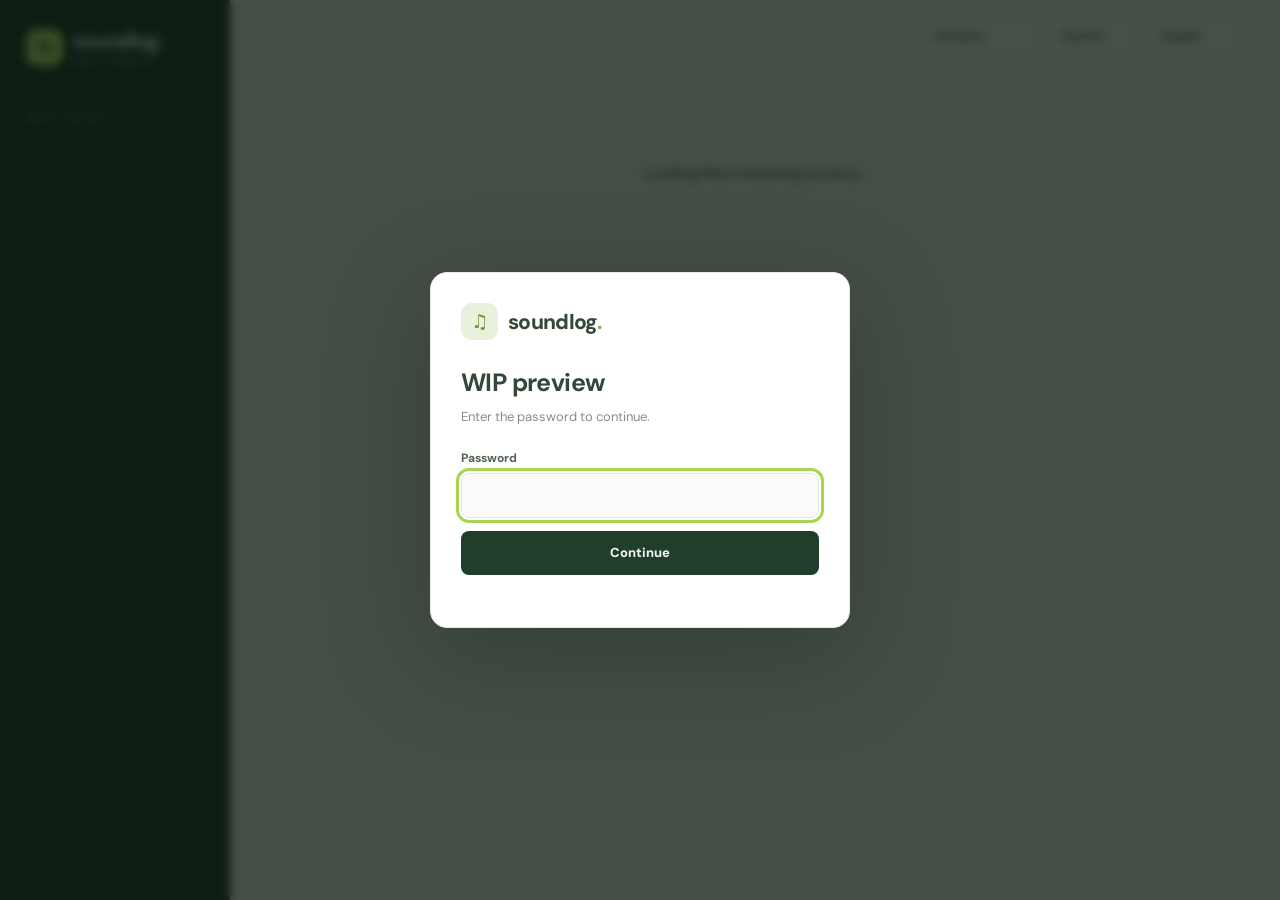
==== commit e0253dae: "Protect WIP preview and publish it under /wip" ====
--- a/index.html
+++ b/index.html
@@ -258,6 +258,99 @@
 }
 @media(max-width:730px){.range-control .dropdown-menu{left:0;right:auto}}
 @media(prefers-reduced-motion:reduce){.dropdown-trigger,.dropdown .dropdown-chevron{transition:none}}
+
+
+/* Full-page loading placeholders replace listening content when data.json is invalid. */
+.loading-screen{
+  --loading-bg:#f5f7f2;--loading-card:#fff;--loading-border:#e8eee4;
+  --loading-skeleton:#edf1eb;--loading-shine:#fafcf8;--loading-ink:#344738;--loading-muted:#8b9a8b;
+  position:fixed;inset:0;z-index:999;overflow:auto;box-sizing:border-box;min-height:100vh;
+  padding:clamp(20px,4vw,52px);background:var(--loading-bg);color:var(--loading-ink)
+}
+html[data-theme="dark"] .loading-screen{
+  --loading-bg:#101a14;--loading-card:#1b2b21;--loading-border:#34463a;
+  --loading-skeleton:#2b3d30;--loading-shine:#3b4f40;--loading-ink:#e8f1e9;--loading-muted:#a8b7aa
+}
+.loading-shell{max-width:1160px;margin:0 auto}
+.loading-header{display:flex;align-items:center;justify-content:space-between;gap:20px;margin-bottom:52px}
+.loading-brand{display:flex;align-items:center;gap:10px;color:var(--loading-ink);font-size:21px;font-weight:800;letter-spacing:-.7px}
+.loading-brand-mark{display:grid;place-items:center;width:37px;height:37px;border-radius:11px;background:#e7f1db;color:#71933f;font-size:19px}
+.loading-brand-dot{color:#86a954}
+.loading-controls{display:flex;gap:8px}
+.loading-skeleton{display:block;border-radius:7px;background:linear-gradient(100deg,var(--loading-skeleton) 25%,var(--loading-shine) 50%,var(--loading-skeleton) 75%);background-size:200% 100%;animation:soundlog-loading-shimmer 1.4s ease-in-out infinite}
+.loading-control{width:94px;height:36px;border:1px solid var(--loading-border);border-radius:8px}
+.loading-content{max-width:1090px;margin:0 auto}
+.loading-kicker{margin:0 0 6px;color:var(--loading-muted);font-size:10px;font-weight:800;letter-spacing:1.2px;text-transform:uppercase}
+.loading-title{margin:0 0 24px;font-size:clamp(30px,4vw,42px);line-height:1.15;letter-spacing:-1.4px}
+.loading-stats{display:grid;grid-template-columns:repeat(4,minmax(0,1fr));gap:14px;margin-bottom:14px}
+.loading-stat-card,.loading-panel{min-width:0;border:1px solid var(--loading-border);border-radius:11px;background:var(--loading-card);box-shadow:0 5px 18px rgba(20,40,24,.04)}
+.loading-stat-card{min-height:123px;padding:18px;box-sizing:border-box}
+.loading-label{width:42%;height:9px}
+.loading-number{width:58%;height:25px;margin-top:15px}
+.loading-caption{width:73%;height:8px;margin-top:11px}
+.loading-panels{display:grid;grid-template-columns:minmax(0,1.8fr) minmax(250px,1fr);gap:14px}
+.loading-panel{padding:19px 20px}
+.loading-panel-head{display:flex;align-items:center;justify-content:space-between;gap:14px;margin-bottom:16px}
+.loading-heading{width:34%;height:13px}
+.loading-badge{width:70px;height:24px;border-radius:20px}
+.loading-chart{display:flex;align-items:flex-end;justify-content:space-around;gap:10px;height:176px;padding:4px 0 0}
+.loading-bar{flex:1;min-width:5px;border-radius:5px 5px 2px 2px}
+.loading-artist-list{display:grid;gap:14px;padding:4px 0}
+.loading-artist{display:flex;align-items:center;gap:11px}
+.loading-avatar{width:38px;height:38px;flex:none;border-radius:50%}
+.loading-artist-lines,.loading-track-lines{display:flex;flex:1;flex-direction:column;gap:7px;min-width:0}
+.loading-artist-name{width:70%;height:10px}
+.loading-artist-meta{width:44%;height:8px}
+.loading-song-panel{margin-top:14px}
+.loading-track-list{display:grid}
+.loading-track{display:flex;align-items:center;gap:12px;padding:11px 0;border-top:1px solid var(--loading-border)}
+.loading-cover{width:42px;height:42px;flex:none;border-radius:7px}
+.loading-track-name{width:min(300px,62%);height:10px}
+.loading-track-meta{width:min(210px,42%);height:8px}
+.loading-track-value{width:44px;height:10px;margin-left:auto}
+@keyframes soundlog-loading-shimmer{to{background-position:-200% 0}}
+@media(max-width:760px){
+  .loading-header{margin-bottom:36px}
+  .loading-stats{grid-template-columns:repeat(2,minmax(0,1fr));gap:10px}
+  .loading-panels{grid-template-columns:1fr;gap:10px}
+  .loading-song-panel{margin-top:10px}
+}
+@media(max-width:440px){
+  .loading-screen{padding:18px 14px}
+  .loading-header{margin-bottom:28px}
+  .loading-controls{gap:5px}
+  .loading-control{width:42px;height:32px}
+  .loading-stat-card{min-height:108px;padding:14px}
+  .loading-panel{padding:16px}
+  .loading-chart{gap:5px;height:145px}
+}
+@media(prefers-reduced-motion:reduce){.loading-skeleton{animation:none}}
+
+
+/* Password input shown before the WIP preview loads. */
+dialog.wip-password-gate{
+  width:min(420px,calc(100vw - 32px));max-width:none;max-height:calc(100vh - 32px);
+  margin:auto;padding:0;border:1px solid #e4ebdf;border-radius:17px;overflow:auto;
+  background:#fff;color:#344738;box-shadow:0 28px 100px rgba(10,26,15,.28)
+}
+dialog.wip-password-gate::backdrop{background:rgba(13,26,17,.76);backdrop-filter:blur(5px)}
+.wip-password-gate__card{padding:30px 30px 24px}
+.wip-password-gate__brand{display:flex;align-items:center;gap:10px;margin-bottom:26px;font-size:21px;font-weight:800;letter-spacing:-.7px}
+.wip-password-gate__mark{display:grid;place-items:center;width:37px;height:37px;border-radius:11px;background:#e7f1db;color:#71933f;font-size:19px}
+.wip-password-gate__dot{color:#86a954}
+.wip-password-gate__card h1{margin:0 0 8px;font-size:25px;letter-spacing:-.6px}
+.wip-password-gate__copy{margin:0 0 22px;color:#839184;font-size:13px;line-height:1.6}
+.wip-password-gate__label{display:block;margin-bottom:7px;color:#526553;font-size:12px;font-weight:800}
+.wip-password-gate__input{box-sizing:border-box;width:100%;height:45px;padding:0 12px;border:1px solid #dfe8dc;border-radius:8px;background:#fbfcfa;color:#2b3e30;font-size:16px;letter-spacing:2px}
+.wip-password-gate__input:focus{outline:3px solid #a9d550;outline-offset:2px}
+.wip-password-gate__button{width:100%;height:44px;margin-top:13px;border:0;border-radius:8px;background:#203e2a;color:#f2f8ee;font-size:13px;font-weight:800;cursor:pointer}
+.wip-password-gate__button:hover{background:#2b5137}
+.wip-password-gate__error{min-height:18px;margin:10px 0 0;color:#a14d40;font-size:12px}
+html[data-theme="dark"] dialog.wip-password-gate{border-color:#34463a;background:#1b2b21;color:#e8f1e9}
+html[data-theme="dark"] .wip-password-gate__copy{color:#a8b7aa}
+html[data-theme="dark"] .wip-password-gate__label{color:#c6d8c9}
+html[data-theme="dark"] .wip-password-gate__input{border-color:#3b4d40;background:#132017;color:#e5eee5}
+@media(max-width:440px){.wip-password-gate__card{padding:24px 20px 18px}}
 </style>
 </head>
 <body>
@@ -344,7 +437,7 @@
   function savedLanguage() {
     try { return localStorage.getItem('soundlog-language')==='de' ? 'de' : 'en'; } catch (_) { return 'en'; }
   }
-  const state = { data:embeddedData, lang:savedLanguage(), view:'overview', range:'all', selectedDate:null, query:'', sort:'plays', page:1, derived:null, warnings:[], invalidFile:false };
+  const state = { data:embeddedData, lang:savedLanguage(), view:'overview', range:'all', selectedDate:null, query:'', sort:'plays', page:1, derived:null, warnings:[], invalidFile:false, passwordPassed:false };
   const messages = {
     en: {
       pageTitle:'Max’s Soundlog — My listening archive', description:'Explore the songs, artists, and albums Max has been listening to on Spotify.',
@@ -397,6 +490,8 @@
       understanding:'UNDERSTANDING THE DATA', numbersTitle:'What do the numbers mean?', gotIt:'Got it',
       explainHtml:'<p><strong>Playback</strong> is the sum of the daily <code>playbackMs</code> values. A reported zero stays zero, even if that day has track entries.</p><p><strong>Plays</strong> are the sum of each track or episode’s <code>count</code>. Tracks, artists, and albums are grouped by their original JSON keys, not just by name.</p><p><strong>Item time</strong> is the sum of the <code>ms</code> values stored on that item. These values can differ from playback time; they are not treated as a substitute for it.</p><p>Negative or missing milliseconds are displayed as unknown and excluded from known totals. You can always open an item or day to see its exact original values and raw JSON.</p><p>“Last 7 days” and “Last 30 days” refer to calendar days counted back from the latest date in Max’s file.</p>',
       invalidFile:'The published data.json is invalid. Showing the copy embedded in the page instead.',
+      loadingTitle:'Loading your listening archive…', loadingSubtitle:'Getting your music, stats, and listening history ready.',
+      passwordTitle:'WIP preview', passwordSubtitle:'Enter the password to continue.', passwordLabel:'Password', passwordContinue:'Continue', passwordWrong:'That password is incorrect. Try again.',
       invalidRoot:'Expected a JSON object with dates as keys, such as "2026-08-03".', missingDates:'No valid dates found. Use dates in YYYY-MM-DD format as the top-level keys.',
       invalidDay:'{date} must contain a day object.', invalidCollection:'{date}.{type} must be an object keyed by an item ID or URI.', invalidEntry:'{date}.{type}[{key}] must be an object.',
       ignoredOne:'{count} top-level key was not a valid date and is not included in the views.', ignoredMany:'{count} top-level keys were not valid dates and are not included in the views.'
@@ -452,6 +547,8 @@
       understanding:'DIE DATEN VERSTEHEN', numbersTitle:'Was bedeuten die Zahlen?', gotIt:'Verstanden',
       explainHtml:'<p><strong>Hörzeit</strong> ist die Summe der täglichen <code>playbackMs</code>-Werte. Eine gemeldete Null bleibt Null, auch wenn an diesem Tag Titel aufgezeichnet wurden.</p><p><strong>Wiedergaben</strong> sind die Summe der <code>count</code>-Werte für Titel und Folgen. Titel, Künstler und Alben werden nach ihren ursprünglichen JSON-Schlüsseln gruppiert, nicht nur nach Namen.</p><p><strong>Eintragsdauer</strong> ist die Summe der <code>ms</code>-Werte eines Eintrags. Sie kann von der Hörzeit abweichen und wird nicht als Ersatz dafür verwendet.</p><p>Negative oder fehlende Millisekunden gelten als unbekannt und werden aus bekannten Summen ausgeschlossen. Öffne einen Eintrag oder Tag, um die genauen Originalwerte und das JSON anzusehen.</p><p>„Letzte 7 Tage“ und „Letzte 30 Tage“ beziehen sich auf Kalendertage rückwärts ab dem neuesten Datum in Max’ Datei.</p>',
       invalidFile:'Die veröffentlichte data.json ist ungültig. Stattdessen wird die in der Seite eingebettete Kopie angezeigt.',
+      loadingTitle:'Dein Hörarchiv wird geladen…', loadingSubtitle:'Musik, Statistiken und Hörverlauf werden vorbereitet.',
+      passwordTitle:'WIP-Vorschau', passwordSubtitle:'Gib das Passwort ein, um fortzufahren.', passwordLabel:'Passwort', passwordContinue:'Weiter', passwordWrong:'Das Passwort ist falsch. Bitte versuche es erneut.',
       invalidRoot:'Erwartet wird ein JSON-Objekt mit Datumsangaben als Schlüssel, zum Beispiel "2026-08-03".', missingDates:'Keine gültigen Datumsangaben gefunden. Verwende YYYY-MM-DD als Schlüssel auf oberster Ebene.',
       invalidDay:'{date} muss ein Tagesobjekt enthalten.', invalidCollection:'{date}.{type} muss ein Objekt mit Eintrags-IDs oder URIs als Schlüssel sein.', invalidEntry:'{date}.{type}[{key}] muss ein Objekt sein.',
       ignoredOne:'{count} Schlüssel auf oberster Ebene ist kein gültiges Datum und wird nicht angezeigt.', ignoredMany:'{count} Schlüssel auf oberster Ebene sind keine gültigen Datumsangaben und werden nicht angezeigt.'
@@ -795,7 +892,8 @@
   // for opening index.html directly or running in a network-restricted preview.
   async function readDataFile() {
     if (location.protocol === 'file:') return null;
-    const response = await fetch('./data.json', {cache:'no-store'});
+    const base=new URL(location.href);if(!base.pathname.endsWith('/'))base.pathname+='/';
+    const response = await fetch(new URL('data.json',base), {cache:'no-store'});
     if (!response.ok) return null;
     try {
       const data = await response.json();
@@ -810,6 +908,69 @@
     state.data=data;state.warnings=warnings;
     state.view='overview';state.range='all';state.selectedDate=null;state.query='';state.sort='plays';state.page=1;
     render();
+  }
+
+  function showWipPasswordGate() {
+    return new Promise(resolve => {
+      const gate=document.createElement('dialog');
+      gate.className='wip-password-gate';
+      const title=esc(tr('passwordTitle')), subtitle=esc(tr('passwordSubtitle'));
+      const label=esc(tr('passwordLabel')), button=esc(tr('passwordContinue'));
+      gate.setAttribute('aria-labelledby','wip-password-title');
+      gate.innerHTML='<form class="wip-password-gate__card" id="wip-password-form">'+
+        '<div class="wip-password-gate__brand"><span class="wip-password-gate__mark">♫</span><span>soundlog<span class="wip-password-gate__dot">.</span></span></div>'+
+        '<h1 id="wip-password-title">'+title+'</h1>'+
+        '<p class="wip-password-gate__copy">'+subtitle+'</p>'+
+        '<label class="wip-password-gate__label" for="wip-password">'+label+'</label>'+
+        '<input class="wip-password-gate__input" id="wip-password" name="password" type="password" inputmode="numeric" autocomplete="current-password" required>'+
+        '<button class="wip-password-gate__button" type="submit">'+button+'</button>'+
+        '<p class="wip-password-gate__error" id="wip-password-error" role="status" aria-live="polite"></p>'+
+        '</form>';
+      document.body.appendChild(gate);
+      gate.showModal();
+      const form=gate.querySelector('#wip-password-form');
+      const input=gate.querySelector('#wip-password');
+      const error=gate.querySelector('#wip-password-error');
+      form.addEventListener('submit',event=>{
+        event.preventDefault();
+        if(input.value==='7516'){
+          state.passwordPassed=true;
+          gate.close();gate.remove();resolve(true);
+          return;
+        }
+        error.textContent=tr('passwordWrong');
+        input.value='';input.focus();
+      });
+      input.focus();
+    });
+  }
+
+  function showInvalidDataTemplate() {
+    const title=esc(tr('loadingTitle')), subtitle=esc(tr('loadingSubtitle'));
+    const stats=Array.from({length:4},()=>'<article class="loading-stat-card"><span class="loading-skeleton loading-label"></span><span class="loading-skeleton loading-number"></span><span class="loading-skeleton loading-caption"></span></article>').join('');
+    const bars=[34,52,39,64,47,73,58,83,61,92,68,77].map(height=>'<i class="loading-skeleton loading-bar" style="height:'+height+'%" aria-hidden="true"></i>').join('');
+    const artists=Array.from({length:4},()=>'<div class="loading-artist"><span class="loading-skeleton loading-avatar"></span><span class="loading-artist-lines"><i class="loading-skeleton loading-artist-name"></i><i class="loading-skeleton loading-artist-meta"></i></span></div>').join('');
+    const tracks=Array.from({length:5},()=>'<div class="loading-track"><span class="loading-skeleton loading-cover"></span><span class="loading-track-lines"><i class="loading-skeleton loading-track-name"></i><i class="loading-skeleton loading-track-meta"></i></span><span class="loading-skeleton loading-track-value"></span></div>').join('');
+    const markup=[
+      '<main class="loading-screen" role="status" aria-live="polite" aria-busy="true">',
+      '<div class="loading-shell">',
+      '<header class="loading-header">',
+      '<div class="loading-brand"><span class="loading-brand-mark">♫</span><span>soundlog<span class="loading-brand-dot">.</span></span></div>',
+      '<div class="loading-controls" aria-hidden="true"><span class="loading-skeleton loading-control"></span><span class="loading-skeleton loading-control"></span><span class="loading-skeleton loading-control"></span></div>',
+      '</header>',
+      '<section class="loading-content" aria-label="'+title+'">',
+      '<p class="loading-kicker">'+subtitle+'</p>',
+      '<h1 class="loading-title">'+title+'</h1>',
+      '<div class="loading-stats" aria-hidden="true">'+stats+'</div>',
+      '<div class="loading-panels">',
+      '<section class="loading-panel" aria-hidden="true"><div class="loading-panel-head"><span class="loading-skeleton loading-heading"></span><span class="loading-skeleton loading-badge"></span></div><div class="loading-chart">'+bars+'</div></section>',
+      '<section class="loading-panel" aria-hidden="true"><div class="loading-panel-head"><span class="loading-skeleton loading-heading"></span></div><div class="loading-artist-list">'+artists+'</div></section>',
+      '</div>',
+      '<section class="loading-panel loading-song-panel" aria-hidden="true"><div class="loading-panel-head"><span class="loading-skeleton loading-heading"></span><span class="loading-skeleton loading-badge"></span></div><div class="loading-track-list">'+tracks+'</div></section>',
+      '</section></div></main>'
+    ].join('');
+    document.title=tr('loadingTitle');
+    document.body.innerHTML=markup;
   }
   // Build a real button/listbox UI around each native select. The select remains
   // the single source of truth for existing filters, language and theme logic.
@@ -1067,6 +1228,7 @@
     });
   }
   async function init() {
+    await showWipPasswordGate();
     setUpStatic();
     try {
       const loaded=await readDataFile();
@@ -1074,10 +1236,14 @@
       else applyData(embeddedData);
     } catch (err) {
       state.invalidFile=!!err.invalidData;
-      applyData(embeddedData,state.invalidFile?[tr('invalidFile')]:[]);
+      if (state.invalidFile) {
+        showInvalidDataTemplate();
+        return;
+      }
+      applyData(embeddedData);
     }
   }
-  init().catch(err=>{console.error(err);applyData(embeddedData);});
+  init().catch(err=>{console.error(err);if(!state.passwordPassed)return;if(state.invalidFile)showInvalidDataTemplate();else applyData(embeddedData);});
 })();
 </script>
 </body>
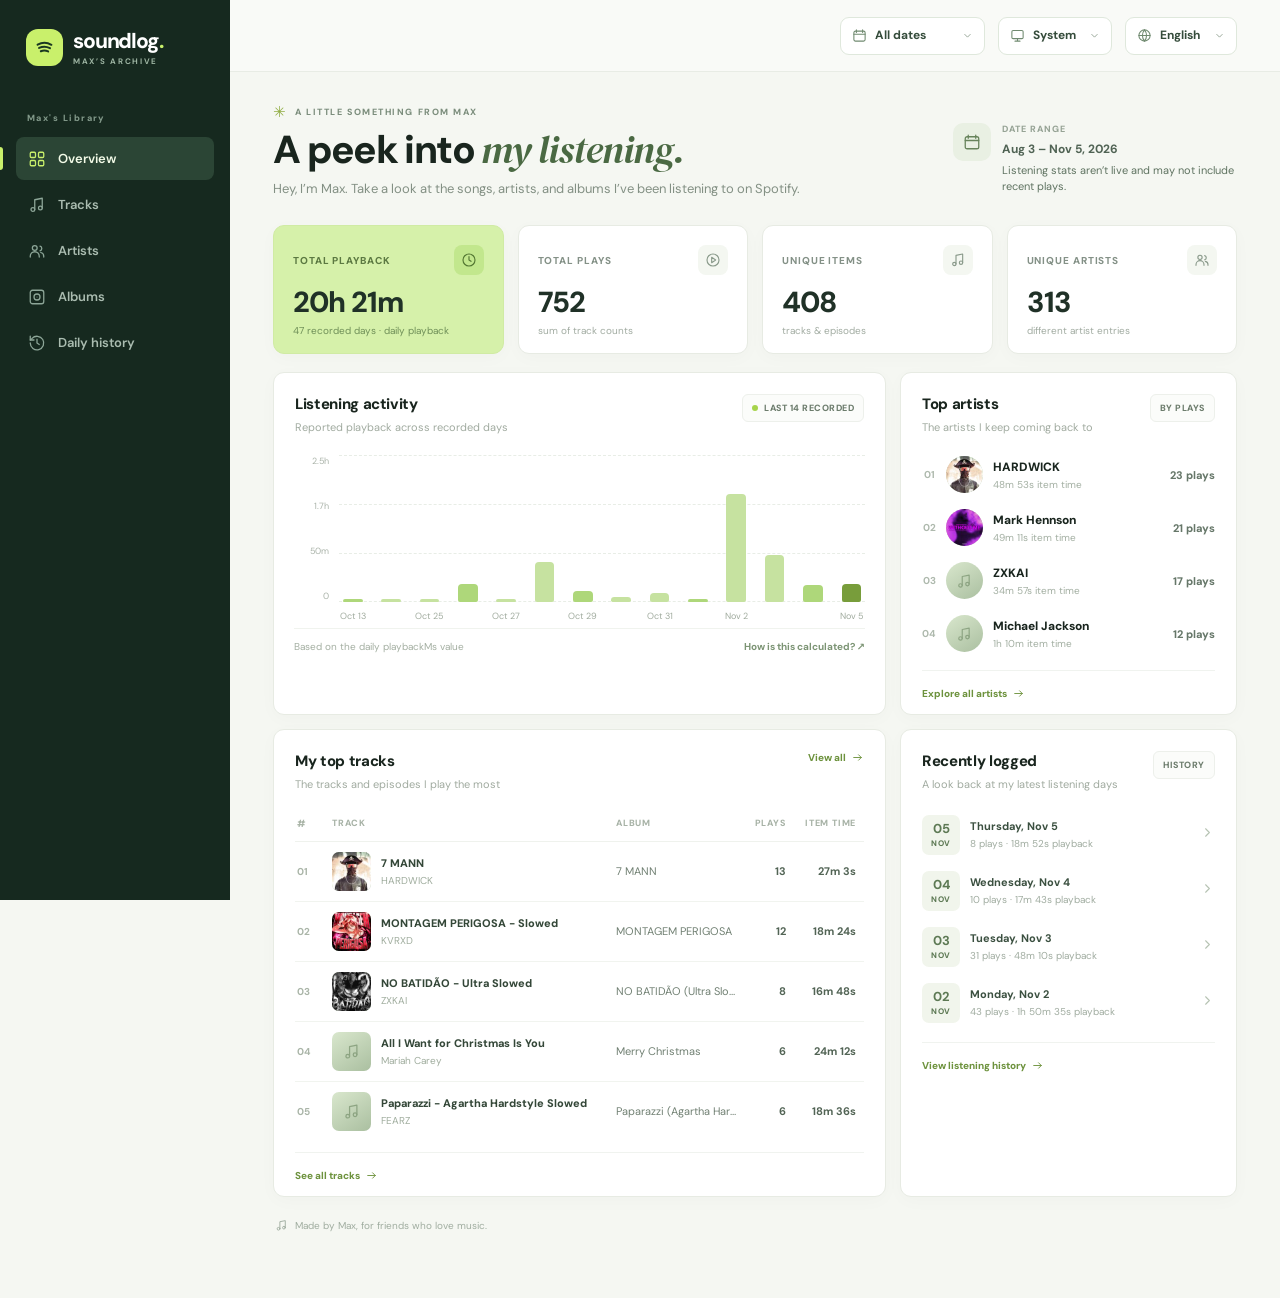
==== commit cc4b95f4: "Use the WIP loading screen for invalid data on main" ====
--- a/index.html
+++ b/index.html
@@ -325,32 +325,6 @@
   .loading-chart{gap:5px;height:145px}
 }
 @media(prefers-reduced-motion:reduce){.loading-skeleton{animation:none}}
-
-
-/* Password input shown before the WIP preview loads. */
-dialog.wip-password-gate{
-  width:min(420px,calc(100vw - 32px));max-width:none;max-height:calc(100vh - 32px);
-  margin:auto;padding:0;border:1px solid #e4ebdf;border-radius:17px;overflow:auto;
-  background:#fff;color:#344738;box-shadow:0 28px 100px rgba(10,26,15,.28)
-}
-dialog.wip-password-gate::backdrop{background:rgba(13,26,17,.76);backdrop-filter:blur(5px)}
-.wip-password-gate__card{padding:30px 30px 24px}
-.wip-password-gate__brand{display:flex;align-items:center;gap:10px;margin-bottom:26px;font-size:21px;font-weight:800;letter-spacing:-.7px}
-.wip-password-gate__mark{display:grid;place-items:center;width:37px;height:37px;border-radius:11px;background:#e7f1db;color:#71933f;font-size:19px}
-.wip-password-gate__dot{color:#86a954}
-.wip-password-gate__card h1{margin:0 0 8px;font-size:25px;letter-spacing:-.6px}
-.wip-password-gate__copy{margin:0 0 22px;color:#839184;font-size:13px;line-height:1.6}
-.wip-password-gate__label{display:block;margin-bottom:7px;color:#526553;font-size:12px;font-weight:800}
-.wip-password-gate__input{box-sizing:border-box;width:100%;height:45px;padding:0 12px;border:1px solid #dfe8dc;border-radius:8px;background:#fbfcfa;color:#2b3e30;font-size:16px;letter-spacing:2px}
-.wip-password-gate__input:focus{outline:3px solid #a9d550;outline-offset:2px}
-.wip-password-gate__button{width:100%;height:44px;margin-top:13px;border:0;border-radius:8px;background:#203e2a;color:#f2f8ee;font-size:13px;font-weight:800;cursor:pointer}
-.wip-password-gate__button:hover{background:#2b5137}
-.wip-password-gate__error{min-height:18px;margin:10px 0 0;color:#a14d40;font-size:12px}
-html[data-theme="dark"] dialog.wip-password-gate{border-color:#34463a;background:#1b2b21;color:#e8f1e9}
-html[data-theme="dark"] .wip-password-gate__copy{color:#a8b7aa}
-html[data-theme="dark"] .wip-password-gate__label{color:#c6d8c9}
-html[data-theme="dark"] .wip-password-gate__input{border-color:#3b4d40;background:#132017;color:#e5eee5}
-@media(max-width:440px){.wip-password-gate__card{padding:24px 20px 18px}}
 </style>
 </head>
 <body>
@@ -396,7 +370,7 @@
     </main>
   </div>
   <dialog id="detail-dialog" class="modal large" aria-label="Listening details"><div id="detail-content"></div></dialog>
-  <script type="application/json" id="embedded-data">{"2026-08-03":{"playbackMs":0,"tracks":{"spotify:track:3yafElw2e0wjFl1AnevwOz":{"name":"NO BATIDÃO - Ultra Slowed","artist":"ZXKAI","album":"NO BATIDÃO (Ultra Slowed)","imageUrl":"spotify:image:ab67616d00001e025cd8c9ec1e620ccf664155d7","count":2,"ms":252000}},"artists":{"spotify:artist:5tIkxADHN80ca0K6HCpWIt":{"name":"ZXKAI","uri":"spotify:artist:5tIkxADHN80ca0K6HCpWIt","imageUrl":"spotify:image:ab67616d00001e025cd8c9ec1e620ccf664155d7","count":2,"ms":252000}},"albums":{"spotify:album:3vkuAG1NAvBILuw04wbOrM":{"name":"NO BATIDÃO (Ultra Slowed)","uri":"spotify:album:3vkuAG1NAvBILuw04wbOrM","artist":"ZXKAI","imageUrl":"spotify:image:ab67616d00001e025cd8c9ec1e620ccf664155d7","count":2,"ms":252000}}},"2026-08-04":{"playbackMs":0,"tracks":{"spotify:track:3yafElw2e0wjFl1AnevwOz":{"name":"NO BATIDÃO - Ultra Slowed","artist":"ZXKAI","album":"NO BATIDÃO (Ultra Slowed)","imageUrl":"spotify:image:ab67616d00001e025cd8c9ec1e620ccf664155d7","count":1,"ms":126000}},"artists":{"spotify:artist:5tIkxADHN80ca0K6HCpWIt":{"name":"ZXKAI","uri":"spotify:artist:5tIkxADHN80ca0K6HCpWIt","imageUrl":"spotify:image:ab67616d00001e025cd8c9ec1e620ccf664155d7","count":1,"ms":126000}},"albums":{"spotify:album:3vkuAG1NAvBILuw04wbOrM":{"name":"NO BATIDÃO (Ultra Slowed)","uri":"spotify:album:3vkuAG1NAvBILuw04wbOrM","artist":"ZXKAI","imageUrl":"spotify:image:ab67616d00001e025cd8c9ec1e620ccf664155d7","count":1,"ms":126000}}},"2026-09-16":{"playbackMs":0,"tracks":{"spotify:track:234KD55nuUtWSIvXFW1kJY":{"name":"MONTAGEM PERIGOSA - Slowed","artist":"KVRXD","album":"MONTAGEM PERIGOSA","imageUrl":"spotify:image:ab67616d00001e02c4fca07cc5cede75d4179c8f","count":4,"ms":368000}},"artists":{"spotify:artist:3BF0v9nGW4RzCFBBWWQarA":{"name":"KVRXD","uri":"spotify:artist:3BF0v9nGW4RzCFBBWWQarA","imageUrl":"spotify:image:ab67616d00001e02c4fca07cc5cede75d4179c8f","count":4,"ms":368000}},"albums":{"spotify:album:6lsj6Na3ttBWXtVJydnrmH":{"name":"MONTAGEM PERIGOSA","uri":"spotify:album:6lsj6Na3ttBWXtVJydnrmH","artist":"KVRXD","imageUrl":"spotify:image:ab67616d00001e02c4fca07cc5cede75d4179c8f","count":4,"ms":368000}}},"2026-09-17":{"playbackMs":0,"tracks":{"spotify:track:234KD55nuUtWSIvXFW1kJY":{"name":"MONTAGEM PERIGOSA - Slowed","artist":"KVRXD","album":"MONTAGEM PERIGOSA","imageUrl":"spotify:image:ab67616d00001e02c4fca07cc5cede75d4179c8f","count":1,"ms":92000}},"artists":{"spotify:artist:3BF0v9nGW4RzCFBBWWQarA":{"name":"KVRXD","uri":"spotify:artist:3BF0v9nGW4RzCFBBWWQarA","imageUrl":"spotify:image:ab67616d00001e02c4fca07cc5cede75d4179c8f","count":1,"ms":92000}},"albums":{"spotify:album:6lsj6Na3ttBWXtVJydnrmH":{"name":"MONTAGEM PERIGOSA","uri":"spotify:album:6lsj6Na3ttBWXtVJydnrmH","artist":"KVRXD","imageUrl":"spotify:image:ab67616d00001e02c4fca07cc5cede75d4179c8f","count":1,"ms":92000}}},"2026-09-27":{"playbackMs":346356,"tracks":{"spotify:track:1KGQmd5UoLQ8ami2RyNFJJ":{"name":"7 MANN","artist":"HARDWICK","album":"7 MANN","imageUrl":"spotify:image:ab67616d00001e02acfeb544fdc930878ec518ef","count":3,"ms":375000},"spotify:track:02shCNmb6IvgB5jLqKjtkK":{"name":"Nevada","artist":"Vicetone","album":"Nevada","imageUrl":"spotify:image:ab67616d00001e02f48a2a4e66094853072c3b79","count":3,"ms":627000},"spotify:track:5fDUoEjcILkiBLqq6yzUeU":{"name":"Pedro - Hardstyle","artist":"Zak Conner","album":"Pedro (Hardstyle)","imageUrl":"spotify:image:ab67616d00001e025170d965258281a26c788bf5","count":1,"ms":105000},"spotify:track:7DMF9B9lCduownynRUYhAt":{"name":"Czardas - Piano Version","artist":"Penguin Piano","album":"If I Am With You","imageUrl":"spotify:image:ab67616d00001e028d3cf8c1346f833143dffc54","count":1,"ms":112000},"spotify:track:3rBZcAKsL0ihJ6mInbeVEi":{"name":"Goosebumps","artist":"Techno Mike","album":"Goosebumps","imageUrl":"spotify:image:ab67616d00001e02cf03340b67b098f631cd1d27","count":1,"ms":156000},"spotify:track:3CIJfz69MiGtRfQdlaEk3U":{"name":"Balenciaga","artist":"T3NZU","album":"Balenciaga","imageUrl":"spotify:image:ab67616d00001e02b3b1ab7a263d0aa624632ac6","count":1,"ms":168000}},"artists":{"spotify:artist:5LUWRPPWSSuoscgqvF2j7p":{"name":"HARDWICK","uri":"spotify:artist:5LUWRPPWSSuoscgqvF2j7p","imageUrl":"spotify:image:ab67616d00001e02acfeb544fdc930878ec518ef","count":3,"ms":375000},"spotify:artist:0daugAjUgbJSqdlyYNwIbT":{"name":"Vicetone","uri":"spotify:artist:0daugAjUgbJSqdlyYNwIbT","imageUrl":"spotify:image:ab67616d00001e02f48a2a4e66094853072c3b79","count":3,"ms":627000},"spotify:artist:6X7NJAJFXDHkU6tIV1QmZB":{"name":"Zak Conner","uri":"spotify:artist:6X7NJAJFXDHkU6tIV1QmZB","imageUrl":"spotify:image:ab67616d00001e025170d965258281a26c788bf5","count":1,"ms":105000},"spotify:artist:5GARimhxfjVVPvVBsplJlv":{"name":"Penguin Piano","uri":"spotify:artist:5GARimhxfjVVPvVBsplJlv","imageUrl":"spotify:image:ab67616d00001e028d3cf8c1346f833143dffc54","count":1,"ms":112000},"spotify:artist:4AnuN6Wz6nC0eRPPW4OuDt":{"name":"Techno Mike","uri":"spotify:artist:4AnuN6Wz6nC0eRPPW4OuDt","imageUrl":"spotify:image:ab67616d00001e02cf03340b67b098f631cd1d27","count":1,"ms":156000},"spotify:artist:5bgu60VOkifx3xadonzsgi":{"name":"T3NZU","uri":"spotify:artist:5bgu60VOkifx3xadonzsgi","imageUrl":"spotify:image:ab67616d00001e02b3b1ab7a263d0aa624632ac6","count":1,"ms":168000}},"albums":{"spotify:album:4RULv7kU6if3YjointQNP8":{"name":"7 MANN","uri":"spotify:album:4RULv7kU6if3YjointQNP8","artist":"HARDWICK","imageUrl":"spotify:image:ab67616d00001e02acfeb544fdc930878ec518ef","count":3,"ms":375000},"spotify:album:35waq1Bkgy11OjZNGuk9Gj":{"name":"Nevada","uri":"spotify:album:35waq1Bkgy11OjZNGuk9Gj","artist":"Vicetone","imageUrl":"spotify:image:ab67616d00001e02f48a2a4e66094853072c3b79","count":3,"ms":627000},"spotify:album:6hiUDHnQWHiVCY0hdtVUfN":{"name":"Pedro (Hardstyle)","uri":"spotify:album:6hiUDHnQWHiVCY0hdtVUfN","artist":"Zak Conner","imageUrl":"spotify:image:ab67616d00001e025170d965258281a26c788bf5","count":1,"ms":105000},"spotify:album:4eiBX3XtccIJZypfj6mXmz":{"name":"If I Am With You","uri":"spotify:album:4eiBX3XtccIJZypfj6mXmz","artist":"Penguin Piano","imageUrl":"spotify:image:ab67616d00001e028d3cf8c1346f833143dffc54","count":1,"ms":112000},"spotify:album:71opBXYAVikhou1YKmDWQB":{"name":"Goosebumps","uri":"spotify:album:71opBXYAVikhou1YKmDWQB","artist":"Techno Mike","imageUrl":"spotify:image:ab67616d00001e02cf03340b67b098f631cd1d27","count":1,"ms":156000},"spotify:album:7N2pOPSasGB5rkoxPy87T8":{"name":"Balenciaga","uri":"spotify:album:7N2pOPSasGB5rkoxPy87T8","artist":"T3NZU","imageUrl":"spotify:image:ab67616d00001e02b3b1ab7a263d0aa624632ac6","count":1,"ms":168000}}},"2026-09-28":{"playbackMs":0,"tracks":{"spotify:track:3CIJfz69MiGtRfQdlaEk3U":{"name":"Balenciaga","artist":"T3NZU","album":"Balenciaga","imageUrl":"spotify:image:ab67616d00001e02b3b1ab7a263d0aa624632ac6","count":1,"ms":168000}},"artists":{"spotify:artist:5bgu60VOkifx3xadonzsgi":{"name":"T3NZU","uri":"spotify:artist:5bgu60VOkifx3xadonzsgi","imageUrl":"spotify:image:ab67616d00001e02b3b1ab7a263d0aa624632ac6","count":1,"ms":168000}},"albums":{"spotify:album:7N2pOPSasGB5rkoxPy87T8":{"name":"Balenciaga","uri":"spotify:album:7N2pOPSasGB5rkoxPy87T8","artist":"T3NZU","imageUrl":"spotify:image:ab67616d00001e02b3b1ab7a263d0aa624632ac6","count":1,"ms":168000}}},"2026-10-01":{"playbackMs":0,"tracks":{"spotify:track:3CIJfz69MiGtRfQdlaEk3U":{"name":"Balenciaga","artist":"T3NZU","album":"Balenciaga","imageUrl":"spotify:image:ab67616d00001e02b3b1ab7a263d0aa624632ac6","count":1,"ms":168000}},"artists":{"spotify:artist:5bgu60VOkifx3xadonzsgi":{"name":"T3NZU","uri":"spotify:artist:5bgu60VOkifx3xadonzsgi","imageUrl":"spotify:image:ab67616d00001e02b3b1ab7a263d0aa624632ac6","count":1,"ms":168000}},"albums":{"spotify:album:7N2pOPSasGB5rkoxPy87T8":{"name":"Balenciaga","uri":"spotify:album:7N2pOPSasGB5rkoxPy87T8","artist":"T3NZU","imageUrl":"spotify:image:ab67616d00001e02b3b1ab7a263d0aa624632ac6","count":1,"ms":168000}}},"2026-10-02":{"playbackMs":0,"tracks":{"spotify:track:3CIJfz69MiGtRfQdlaEk3U":{"name":"Balenciaga","artist":"T3NZU","album":"Balenciaga","imageUrl":"spotify:image:ab67616d00001e02b3b1ab7a263d0aa624632ac6","count":2,"ms":336000}},"artists":{"spotify:artist:5bgu60VOkifx3xadonzsgi":{"name":"T3NZU","uri":"spotify:artist:5bgu60VOkifx3xadonzsgi","imageUrl":"spotify:image:ab67616d00001e02b3b1ab7a263d0aa624632ac6","count":2,"ms":336000}},"albums":{"spotify:album:7N2pOPSasGB5rkoxPy87T8":{"name":"Balenciaga","uri":"spotify:album:7N2pOPSasGB5rkoxPy87T8","artist":"T3NZU","imageUrl":"spotify:image:ab67616d00001e02b3b1ab7a263d0aa624632ac6","count":2,"ms":336000}}},"2026-10-10":{"playbackMs":148282,"tracks":{"spotify:track:1v1oIWf2Xgh54kIWuKsDf6":{"name":"Runaway","artist":"AURORA","album":"All My Demons Greeting Me As A Friend (Deluxe)","imageUrl":"spotify:image:ab67616d00001e02c379325088c2845fe85cd70a","count":2,"ms":498000},"spotify:track:0zKbDrEXKpnExhGQRe9dxt":{"name":"Lay Low","artist":"Tiësto","album":"Lay Low","imageUrl":"spotify:image:ab67616d00001e029144b8c67db4f7fd6461bd5b","count":1,"ms":153000},"spotify:track:3pUSg4hea3ZAYy7Tpe8KUS":{"name":"It's Not Over Until I Win (Hardstyle)","artist":"Mark Hennson","album":"It's Not Over Until I Win (Hardstyle)","imageUrl":"spotify:image:ab67616d00001e020e565fb852d666c9496be1a6","count":1,"ms":103000},"spotify:track:7nW00evMkReZUl4NSArGqE":{"name":"Jenny (I Wanna Ruin Our Friendship)","artist":"VLINDERZ","album":"Jenny (I Wanna Ruin Our Friendship)","imageUrl":"spotify:image:ab67616d00001e0222acb60299b0484d9560301d","count":1,"ms":144000}},"artists":{"spotify:artist:1WgXqy2Dd70QQOU7Ay074N":{"name":"AURORA","uri":"spotify:artist:1WgXqy2Dd70QQOU7Ay074N","imageUrl":"spotify:image:ab67616d00001e02c379325088c2845fe85cd70a","count":2,"ms":498000},"spotify:artist:2o5jDhtHVPhrJdv3cEQ99Z":{"name":"Tiësto","uri":"spotify:artist:2o5jDhtHVPhrJdv3cEQ99Z","imageUrl":"spotify:image:ab67616d00001e029144b8c67db4f7fd6461bd5b","count":1,"ms":153000},"spotify:artist:4UdGA11ctuQwS4VVjvcoUd":{"name":"Mark Hennson","uri":"spotify:artist:4UdGA11ctuQwS4VVjvcoUd","imageUrl":"spotify:image:ab67616d00001e020e565fb852d666c9496be1a6","count":1,"ms":103000},"spotify:artist:6M0zSOLU0luwjC9DGrHOxL":{"name":"VLINDERZ","uri":"spotify:artist:6M0zSOLU0luwjC9DGrHOxL","imageUrl":"spotify:image:ab67616d00001e0222acb60299b0484d9560301d","count":1,"ms":144000}},"albums":{"spotify:album:6YMSXPIHkA2jPIlFHuejXW":{"name":"All My Demons Greeting Me As A Friend (Deluxe)","uri":"spotify:album:6YMSXPIHkA2jPIlFHuejXW","artist":"AURORA","imageUrl":"spotify:image:ab67616d00001e02c379325088c2845fe85cd70a","count":2,"ms":498000},"spotify:album:0EYKSXXTsON8ZA95BuCoXn":{"name":"Lay Low","uri":"spotify:album:0EYKSXXTsON8ZA95BuCoXn","artist":"Tiësto","imageUrl":"spotify:image:ab67616d00001e029144b8c67db4f7fd6461bd5b","count":1,"ms":153000},"spotify:album:5RQQgj0TMx0ybpuZJu5wk2":{"name":"It's Not Over Until I Win (Hardstyle)","uri":"spotify:album:5RQQgj0TMx0ybpuZJu5wk2","artist":"Mark Hennson","imageUrl":"spotify:image:ab67616d00001e020e565fb852d666c9496be1a6","count":1,"ms":103000},"spotify:album:0GiCkfbSmkW0jDnCwjxMhM":{"name":"Jenny (I Wanna Ruin Our Friendship)","uri":"spotify:album:0GiCkfbSmkW0jDnCwjxMhM","artist":"VLINDERZ","imageUrl":"spotify:image:ab67616d00001e0222acb60299b0484d9560301d","count":1,"ms":144000}}},"2026-10-11":{"playbackMs":434488,"tracks":{"spotify:track:7nW00evMkReZUl4NSArGqE":{"name":"Jenny (I Wanna Ruin Our Friendship)","artist":"VLINDERZ","album":"Jenny (I Wanna Ruin Our Friendship)","imageUrl":"spotify:image:ab67616d00001e0222acb60299b0484d9560301d","count":1,"ms":144000},"spotify:track:0pfSaA2qNWcALep0tmg904":{"name":"Beretta (De Los Cerros La Escuela)","artist":"El De Las R's","album":"Beretta (De Los Cerros La Escuela)","imageUrl":"spotify:image:ab67616d00001e02cac80f4d3ffa730d684c994f","count":1,"ms":134000},"spotify:track:1KGQmd5UoLQ8ami2RyNFJJ":{"name":"7 MANN","artist":"HARDWICK","album":"7 MANN","imageUrl":"spotify:image:ab67616d00001e02acfeb544fdc930878ec518ef","count":1,"ms":125000},"spotify:track:6gfDXAX85YWdVwxpbz0npv":{"name":"Original Prankster","artist":"The Offspring","album":"Conspiracy Of One","imageUrl":"spotify:image:ab67616d00001e022d4c593f0f35672767d881a9","count":1,"ms":221000},"spotify:track:5epESKz3rjZcsIn1qxOjpL":{"name":"unhappy","artist":"s0rrow","album":"unhappy","imageUrl":"spotify:image:ab67616d00001e02167e78cfb55ece7ed5a38129","count":1,"ms":98000}},"artists":{"spotify:artist:6M0zSOLU0luwjC9DGrHOxL":{"name":"VLINDERZ","uri":"spotify:artist:6M0zSOLU0luwjC9DGrHOxL","imageUrl":"spotify:image:ab67616d00001e0222acb60299b0484d9560301d","count":1,"ms":144000},"spotify:artist:6LRccuxVVYoqRQif85sG9j":{"name":"El De Las R's","uri":"spotify:artist:6LRccuxVVYoqRQif85sG9j","imageUrl":"spotify:image:ab67616d00001e02cac80f4d3ffa730d684c994f","count":1,"ms":134000},"spotify:artist:5LUWRPPWSSuoscgqvF2j7p":{"name":"HARDWICK","uri":"spotify:artist:5LUWRPPWSSuoscgqvF2j7p","imageUrl":"spotify:image:ab67616d00001e02acfeb544fdc930878ec518ef","count":1,"ms":125000},"spotify:artist:5LfGQac0EIXyAN8aUwmNAQ":{"name":"The Offspring","uri":"spotify:artist:5LfGQac0EIXyAN8aUwmNAQ","imageUrl":"spotify:image:ab67616d00001e022d4c593f0f35672767d881a9","count":1,"ms":221000},"spotify:artist:1UNYYQRaWX6QADIJufgNLh":{"name":"s0rrow","uri":"spotify:artist:1UNYYQRaWX6QADIJufgNLh","imageUrl":"spotify:image:ab67616d00001e02167e78cfb55ece7ed5a38129","count":1,"ms":98000}},"albums":{"spotify:album:0GiCkfbSmkW0jDnCwjxMhM":{"name":"Jenny (I Wanna Ruin Our Friendship)","uri":"spotify:album:0GiCkfbSmkW0jDnCwjxMhM","artist":"VLINDERZ","imageUrl":"spotify:image:ab67616d00001e0222acb60299b0484d9560301d","count":1,"ms":144000},"spotify:album:7sEdhJgFgKnnUAVNqccR46":{"name":"Beretta (De Los Cerros La Escuela)","uri":"spotify:album:7sEdhJgFgKnnUAVNqccR46","artist":"El De Las R's","imageUrl":"spotify:image:ab67616d00001e02cac80f4d3ffa730d684c994f","count":1,"ms":134000},"spotify:album:4RULv7kU6if3YjointQNP8":{"name":"7 MANN","uri":"spotify:album:4RULv7kU6if3YjointQNP8","artist":"HARDWICK","imageUrl":"spotify:image:ab67616d00001e02acfeb544fdc930878ec518ef","count":1,"ms":125000},"spotify:album:09OM7urF0SXgJqbFcllYQs":{"name":"Conspiracy Of One","uri":"spotify:album:09OM7urF0SXgJqbFcllYQs","artist":"The Offspring","imageUrl":"spotify:image:ab67616d00001e022d4c593f0f35672767d881a9","count":1,"ms":221000},"spotify:album:1urDismwcwMbsDVcB1bYBP":{"name":"unhappy","uri":"spotify:album:1urDismwcwMbsDVcB1bYBP","artist":"s0rrow","imageUrl":"spotify:image:ab67616d00001e02167e78cfb55ece7ed5a38129","count":1,"ms":98000}}},"2026-10-12":{"playbackMs":35203,"tracks":{"spotify:track:5epESKz3rjZcsIn1qxOjpL":{"name":"unhappy","artist":"s0rrow","album":"unhappy","imageUrl":"spotify:image:ab67616d00001e02167e78cfb55ece7ed5a38129","count":3,"ms":294000}},"artists":{"spotify:artist:1UNYYQRaWX6QADIJufgNLh":{"name":"s0rrow","uri":"spotify:artist:1UNYYQRaWX6QADIJufgNLh","imageUrl":"spotify:image:ab67616d00001e02167e78cfb55ece7ed5a38129","count":3,"ms":294000}},"albums":{"spotify:album:1urDismwcwMbsDVcB1bYBP":{"name":"unhappy","uri":"spotify:album:1urDismwcwMbsDVcB1bYBP","artist":"s0rrow","imageUrl":"spotify:image:ab67616d00001e02167e78cfb55ece7ed5a38129","count":3,"ms":294000}}},"2026-10-13":{"playbackMs":91182,"tracks":{"spotify:track:5epESKz3rjZcsIn1qxOjpL":{"name":"unhappy","artist":"s0rrow","album":"unhappy","imageUrl":"spotify:image:ab67616d00001e02167e78cfb55ece7ed5a38129","count":1,"ms":98000},"spotify:track:5TbzAWWc5eJaANpA9kfGCd":{"name":"Love Me Again","artist":"John Newman","album":"Tribute","imageUrl":"spotify:image:ab67616d00001e02b38d10a0f9eabec693d8f96e","count":1,"ms":240000}},"artists":{"spotify:artist:1UNYYQRaWX6QADIJufgNLh":{"name":"s0rrow","uri":"spotify:artist:1UNYYQRaWX6QADIJufgNLh","imageUrl":"spotify:image:ab67616d00001e02167e78cfb55ece7ed5a38129","count":1,"ms":98000},"spotify:artist:34v5MVKeQnIo0CWYMbbrPf":{"name":"John Newman","uri":"spotify:artist:34v5MVKeQnIo0CWYMbbrPf","imageUrl":"spotify:image:ab67616d00001e02b38d10a0f9eabec693d8f96e","count":1,"ms":240000}},"albums":{"spotify:album:1urDismwcwMbsDVcB1bYBP":{"name":"unhappy","uri":"spotify:album:1urDismwcwMbsDVcB1bYBP","artist":"s0rrow","imageUrl":"spotify:image:ab67616d00001e02167e78cfb55ece7ed5a38129","count":1,"ms":98000},"spotify:album:2Bgfdyrywv3KEe0WwZdb0V":{"name":"Tribute","uri":"spotify:album:2Bgfdyrywv3KEe0WwZdb0V","artist":"John Newman","imageUrl":"spotify:image:ab67616d00001e02b38d10a0f9eabec693d8f96e","count":1,"ms":240000}}},"2026-10-24":{"playbackMs":90407,"tracks":{"spotify:track:13Hpg3WkxhnlISJPEWzd3B":{"name":"SPIT IN MY FACE! (Hard Techno)","artist":"Mark Hennson","album":"SPIT IN MY FACE! (Hard Techno)","imageUrl":"spotify:image:ab67616d00001e02a031749e9910494f547164be","count":1,"ms":132281},"spotify:track:55bVghzDLsvLHMU6yYmzEA":{"name":"Papaya - Vaya Papayas","artist":"metehantoven","album":"Papaya - Vaya Papayas","imageUrl":"spotify:image:ab67616d00001e02e19a4b3fa85b0e264ba7b652","count":1,"ms":185184},"spotify:track:1NW41sXZl4oo2zpMO5LzUj":{"name":"Die Tasse Kaffee","artist":"Mendler &amp; Mendler","album":"Verloren und wieder gefunden","imageUrl":"spotify:image:ab67616d00001e029bfe6890b7feeb0a0ef1535b","count":1,"ms":224549}},"artists":{"spotify:artist:4UdGA11ctuQwS4VVjvcoUd":{"name":"Mark Hennson","uri":"spotify:artist:4UdGA11ctuQwS4VVjvcoUd","imageUrl":"spotify:image:ab67616d00001e02a031749e9910494f547164be","count":1,"ms":132281},"spotify:artist:6kgmaaueqPqgq3UBF59J58":{"name":"metehantoven","uri":"spotify:artist:6kgmaaueqPqgq3UBF59J58","imageUrl":"spotify:image:ab67616d00001e02e19a4b3fa85b0e264ba7b652","count":1,"ms":185184},"spotify:artist:4K1N08eYMZIMHnqzoLitpe":{"name":"Mendler &amp; Mendler","uri":"spotify:artist:4K1N08eYMZIMHnqzoLitpe","imageUrl":"spotify:image:ab67616d00001e029bfe6890b7feeb0a0ef1535b","count":1,"ms":224549}},"albums":{"spotify:album:0IRQz9jLEiYuKwLS6cZhdG":{"name":"SPIT IN MY FACE! (Hard Techno)","uri":"spotify:album:0IRQz9jLEiYuKwLS6cZhdG","artist":"Mark Hennson","imageUrl":"spotify:image:ab67616d00001e02a031749e9910494f547164be","count":1,"ms":132281},"spotify:album:5PqPqCPd6rxGkJV2mSoQ2n":{"name":"Papaya - Vaya Papayas","uri":"spotify:album:5PqPqCPd6rxGkJV2mSoQ2n","artist":"metehantoven","imageUrl":"spotify:image:ab67616d00001e02e19a4b3fa85b0e264ba7b652","count":1,"ms":185184},"spotify:album:40rELX9f8A4ozhlKiuihEW":{"name":"Verloren und wieder gefunden","uri":"spotify:album:40rELX9f8A4ozhlKiuihEW","artist":"Mendler &amp; Mendler","imageUrl":"spotify:image:ab67616d00001e029bfe6890b7feeb0a0ef1535b","count":1,"ms":224549}}},"2026-10-25":{"playbackMs":0,"tracks":{"spotify:track:1NW41sXZl4oo2zpMO5LzUj":{"name":"Die Tasse Kaffee","artist":"Mendler &amp; Mendler","album":"Verloren und wieder gefunden","imageUrl":"spotify:image:ab67616d00001e029bfe6890b7feeb0a0ef1535b","count":1,"ms":224548}},"artists":{"spotify:artist:4K1N08eYMZIMHnqzoLitpe":{"name":"Mendler &amp; Mendler","uri":"spotify:artist:4K1N08eYMZIMHnqzoLitpe","imageUrl":"spotify:image:ab67616d00001e029bfe6890b7feeb0a0ef1535b","count":1,"ms":224548}},"albums":{"spotify:album:40rELX9f8A4ozhlKiuihEW":{"name":"Verloren und wieder gefunden","uri":"spotify:album:40rELX9f8A4ozhlKiuihEW","artist":"Mendler &amp; Mendler","imageUrl":"spotify:image:ab67616d00001e029bfe6890b7feeb0a0ef1535b","count":1,"ms":224548}}},"2026-10-26":{"playbackMs":1138798,"tracks":{"spotify:track:1NW41sXZl4oo2zpMO5LzUj":{"name":"Die Tasse Kaffee","artist":"Mendler &amp; Mendler","album":"Verloren und wieder gefunden","imageUrl":"spotify:image:ab67616d00001e029bfe6890b7feeb0a0ef1535b","count":2,"ms":449096},"spotify:track:4aLpJKa1oZAGKq5MawB0CG":{"name":"Make You Mine (Hardstyle)","artist":"ist","album":"Make You Mine (Hardstyle)","imageUrl":"spotify:image:ab67616d00001e022e3d812d4c5a3dc5e9cbe140","count":1,"ms":146824},"spotify:track:0gQIdny7sVMRrUf4WRQqkK":{"name":"I Kissed A Girl - Hardstyle Slowed","artist":"Marek Handsome","album":"I Kissed A Girl (Hardstyle)","imageUrl":"spotify:image:ab67616d00001e02e890ada842bd472af1613964","count":1,"ms":153060},"spotify:track:4Rns6mBWmWjvHi4KvR3QAn":{"name":"Cry for You - Hardstyle Mix","artist":"Bassfreq","album":"Cry for You (Hardstyle Mix)","imageUrl":"spotify:image:ab67616d00001e022e2ba19e02e7a328649dfb47","count":1,"ms":161032},"spotify:track:268XmZAgSVhBObwBkSfAOU":{"name":"Daylight","artist":"Simon Riemann","album":"Daylight","imageUrl":"spotify:image:ab67616d00001e02c3886a72ca55d809b576f19c","count":1,"ms":166322},"spotify:track:1Uvelvshvrpo3rb8xt0wHR":{"name":"Stereo Love (Hardstyle)","artist":"jespex","album":"Stereo Love (Hardstyle)","imageUrl":"spotify:image:ab67616d00001e02ddb3c2e6dcfe1df3b4a54500","count":1,"ms":132817},"spotify:track:60JiNx134o11cd53EQBa7q":{"name":"Cambodia - Agartha Hardstyle","artist":"VOLTAK","album":"Cambodia (Agartha Hardstyle)","imageUrl":"spotify:image:ab67616d00001e02e1617dcaa753eae61305c426","count":1,"ms":156454},"spotify:track:2sr2ofqenQn6W1Pz0Igh6c":{"name":"Me, Myself &amp; I - Hardstyle","artist":"Mark Hennson","album":"Me, Myself &amp; I (Hardstyle)","imageUrl":"spotify:image:ab67616d00001e027febeff805fe4946e881a57f","count":1,"ms":138266},"spotify:track:3T9YRXK0LTbEThZicKiGfk":{"name":"Ocean - Hardstyle","artist":"State One","album":"Ocean (Hardstyle)","imageUrl":"spotify:image:ab67616d00001e023860c3ec6e09c12b286a1afe","count":1,"ms":136542},"spotify:track:2HqAtuR5RVan8IS3jarWIY":{"name":"Without Me - Hardstyle","artist":"Mark Hennson","album":"Without Me (Hardstyle)","imageUrl":"spotify:image:ab67616d00001e028461a436f05ababc60443262","count":1,"ms":149995}},"artists":{"spotify:artist:4K1N08eYMZIMHnqzoLitpe":{"name":"Mendler &amp; Mendler","uri":"spotify:artist:4K1N08eYMZIMHnqzoLitpe","imageUrl":"spotify:image:ab67616d00001e029bfe6890b7feeb0a0ef1535b","count":2,"ms":449096},"spotify:artist:7ngiG9OzPYYIEW0yZuQZka":{"name":"ist","uri":"spotify:artist:7ngiG9OzPYYIEW0yZuQZka","imageUrl":"spotify:image:ab67616d00001e022e3d812d4c5a3dc5e9cbe140","count":1,"ms":146824},"spotify:artist:44PCBXQnLcinz4zo0DuZLc":{"name":"Marek Handsome","uri":"spotify:artist:44PCBXQnLcinz4zo0DuZLc","imageUrl":"spotify:image:ab67616d00001e02e890ada842bd472af1613964","count":1,"ms":153060},"spotify:artist:0gVJvUQKE5NY2ewLTi4nvC":{"name":"Bassfreq","uri":"spotify:artist:0gVJvUQKE5NY2ewLTi4nvC","imageUrl":"spotify:image:ab67616d00001e022e2ba19e02e7a328649dfb47","count":1,"ms":161032},"spotify:artist:0xhLKN9wlfEhYE1QJu7SMJ":{"name":"Simon Riemann","uri":"spotify:artist:0xhLKN9wlfEhYE1QJu7SMJ","imageUrl":"spotify:image:ab67616d00001e02c3886a72ca55d809b576f19c","count":1,"ms":166322},"spotify:artist:7IuIqwD3tpCImK6RwSRfQk":{"name":"jespex","uri":"spotify:artist:7IuIqwD3tpCImK6RwSRfQk","imageUrl":"spotify:image:ab67616d00001e02ddb3c2e6dcfe1df3b4a54500","count":1,"ms":132817},"spotify:artist:2FKQIiKOsXUL46LT30aNgc":{"name":"VOLTAK","uri":"spotify:artist:2FKQIiKOsXUL46LT30aNgc","imageUrl":"spotify:image:ab67616d00001e02e1617dcaa753eae61305c426","count":1,"ms":156454},"spotify:artist:4UdGA11ctuQwS4VVjvcoUd":{"name":"Mark Hennson","uri":"spotify:artist:4UdGA11ctuQwS4VVjvcoUd","imageUrl":"spotify:image:ab67616d00001e027febeff805fe4946e881a57f","count":2,"ms":288261},"spotify:artist:4iyYRwaoQkNpsLT421qfWa":{"name":"State One","uri":"spotify:artist:4iyYRwaoQkNpsLT421qfWa","imageUrl":"spotify:image:ab67616d00001e023860c3ec6e09c12b286a1afe","count":1,"ms":136542}},"albums":{"spotify:album:40rELX9f8A4ozhlKiuihEW":{"name":"Verloren und wieder gefunden","uri":"spotify:album:40rELX9f8A4ozhlKiuihEW","artist":"Mendler &amp; Mendler","imageUrl":"spotify:image:ab67616d00001e029bfe6890b7feeb0a0ef1535b","count":2,"ms":449096},"spotify:album:725EMNaDHljhznpjLOmlLz":{"name":"Make You Mine (Hardstyle)","uri":"spotify:album:725EMNaDHljhznpjLOmlLz","artist":"ist","imageUrl":"spotify:image:ab67616d00001e022e3d812d4c5a3dc5e9cbe140","count":1,"ms":146824},"spotify:album:5V5SJovEV97eMj2zxv2scC":{"name":"I Kissed A Girl (Hardstyle)","uri":"spotify:album:5V5SJovEV97eMj2zxv2scC","artist":"Marek Handsome","imageUrl":"spotify:image:ab67616d00001e02e890ada842bd472af1613964","count":1,"ms":153060},"spotify:album:4RRtQKC27D6chyuOCOieR4":{"name":"Cry for You (Hardstyle Mix)","uri":"spotify:album:4RRtQKC27D6chyuOCOieR4","artist":"Bassfreq","imageUrl":"spotify:image:ab67616d00001e022e2ba19e02e7a328649dfb47","count":1,"ms":161032},"spotify:album:1OrFu2SFZZs606dfXIlsie":{"name":"Daylight","uri":"spotify:album:1OrFu2SFZZs606dfXIlsie","artist":"Simon Riemann","imageUrl":"spotify:image:ab67616d00001e02c3886a72ca55d809b576f19c","count":1,"ms":166322},"spotify:album:7HVX5ktX8U3FVpqmSvU9Tl":{"name":"Stereo Love (Hardstyle)","uri":"spotify:album:7HVX5ktX8U3FVpqmSvU9Tl","artist":"jespex","imageUrl":"spotify:image:ab67616d00001e02ddb3c2e6dcfe1df3b4a54500","count":1,"ms":132817},"spotify:album:4z1HvGhiaGuLcKQIlspjB9":{"name":"Cambodia (Agartha Hardstyle)","uri":"spotify:album:4z1HvGhiaGuLcKQIlspjB9","artist":"VOLTAK","imageUrl":"spotify:image:ab67616d00001e02e1617dcaa753eae61305c426","count":1,"ms":156454},"spotify:album:50C7BEs65qmksX0EkblWXb":{"name":"Me, Myself &amp; I (Hardstyle)","uri":"spotify:album:50C7BEs65qmksX0EkblWXb","artist":"Mark Hennson","imageUrl":"spotify:image:ab67616d00001e027febeff805fe4946e881a57f","count":1,"ms":138266},"spotify:album:1LYxA43eQxmQEWOZhTFyhW":{"name":"Ocean (Hardstyle)","uri":"spotify:album:1LYxA43eQxmQEWOZhTFyhW","artist":"State One","imageUrl":"spotify:image:ab67616d00001e023860c3ec6e09c12b286a1afe","count":1,"ms":136542},"spotify:album:3BEmbb9Hr5VjerZWYFmw6I":{"name":"Without Me (Hardstyle)","uri":"spotify:album:3BEmbb9Hr5VjerZWYFmw6I","artist":"Mark Hennson","imageUrl":"spotify:image:ab67616d00001e028461a436f05ababc60443262","count":1,"ms":149995}}},"2026-10-27":{"playbackMs":0,"tracks":{"spotify:track:2HqAtuR5RVan8IS3jarWIY":{"name":"Without Me - Hardstyle","artist":"Mark Hennson","album":"Without Me (Hardstyle)","imageUrl":"spotify:image:ab67616d00001e028461a436f05ababc60443262","count":1,"ms":149995}},"artists":{"spotify:artist:4UdGA11ctuQwS4VVjvcoUd":{"name":"Mark Hennson","uri":"spotify:artist:4UdGA11ctuQwS4VVjvcoUd","imageUrl":"spotify:image:ab67616d00001e028461a436f05ababc60443262","count":1,"ms":149995}},"albums":{"spotify:album:3BEmbb9Hr5VjerZWYFmw6I":{"name":"Without Me (Hardstyle)","uri":"spotify:album:3BEmbb9Hr5VjerZWYFmw6I","artist":"Mark Hennson","imageUrl":"spotify:image:ab67616d00001e028461a436f05ababc60443262","count":1,"ms":149995}}},"2026-10-28":{"playbackMs":2503086,"tracks":{"spotify:track:2HqAtuR5RVan8IS3jarWIY":{"name":"Without Me - Hardstyle","artist":"Mark Hennson","album":"Without Me (Hardstyle)","imageUrl":"spotify:image:ab67616d00001e028461a436f05ababc60443262","count":1,"ms":149995},"spotify:track:0odQhc4AmHhzFWSt6TVuSx":{"name":"CHIPI CHIPI CHAPA CHAPA","artist":"Cour","album":"CHIPI CHIPI CHAPA CHAPA","imageUrl":"spotify:image:ab67616d00001e02c7ea1541cea3ed737c686621","count":1,"ms":107886},"spotify:track:1KGQmd5UoLQ8ami2RyNFJJ":{"name":"7 MANN","artist":"HARDWICK","album":"7 MANN","imageUrl":"spotify:image:ab67616d00001e027c59a20830911ab392f8e9a5","count":3,"ms":373941},"spotify:track:4KMo5BKlbTrEuo4CHib6Ma":{"name":"LUCKY LUKE","artist":"HARDWICK","album":"LUCKY LUKE","imageUrl":"spotify:image:ab67616d00001e0250f8bf4cea5529cb1ae633d7","count":1,"ms":114581},"spotify:track:1ZUUbdzlqmJR4GFC19KoHf":{"name":"7 MANN - Slowed","artist":"HARDWICK","album":"7 MANN","imageUrl":"spotify:image:ab67616d00001e027c59a20830911ab392f8e9a5","count":1,"ms":148228},"spotify:track:64mv7qRkFOq9r5FMwFH5lv":{"name":"KÜSS MICH","artist":"HARDWICK","album":"KÜSS MICH","imageUrl":"spotify:image:ab67616d00001e024676d10088c1e6bea4504446","count":1,"ms":146915},"spotify:track:1P3yg4GA1lltDZlmtcDFEF":{"name":"DAS IST DIE REGEL HIER - Slowed","artist":"DJ TÖRKE","album":"DAS IST DIE REGEL HIER","imageUrl":"spotify:image:ab67616d00001e022c10cbddd832457be5de3ce8","count":1,"ms":76839},"spotify:track:0VBPfqh2QwrVPG9129PYNs":{"name":"TATVERDACHT","artist":"HARDWICK","album":"TATVERDACHT","imageUrl":"spotify:image:ab67616d00001e023426126b21f04872a485f6c4","count":1,"ms":79676},"spotify:track:3jjsRKEsF42ccXf8kWR3nu":{"name":"Washing Machine Heart","artist":"Mitski","album":"Be the Cowboy","imageUrl":"spotify:image:ab67616d00001e02c428f67b4a9b7e1114dfc117","count":2,"ms":256397},"spotify:track:2zYIQWPbYJaLYKjQ7rTbRA":{"name":"They'll Find You","artist":"Griffinilla","album":"They'll Find You","imageUrl":"spotify:image:ab67616d00001e02efc61916dae514dbd15c6e12","count":1,"ms":224419},"spotify:track:5wkllVGiaOxWcCdeBx2CBi":{"name":"Never Be Alone","artist":"Shadrow","album":"Never Be Alone","imageUrl":"spotify:image:ab67616d00001e02ff25854008a71f20647aafaa","count":1,"ms":180000},"spotify:track:0xiC5nebQllhViwvfkRvqo":{"name":"An de Eck steiht'n Jung mit 'nem Tüddelband - Exklusive Neuaufnahme","artist":"Heidi Kabel","album":"Mein Hamburg, ich liebe dich","imageUrl":"spotify:image:ab67616d00001e025bc892c53d63c3bcf4671006","count":1,"ms":137000},"spotify:track:4nKRZAONxGgcKCMin730Ai":{"name":"33 Max Verstappen","artist":"Carte Blanq","album":"33 Max Verstappen","imageUrl":"spotify:image:ab67616d00001e0204d9f288ce2368d96acf306a","count":2,"ms":340782},"spotify:track:6gfDXAX85YWdVwxpbz0npv":{"name":"Original Prankster","artist":"The Offspring","album":"Conspiracy Of One","imageUrl":"spotify:image:ab67616d00001e022d4c593f0f35672767d881a9","count":2,"ms":441894},"spotify:track:0kwuKfWntoGh0EWyYb7Mpf":{"name":"Stranger Things","artist":"Kyle Dixon &amp; Michael Stein","album":"Stranger Things, Vol. 1 (A Netflix Original Series Soundtrack)","imageUrl":"spotify:image:ab67616d00001e023fbdbf37626f8bee2abe8a39","count":1,"ms":67520},"spotify:track:6dK1HEHZcQlh24bSU7pTaZ":{"name":"Mundian To Bach Ke","artist":"Panjabi MC","album":"The Album","imageUrl":"spotify:image:ab67616d00001e02bbb61a9df94d673defb2b8fc","count":1,"ms":245560},"spotify:track:4yNk9iz9WVJikRFle3XEvn":{"name":"golden hour","artist":"JVKE","album":"this is what falling in love feels like (554Hz)","imageUrl":"spotify:image:ab67616d00001e020af4476af141051c728ee8b9","count":1,"ms":209260},"spotify:track:0HLEZeuBCJewHojvVOznqe":{"name":"Tiefkühlpizza","artist":"The Holy Santa Barbara","album":"Frühstück EP","imageUrl":"spotify:image:ab67616d00001e0263d5011e5c61dd8a93d7373d","count":1,"ms":163600}},"artists":{"spotify:artist:4UdGA11ctuQwS4VVjvcoUd":{"name":"Mark Hennson","uri":"spotify:artist:4UdGA11ctuQwS4VVjvcoUd","imageUrl":"spotify:image:ab67616d00001e028461a436f05ababc60443262","count":1,"ms":149995},"spotify:artist:2wXlDjhPhTLuw6Fs6vc2xS":{"name":"Cour","uri":"spotify:artist:2wXlDjhPhTLuw6Fs6vc2xS","imageUrl":"spotify:image:ab67616d00001e02c7ea1541cea3ed737c686621","count":1,"ms":107886},"spotify:artist:5LUWRPPWSSuoscgqvF2j7p":{"name":"HARDWICK","uri":"spotify:artist:5LUWRPPWSSuoscgqvF2j7p","imageUrl":"spotify:image:ab67616d00001e027c59a20830911ab392f8e9a5","count":7,"ms":863341},"spotify:artist:5gpxWxEen1TWxtw3sDU2do":{"name":"DJ TÖRKE","uri":"spotify:artist:5gpxWxEen1TWxtw3sDU2do","imageUrl":"spotify:image:ab67616d00001e022c10cbddd832457be5de3ce8","count":1,"ms":76839},"spotify:artist:2uYWxilOVlUdk4oV9DvwqK":{"name":"Mitski","uri":"spotify:artist:2uYWxilOVlUdk4oV9DvwqK","imageUrl":"spotify:image:ab67616d00001e02c428f67b4a9b7e1114dfc117","count":2,"ms":256397},"spotify:artist:4YbLu4l7vHlJPD9yGjCkRu":{"name":"Griffinilla","uri":"spotify:artist:4YbLu4l7vHlJPD9yGjCkRu","imageUrl":"spotify:image:ab67616d00001e02efc61916dae514dbd15c6e12","count":1,"ms":224419},"spotify:artist:2fZ2nHEB3va8LTHXX8oKgU":{"name":"Shadrow","uri":"spotify:artist:2fZ2nHEB3va8LTHXX8oKgU","imageUrl":"spotify:image:ab67616d00001e02ff25854008a71f20647aafaa","count":1,"ms":180000},"spotify:artist:0fQOjPLm97eQrBXSSkBOir":{"name":"Heidi Kabel","uri":"spotify:artist:0fQOjPLm97eQrBXSSkBOir","imageUrl":"spotify:image:ab67616d00001e025bc892c53d63c3bcf4671006","count":1,"ms":137000},"spotify:artist:2JMSG0XzHySNP6pdV6g30o":{"name":"Carte Blanq","uri":"spotify:artist:2JMSG0XzHySNP6pdV6g30o","imageUrl":"spotify:image:ab67616d00001e0204d9f288ce2368d96acf306a","count":2,"ms":340782},"spotify:artist:5LfGQac0EIXyAN8aUwmNAQ":{"name":"The Offspring","uri":"spotify:artist:5LfGQac0EIXyAN8aUwmNAQ","imageUrl":"spotify:image:ab67616d00001e022d4c593f0f35672767d881a9","count":2,"ms":441894},"spotify:artist:00oL7zWxmWveTsKF7DnIRd":{"name":"Kyle Dixon &amp; Michael Stein","uri":"spotify:artist:00oL7zWxmWveTsKF7DnIRd","imageUrl":"spotify:image:ab67616d00001e023fbdbf37626f8bee2abe8a39","count":1,"ms":67520},"spotify:artist:74D1UgRzMhTSPz698exXmR":{"name":"Panjabi MC","uri":"spotify:artist:74D1UgRzMhTSPz698exXmR","imageUrl":"spotify:image:ab67616d00001e02bbb61a9df94d673defb2b8fc","count":1,"ms":245560},"spotify:artist:164Uj4eKjl6zTBKfJLFKKK":{"name":"JVKE","uri":"spotify:artist:164Uj4eKjl6zTBKfJLFKKK","imageUrl":"spotify:image:ab67616d00001e020af4476af141051c728ee8b9","count":1,"ms":209260},"spotify:artist:1ZaV7vibPmLl5OCje4RRgZ":{"name":"The Holy Santa Barbara","uri":"spotify:artist:1ZaV7vibPmLl5OCje4RRgZ","imageUrl":"spotify:image:ab67616d00001e0263d5011e5c61dd8a93d7373d","count":1,"ms":163600}},"albums":{"spotify:album:3BEmbb9Hr5VjerZWYFmw6I":{"name":"Without Me (Hardstyle)","uri":"spotify:album:3BEmbb9Hr5VjerZWYFmw6I","artist":"Mark Hennson","imageUrl":"spotify:image:ab67616d00001e028461a436f05ababc60443262","count":1,"ms":149995},"spotify:album:2YscvL4p1eDpzse30yT8CV":{"name":"CHIPI CHIPI CHAPA CHAPA","uri":"spotify:album:2YscvL4p1eDpzse30yT8CV","artist":"Cour","imageUrl":"spotify:image:ab67616d00001e02c7ea1541cea3ed737c686621","count":1,"ms":107886},"spotify:album:4RULv7kU6if3YjointQNP8":{"name":"7 MANN","uri":"spotify:album:4RULv7kU6if3YjointQNP8","artist":"HARDWICK","imageUrl":"spotify:image:ab67616d00001e027c59a20830911ab392f8e9a5","count":4,"ms":522169},"spotify:album:5B0KOoGFvwESmztitghvQo":{"name":"LUCKY LUKE","uri":"spotify:album:5B0KOoGFvwESmztitghvQo","artist":"HARDWICK","imageUrl":"spotify:image:ab67616d00001e0250f8bf4cea5529cb1ae633d7","count":1,"ms":114581},"spotify:album:4mclULaCyQarr64O5deRN8":{"name":"KÜSS MICH","uri":"spotify:album:4mclULaCyQarr64O5deRN8","artist":"HARDWICK","imageUrl":"spotify:image:ab67616d00001e024676d10088c1e6bea4504446","count":1,"ms":146915},"spotify:album:3TMO7ZjpI6p1giLElQ76Uk":{"name":"DAS IST DIE REGEL HIER","uri":"spotify:album:3TMO7ZjpI6p1giLElQ76Uk","artist":"DJ TÖRKE","imageUrl":"spotify:image:ab67616d00001e022c10cbddd832457be5de3ce8","count":1,"ms":76839},"spotify:album:4LfTS1YT9DT3RNeEpE9hPK":{"name":"TATVERDACHT","uri":"spotify:album:4LfTS1YT9DT3RNeEpE9hPK","artist":"HARDWICK","imageUrl":"spotify:image:ab67616d00001e023426126b21f04872a485f6c4","count":1,"ms":79676},"spotify:album:42cH7mrkfljkqkxA2Ip9Xq":{"name":"Be the Cowboy","uri":"spotify:album:42cH7mrkfljkqkxA2Ip9Xq","artist":"Mitski","imageUrl":"spotify:image:ab67616d00001e02c428f67b4a9b7e1114dfc117","count":2,"ms":256397},"spotify:album:3OpzDbIbbG8pEaG7B3t2VF":{"name":"They'll Find You","uri":"spotify:album:3OpzDbIbbG8pEaG7B3t2VF","artist":"Griffinilla","imageUrl":"spotify:image:ab67616d00001e02efc61916dae514dbd15c6e12","count":1,"ms":224419},"spotify:album:3w9wGlRdl8U3MZ5rwzops0":{"name":"Never Be Alone","uri":"spotify:album:3w9wGlRdl8U3MZ5rwzops0","artist":"Shadrow","imageUrl":"spotify:image:ab67616d00001e02ff25854008a71f20647aafaa","count":1,"ms":180000},"spotify:album:7zv7AmjAgpy5dmzw7e5qG5":{"name":"Mein Hamburg, ich liebe dich","uri":"spotify:album:7zv7AmjAgpy5dmzw7e5qG5","artist":"Heidi Kabel","imageUrl":"spotify:image:ab67616d00001e025bc892c53d63c3bcf4671006","count":1,"ms":137000},"spotify:album:5ph3neJzadn49q1YxktC8V":{"name":"33 Max Verstappen","uri":"spotify:album:5ph3neJzadn49q1YxktC8V","artist":"Carte Blanq","imageUrl":"spotify:image:ab67616d00001e0204d9f288ce2368d96acf306a","count":2,"ms":340782},"spotify:album:09OM7urF0SXgJqbFcllYQs":{"name":"Conspiracy Of One","uri":"spotify:album:09OM7urF0SXgJqbFcllYQs","artist":"The Offspring","imageUrl":"spotify:image:ab67616d00001e022d4c593f0f35672767d881a9","count":2,"ms":441894},"spotify:album:1puplOrvmUGoq2VxsB0ENJ":{"name":"Stranger Things, Vol. 1 (A Netflix Original Series Soundtrack)","uri":"spotify:album:1puplOrvmUGoq2VxsB0ENJ","artist":"Kyle Dixon &amp; Michael Stein","imageUrl":"spotify:image:ab67616d00001e023fbdbf37626f8bee2abe8a39","count":1,"ms":67520},"spotify:album:4M7pIA0U45CEENfXwbGB0g":{"name":"The Album","uri":"spotify:album:4M7pIA0U45CEENfXwbGB0g","artist":"Panjabi MC","imageUrl":"spotify:image:ab67616d00001e02bbb61a9df94d673defb2b8fc","count":1,"ms":245560},"spotify:album:2uiQo0DIcriQKVm5ivXuDO":{"name":"this is what falling in love feels like (554Hz)","uri":"spotify:album:2uiQo0DIcriQKVm5ivXuDO","artist":"JVKE","imageUrl":"spotify:image:ab67616d00001e020af4476af141051c728ee8b9","count":1,"ms":209260},"spotify:album:5822GePopYZ6zOHj343LhM":{"name":"Frühstück EP","uri":"spotify:album:5822GePopYZ6zOHj343LhM","artist":"The Holy Santa Barbara","imageUrl":"spotify:image:ab67616d00001e0263d5011e5c61dd8a93d7373d","count":1,"ms":163600}}},"2026-10-29":{"playbackMs":706891,"tracks":{"spotify:track:0HLEZeuBCJewHojvVOznqe":{"name":"Tiefkühlpizza","artist":"The Holy Santa Barbara","album":"Frühstück EP","imageUrl":"spotify:image:ab67616d00001e0263d5011e5c61dd8a93d7373d","count":1,"ms":163600},"spotify:track:0UsVhVuFkSPzcDOE7x0O7T":{"name":"Running Through My Mind","artist":"The Holy Santa Barbara","album":"Running Through My Mind","imageUrl":"spotify:image:ab67616d00001e02133430ed59d277fb44f292c7","count":1,"ms":137176},"spotify:track:5aEM3zPgURtltmrhHfpdrL":{"name":"Techno Taube","artist":"The Holy Santa Barbara","album":"Techno Taube","imageUrl":"spotify:image:ab67616d00001e02864f2c9cdd7828e3ec94d47f","count":1,"ms":145312},"spotify:track:51IEcAgsH9dJpFALS0a3bK":{"name":"Die Maus - Hard Edit","artist":"The Holy Santa Barbara","album":"Die Maus (Hard Edit)","imageUrl":"spotify:image:ab67616d00001e022979ba282d4c3ab3ff26a6c6","count":2,"ms":248400},"spotify:track:1ntBPHaqsXCC7p5Vdks5ox":{"name":"Peppa Pig Phonk","artist":"RXDXVIL","album":"Peppa Pig Phonk","imageUrl":"spotify:image:ab67616d00001e02ada2c40f8317ed2d3d7e0393","count":1,"ms":97478},"spotify:track:15B4W3sxTsNKSJWT7eKJHX":{"name":"Tom &amp; Jerry Funk!","artist":"1HXSX","album":"Tom &amp; Jerry Funk!","imageUrl":"spotify:image:ab67616d00001e021d8ce63b1c55bc2154b5def3","count":1,"ms":86667},"spotify:track:0AYMRvZbMZ5hkcX4NtFINU":{"name":"Amour Plastique - There is nothing we can do","artist":"ImXgine","album":"Amour Plastique (There is nothing we can do)","imageUrl":"spotify:image:ab67616d00001e02cbe7c92c87258bb565063401","count":1,"ms":62229},"spotify:track:3cBiHAHXfrDuuELgbtcXqf":{"name":"There Is Nothing We Can Do (Minecraft Villager)","artist":"grande1899","album":"There Is Nothing We Can Do (Minecraft Villager)","imageUrl":"spotify:image:ab67616d00001e02b4ae3d3836bc370163f51ea6","count":1,"ms":202526},"spotify:track:70OkogQFdbKotGlMKEMGXB":{"name":"Stadium Rave","artist":"SpongeBob SquarePants","album":"SpongeBob's Greatest Hits","imageUrl":"spotify:image:ab67616d00001e02b1257af010373a2f1c116eb7","count":1,"ms":67960},"spotify:track:6vSsgwzogBa8onojcuRX4h":{"name":"Jelly Fish Jam - Techno Mix","artist":"Da Fokin","album":"Jelly Fish Jam (Techno Mix)","imageUrl":"spotify:image:ab67616d00001e02b3139af5d21fc0af7094d5e6","count":1,"ms":176000},"spotify:track:6aj1Dab1QH9zwofkE4nDIY":{"name":"Spongebob","artist":"Lil Texas","album":"Spongebob","imageUrl":"spotify:image:ab67616d00001e02a75584d737bc7b0baacad9d1","count":1,"ms":125878}},"artists":{"spotify:artist:1ZaV7vibPmLl5OCje4RRgZ":{"name":"The Holy Santa Barbara","uri":"spotify:artist:1ZaV7vibPmLl5OCje4RRgZ","imageUrl":"spotify:image:ab67616d00001e0263d5011e5c61dd8a93d7373d","count":5,"ms":694488},"spotify:artist:54HaZmktN1cmdL8Ygdrmzz":{"name":"RXDXVIL","uri":"spotify:artist:54HaZmktN1cmdL8Ygdrmzz","imageUrl":"spotify:image:ab67616d00001e02ada2c40f8317ed2d3d7e0393","count":1,"ms":97478},"spotify:artist:11pkkllIaYm8iO0W9cUTJY":{"name":"1HXSX","uri":"spotify:artist:11pkkllIaYm8iO0W9cUTJY","imageUrl":"spotify:image:ab67616d00001e021d8ce63b1c55bc2154b5def3","count":1,"ms":86667},"spotify:artist:0X0XpX614SvYLHt3Y51ZQC":{"name":"ImXgine","uri":"spotify:artist:0X0XpX614SvYLHt3Y51ZQC","imageUrl":"spotify:image:ab67616d00001e02cbe7c92c87258bb565063401","count":1,"ms":62229},"spotify:artist:5mgQtxR15wa4x3sOQwiqls":{"name":"grande1899","uri":"spotify:artist:5mgQtxR15wa4x3sOQwiqls","imageUrl":"spotify:image:ab67616d00001e02b4ae3d3836bc370163f51ea6","count":1,"ms":202526},"spotify:artist:3zCAmjKyHsG7kTGsls1cfj":{"name":"SpongeBob SquarePants","uri":"spotify:artist:3zCAmjKyHsG7kTGsls1cfj","imageUrl":"spotify:image:ab67616d00001e02b1257af010373a2f1c116eb7","count":1,"ms":67960},"spotify:artist:1QnUMgcOJJ82TZZdUhVWJI":{"name":"Da Fokin","uri":"spotify:artist:1QnUMgcOJJ82TZZdUhVWJI","imageUrl":"spotify:image:ab67616d00001e02b3139af5d21fc0af7094d5e6","count":1,"ms":176000},"spotify:artist:76raIy8boaM9sf9gMGXGJ5":{"name":"Lil Texas","uri":"spotify:artist:76raIy8boaM9sf9gMGXGJ5","imageUrl":"spotify:image:ab67616d00001e02a75584d737bc7b0baacad9d1","count":1,"ms":125878}},"albums":{"spotify:album:5822GePopYZ6zOHj343LhM":{"name":"Frühstück EP","uri":"spotify:album:5822GePopYZ6zOHj343LhM","artist":"The Holy Santa Barbara","imageUrl":"spotify:image:ab67616d00001e0263d5011e5c61dd8a93d7373d","count":1,"ms":163600},"spotify:album:7BI6Yo8cKI5Q4zOLRq4lXa":{"name":"Running Through My Mind","uri":"spotify:album:7BI6Yo8cKI5Q4zOLRq4lXa","artist":"The Holy Santa Barbara","imageUrl":"spotify:image:ab67616d00001e02133430ed59d277fb44f292c7","count":1,"ms":137176},"spotify:album:4OPwSZq9EzPgInz9Fwth8I":{"name":"Techno Taube","uri":"spotify:album:4OPwSZq9EzPgInz9Fwth8I","artist":"The Holy Santa Barbara","imageUrl":"spotify:image:ab67616d00001e02864f2c9cdd7828e3ec94d47f","count":1,"ms":145312},"spotify:album:6By4sqS16iOGRUp2g4vP7N":{"name":"Die Maus (Hard Edit)","uri":"spotify:album:6By4sqS16iOGRUp2g4vP7N","artist":"The Holy Santa Barbara","imageUrl":"spotify:image:ab67616d00001e022979ba282d4c3ab3ff26a6c6","count":2,"ms":248400},"spotify:album:6fPy1d3RKU9WNaGD26YEnl":{"name":"Peppa Pig Phonk","uri":"spotify:album:6fPy1d3RKU9WNaGD26YEnl","artist":"RXDXVIL","imageUrl":"spotify:image:ab67616d00001e02ada2c40f8317ed2d3d7e0393","count":1,"ms":97478},"spotify:album:3AnDxVdltZq8jkK2qDqoeT":{"name":"Tom &amp; Jerry Funk!","uri":"spotify:album:3AnDxVdltZq8jkK2qDqoeT","artist":"1HXSX","imageUrl":"spotify:image:ab67616d00001e021d8ce63b1c55bc2154b5def3","count":1,"ms":86667},"spotify:album:2NsFRcokaRmh07314WzOxx":{"name":"Amour Plastique (There is nothing we can do)","uri":"spotify:album:2NsFRcokaRmh07314WzOxx","artist":"ImXgine","imageUrl":"spotify:image:ab67616d00001e02cbe7c92c87258bb565063401","count":1,"ms":62229},"spotify:album:1kXTL4i2p2cGY01ZDsFWEn":{"name":"There Is Nothing We Can Do (Minecraft Villager)","uri":"spotify:album:1kXTL4i2p2cGY01ZDsFWEn","artist":"grande1899","imageUrl":"spotify:image:ab67616d00001e02b4ae3d3836bc370163f51ea6","count":1,"ms":202526},"spotify:album:1jcfc3LjnCORRAfvf5Ml42":{"name":"SpongeBob's Greatest Hits","uri":"spotify:album:1jcfc3LjnCORRAfvf5Ml42","artist":"SpongeBob SquarePants","imageUrl":"spotify:image:ab67616d00001e02b1257af010373a2f1c116eb7","count":1,"ms":67960},"spotify:album:7kwUux53ADfYfCnAFVONgD":{"name":"Jelly Fish Jam (Techno Mix)","uri":"spotify:album:7kwUux53ADfYfCnAFVONgD","artist":"Da Fokin","imageUrl":"spotify:image:ab67616d00001e02b3139af5d21fc0af7094d5e6","count":1,"ms":176000},"spotify:album:4QSkRCqPfqo1sBeGT3yPBM":{"name":"Spongebob","uri":"spotify:album:4QSkRCqPfqo1sBeGT3yPBM","artist":"Lil Texas","imageUrl":"spotify:image:ab67616d00001e02a75584d737bc7b0baacad9d1","count":1,"ms":125878}}},"2026-10-30":{"playbackMs":362566,"tracks":{"spotify:track:6aj1Dab1QH9zwofkE4nDIY":{"name":"Spongebob","artist":"Lil Texas","album":"Spongebob","imageUrl":"spotify:image:ab67616d00001e02a75584d737bc7b0baacad9d1","count":1,"ms":125878},"spotify:track:2PN6TyqjtzffLkLhB4dgEC":{"name":"Jack Sparrow","artist":"Hans Zimmer","album":"Pirates of the Caribbean: Dead Man's Chest (Original Motion Picture Soundtrack)","imageUrl":"spotify:image:ab67616d00001e02d895d5ac649a922d194e809c","count":1,"ms":365427},"spotify:track:4AD2dterIUjNt1LFNI9Bvi":{"name":"He's a Pirate","artist":"Klaus Badelt","album":"Pirates Of The Caribbean Original Soundtrack","imageUrl":"spotify:image:ab67616d00001e0297de5f41f1bda315d128e086","count":1,"ms":90427},"spotify:track:0HLEZeuBCJewHojvVOznqe":{"name":"Tiefkühlpizza","artist":"The Holy Santa Barbara","album":"Frühstück EP","imageUrl":"spotify:image:ab67616d00001e0263d5011e5c61dd8a93d7373d","count":1,"ms":163600},"spotify:track:19UGEZoMAqqaTEcEYNvsox":{"name":"Jägermeister","artist":"Da Tweekaz","album":"10 Years Da Tweekaz - The Definitive Collection","imageUrl":"spotify:image:ab67616d00001e02c62663638d6c1bd45d61c3d2","count":1,"ms":219028},"spotify:episode:3Imvln2568hi0z8p03Pb2Y":{"name":"Tomodachi Life 2 wird RICHTIG GEIL!","artist":"Unknown","album":"Gnu","imageUrl":"spotify:image:ab67656300005f1f6fc09a8e2fe67054d290c01b","count":1,"ms":1755720},"spotify:track:1kjGRQaTtyPh6T9AqvYUby":{"name":"Mein Leben","artist":"Salihu","album":"Best of","imageUrl":"spotify:image:ab67616d00001e023fc9ff2b39764ccfe1920a30","count":3,"ms":613211},"spotify:track:2MWjTMnUWaEA3gxvvPz62o":{"name":"mc happy meal yodel","artist":"polyphony_digital","album":"mc happy meal yodel","imageUrl":"spotify:image:ab67616d00001e0298113de5cd92e371f5b4c628","count":1,"ms":156760}},"artists":{"spotify:artist:76raIy8boaM9sf9gMGXGJ5":{"name":"Lil Texas","uri":"spotify:artist:76raIy8boaM9sf9gMGXGJ5","imageUrl":"spotify:image:ab67616d00001e02a75584d737bc7b0baacad9d1","count":1,"ms":125878},"spotify:artist:0YC192cP3KPCRWx8zr8MfZ":{"name":"Hans Zimmer","uri":"spotify:artist:0YC192cP3KPCRWx8zr8MfZ","imageUrl":"spotify:image:ab67616d00001e02d895d5ac649a922d194e809c","count":1,"ms":365427},"spotify:artist:03GruNQP8X25PCoWzdvIGZ":{"name":"Klaus Badelt","uri":"spotify:artist:03GruNQP8X25PCoWzdvIGZ","imageUrl":"spotify:image:ab67616d00001e0297de5f41f1bda315d128e086","count":1,"ms":90427},"spotify:artist:1ZaV7vibPmLl5OCje4RRgZ":{"name":"The Holy Santa Barbara","uri":"spotify:artist:1ZaV7vibPmLl5OCje4RRgZ","imageUrl":"spotify:image:ab67616d00001e0263d5011e5c61dd8a93d7373d","count":1,"ms":163600},"spotify:artist:6UOk7DmvqlzWmo6gjhZvn6":{"name":"Da Tweekaz","uri":"spotify:artist:6UOk7DmvqlzWmo6gjhZvn6","imageUrl":"spotify:image:ab67616d00001e02c62663638d6c1bd45d61c3d2","count":1,"ms":219028},"Unknown":{"name":"Unknown","uri":null,"imageUrl":"spotify:image:ab67656300005f1f6fc09a8e2fe67054d290c01b","count":1,"ms":1755720},"spotify:artist:4cFUxSVVMC9cchoM6TpZAd":{"name":"Salihu","uri":"spotify:artist:4cFUxSVVMC9cchoM6TpZAd","imageUrl":"spotify:image:ab67616d00001e023fc9ff2b39764ccfe1920a30","count":3,"ms":613211},"spotify:artist:4CQ68J33lnWI0F5wpKWDxS":{"name":"polyphony_digital","uri":"spotify:artist:4CQ68J33lnWI0F5wpKWDxS","imageUrl":"spotify:image:ab67616d00001e0298113de5cd92e371f5b4c628","count":1,"ms":156760}},"albums":{"spotify:album:4QSkRCqPfqo1sBeGT3yPBM":{"name":"Spongebob","uri":"spotify:album:4QSkRCqPfqo1sBeGT3yPBM","artist":"Lil Texas","imageUrl":"spotify:image:ab67616d00001e02a75584d737bc7b0baacad9d1","count":1,"ms":125878},"spotify:album:5eQEdvd6pq0uo2pQa56aUH":{"name":"Pirates of the Caribbean: Dead Man's Chest (Original Motion Picture Soundtrack)","uri":"spotify:album:5eQEdvd6pq0uo2pQa56aUH","artist":"Hans Zimmer","imageUrl":"spotify:image:ab67616d00001e02d895d5ac649a922d194e809c","count":1,"ms":365427},"spotify:album:46co3YFtDUWwq1DiazleHP":{"name":"Pirates Of The Caribbean Original Soundtrack","uri":"spotify:album:46co3YFtDUWwq1DiazleHP","artist":"Klaus Badelt","imageUrl":"spotify:image:ab67616d00001e0297de5f41f1bda315d128e086","count":1,"ms":90427},"spotify:album:5822GePopYZ6zOHj343LhM":{"name":"Frühstück EP","uri":"spotify:album:5822GePopYZ6zOHj343LhM","artist":"The Holy Santa Barbara","imageUrl":"spotify:image:ab67616d00001e0263d5011e5c61dd8a93d7373d","count":1,"ms":163600},"spotify:album:0H5DxhFIJtrWy1xEIXw0ZB":{"name":"10 Years Da Tweekaz - The Definitive Collection","uri":"spotify:album:0H5DxhFIJtrWy1xEIXw0ZB","artist":"Da Tweekaz","imageUrl":"spotify:image:ab67616d00001e02c62663638d6c1bd45d61c3d2","count":1,"ms":219028},"spotify:show:5NBA0ZnaJFsER3VIBUiwi5":{"name":"Gnu","uri":"spotify:show:5NBA0ZnaJFsER3VIBUiwi5","artist":"Unknown","imageUrl":"spotify:image:ab67656300005f1f6fc09a8e2fe67054d290c01b","count":1,"ms":1755720},"spotify:album:6wzieU3EnyA8eMZmgr4vZW":{"name":"Best of","uri":"spotify:album:6wzieU3EnyA8eMZmgr4vZW","artist":"Salihu","imageUrl":"spotify:image:ab67616d00001e023fc9ff2b39764ccfe1920a30","count":3,"ms":613211},"spotify:album:1L1Bh2bfwvbRELxJkEeNgp":{"name":"mc happy meal yodel","uri":"spotify:album:1L1Bh2bfwvbRELxJkEeNgp","artist":"polyphony_digital","imageUrl":"spotify:image:ab67616d00001e0298113de5cd92e371f5b4c628","count":1,"ms":156760}}},"2026-10-31":{"playbackMs":574830,"tracks":{"spotify:track:1kjGRQaTtyPh6T9AqvYUby":{"name":"Mein Leben","artist":"Salihu","album":"Best of","imageUrl":"spotify:image:ab67616d00001e023fc9ff2b39764ccfe1920a30","count":1,"ms":204403},"spotify:track:4D53AiVEhMQc9Y2YXhwt5Y":{"name":"Avocado Love","artist":"Zorsch und Kurt","album":"Avocado Love","imageUrl":"spotify:image:ab67616d00001e0259611331f926d0611e168999","count":2,"ms":197857},"spotify:track:21QAtEKZy9kbBgyBkPvVRH":{"name":"Quarantäne","artist":"Stard Ova","album":"Quarantäne","imageUrl":"spotify:image:ab67616d00001e020064ff0c3bc9f740ee305fcf","count":3,"ms":384465},"spotify:track:0HLEZeuBCJewHojvVOznqe":{"name":"Tiefkühlpizza","artist":"The Holy Santa Barbara","album":"Frühstück EP","imageUrl":"spotify:image:ab67616d00001e0263d5011e5c61dd8a93d7373d","count":2,"ms":327200},"spotify:track:7AlfSpVtJfa5UFv0Nv4wJc":{"name":"Ich Muss Kacken","artist":"Schmändy","album":"Mir Reicht's, Ich Mach Wellness!","imageUrl":"spotify:image:ab67616d00001e023f3b948ebb4fc75ee059ed46","count":1,"ms":147658},"spotify:track:2MWjTMnUWaEA3gxvvPz62o":{"name":"mc happy meal yodel","artist":"polyphony_digital","album":"mc happy meal yodel","imageUrl":"spotify:image:ab67616d00001e0298113de5cd92e371f5b4c628","count":1,"ms":156760},"spotify:track:2vJCg6WczquV8kZLnehzKx":{"name":"mc fish yodel","artist":"polyphony_digital","album":"polyphony_digital","imageUrl":"spotify:image:ab67616d00001e0219b7899b9fce79fd44cfdf0a","count":1,"ms":144680},"spotify:track:3yrVPi2V90RhBusqwnxwwg":{"name":"one liitle pigeon sitting in a tree","artist":"polyphony_digital","album":"one liitle pigeon sitting in a tree","imageUrl":"spotify:image:ab67616d00001e02f94b683b870fc4eb8a6751d7","count":1,"ms":130600},"spotify:track:5T9A11LJMMUjvzSyqCGT8q":{"name":"TOC TOC","artist":"MØRTY","album":"TOC TOC","imageUrl":"spotify:image:ab67616d00001e0234980b21bd6dcb46343bdbea","count":1,"ms":256941}},"artists":{"spotify:artist:4cFUxSVVMC9cchoM6TpZAd":{"name":"Salihu","uri":"spotify:artist:4cFUxSVVMC9cchoM6TpZAd","imageUrl":"spotify:image:ab67616d00001e023fc9ff2b39764ccfe1920a30","count":1,"ms":204403},"spotify:artist:5dlmJH4yrQRctJcAfPPerw":{"name":"Zorsch und Kurt","uri":"spotify:artist:5dlmJH4yrQRctJcAfPPerw","imageUrl":"spotify:image:ab67616d00001e0259611331f926d0611e168999","count":2,"ms":197857},"spotify:artist:06PAmgIjWsh7qNnmikUYl0":{"name":"Stard Ova","uri":"spotify:artist:06PAmgIjWsh7qNnmikUYl0","imageUrl":"spotify:image:ab67616d00001e020064ff0c3bc9f740ee305fcf","count":3,"ms":384465},"spotify:artist:1ZaV7vibPmLl5OCje4RRgZ":{"name":"The Holy Santa Barbara","uri":"spotify:artist:1ZaV7vibPmLl5OCje4RRgZ","imageUrl":"spotify:image:ab67616d00001e0263d5011e5c61dd8a93d7373d","count":2,"ms":327200},"spotify:artist:08xVC3dZXUE96r4lljvcMY":{"name":"Schmändy","uri":"spotify:artist:08xVC3dZXUE96r4lljvcMY","imageUrl":"spotify:image:ab67616d00001e023f3b948ebb4fc75ee059ed46","count":1,"ms":147658},"spotify:artist:4CQ68J33lnWI0F5wpKWDxS":{"name":"polyphony_digital","uri":"spotify:artist:4CQ68J33lnWI0F5wpKWDxS","imageUrl":"spotify:image:ab67616d00001e0298113de5cd92e371f5b4c628","count":3,"ms":432040},"spotify:artist:27Fxv67Za0CSQjFuTAS9LP":{"name":"MØRTY","uri":"spotify:artist:27Fxv67Za0CSQjFuTAS9LP","imageUrl":"spotify:image:ab67616d00001e0234980b21bd6dcb46343bdbea","count":1,"ms":256941}},"albums":{"spotify:album:6wzieU3EnyA8eMZmgr4vZW":{"name":"Best of","uri":"spotify:album:6wzieU3EnyA8eMZmgr4vZW","artist":"Salihu","imageUrl":"spotify:image:ab67616d00001e023fc9ff2b39764ccfe1920a30","count":1,"ms":204403},"spotify:album:5CWDzzv88oqNjeKxEUHWFl":{"name":"Avocado Love","uri":"spotify:album:5CWDzzv88oqNjeKxEUHWFl","artist":"Zorsch und Kurt","imageUrl":"spotify:image:ab67616d00001e0259611331f926d0611e168999","count":2,"ms":197857},"spotify:album:7Itj5fdxROQJWJfbZmsLAb":{"name":"Quarantäne","uri":"spotify:album:7Itj5fdxROQJWJfbZmsLAb","artist":"Stard Ova","imageUrl":"spotify:image:ab67616d00001e020064ff0c3bc9f740ee305fcf","count":3,"ms":384465},"spotify:album:5822GePopYZ6zOHj343LhM":{"name":"Frühstück EP","uri":"spotify:album:5822GePopYZ6zOHj343LhM","artist":"The Holy Santa Barbara","imageUrl":"spotify:image:ab67616d00001e0263d5011e5c61dd8a93d7373d","count":2,"ms":327200},"spotify:album:2dqJswUmwNjqXVHcZvEoNG":{"name":"Mir Reicht's, Ich Mach Wellness!","uri":"spotify:album:2dqJswUmwNjqXVHcZvEoNG","artist":"Schmändy","imageUrl":"spotify:image:ab67616d00001e023f3b948ebb4fc75ee059ed46","count":1,"ms":147658},"spotify:album:1L1Bh2bfwvbRELxJkEeNgp":{"name":"mc happy meal yodel","uri":"spotify:album:1L1Bh2bfwvbRELxJkEeNgp","artist":"polyphony_digital","imageUrl":"spotify:image:ab67616d00001e0298113de5cd92e371f5b4c628","count":1,"ms":156760},"spotify:album:3YLIXqFDTdAw1kdeRhKGw7":{"name":"polyphony_digital","uri":"spotify:album:3YLIXqFDTdAw1kdeRhKGw7","artist":"polyphony_digital","imageUrl":"spotify:image:ab67616d00001e0219b7899b9fce79fd44cfdf0a","count":1,"ms":144680},"spotify:album:4qKUHQcHZaHDJrN6KxIFhz":{"name":"one liitle pigeon sitting in a tree","uri":"spotify:album:4qKUHQcHZaHDJrN6KxIFhz","artist":"polyphony_digital","imageUrl":"spotify:image:ab67616d00001e02f94b683b870fc4eb8a6751d7","count":1,"ms":130600},"spotify:album:7HtacOmh53C6E57p36ygjJ":{"name":"TOC TOC","uri":"spotify:album:7HtacOmh53C6E57p36ygjJ","artist":"MØRTY","imageUrl":"spotify:image:ab67616d00001e0234980b21bd6dcb46343bdbea","count":1,"ms":256941}}},"2026-11-01":{"playbackMs":0,"tracks":{"spotify:track:5T9A11LJMMUjvzSyqCGT8q":{"name":"TOC TOC","artist":"MØRTY","album":"TOC TOC","imageUrl":"spotify:image:ab67616d00001e0234980b21bd6dcb46343bdbea","count":1,"ms":256941}},"artists":{"spotify:artist:27Fxv67Za0CSQjFuTAS9LP":{"name":"MØRTY","uri":"spotify:artist:27Fxv67Za0CSQjFuTAS9LP","imageUrl":"spotify:image:ab67616d00001e0234980b21bd6dcb46343bdbea","count":1,"ms":256941}},"albums":{"spotify:album:7HtacOmh53C6E57p36ygjJ":{"name":"TOC TOC","uri":"spotify:album:7HtacOmh53C6E57p36ygjJ","artist":"MØRTY","imageUrl":"spotify:image:ab67616d00001e0234980b21bd6dcb46343bdbea","count":1,"ms":256941}}},"2026-11-02":{"playbackMs":106576,"tracks":{"spotify:track:5T9A11LJMMUjvzSyqCGT8q":{"name":"TOC TOC","artist":"MØRTY","album":"TOC TOC","imageUrl":"spotify:image:ab67616d00001e0234980b21bd6dcb46343bdbea","count":1,"ms":256941},"spotify:track:7AIpaC8QjlgWNF3zq4KcX4":{"name":"Boom, Boom, Boom, Boom!! - HardTekk","artist":"Zak Conner","album":"Boom, Boom, Boom, Boom!! (HardTekk)","imageUrl":"spotify:image:ab67616d00001e02f1caf42b363ff953ae2d0304","count":1,"ms":157376}},"artists":{"spotify:artist:27Fxv67Za0CSQjFuTAS9LP":{"name":"MØRTY","uri":"spotify:artist:27Fxv67Za0CSQjFuTAS9LP","imageUrl":"spotify:image:ab67616d00001e0234980b21bd6dcb46343bdbea","count":1,"ms":256941},"spotify:artist:6X7NJAJFXDHkU6tIV1QmZB":{"name":"Zak Conner","uri":"spotify:artist:6X7NJAJFXDHkU6tIV1QmZB","imageUrl":"spotify:image:ab67616d00001e02f1caf42b363ff953ae2d0304","count":1,"ms":157376}},"albums":{"spotify:album:7HtacOmh53C6E57p36ygjJ":{"name":"TOC TOC","uri":"spotify:album:7HtacOmh53C6E57p36ygjJ","artist":"MØRTY","imageUrl":"spotify:image:ab67616d00001e0234980b21bd6dcb46343bdbea","count":1,"ms":256941},"spotify:album:58kPt1lnj5zb1IuVxIK9rG":{"name":"Boom, Boom, Boom, Boom!! (HardTekk)","uri":"spotify:album:58kPt1lnj5zb1IuVxIK9rG","artist":"Zak Conner","imageUrl":"spotify:image:ab67616d00001e02f1caf42b363ff953ae2d0304","count":1,"ms":157376}}}}</script>
+  <script type="application/json" id="embedded-data">{}</script>
   <script type="application/json" id="cached-covers">{"ab67616d00001e02c4fca07cc5cede75d4179c8f":"[data-uri]","ab67616d00001e02b3b1ab7a263d0aa624632ac6":"[data-uri]","ab67616d00001e02167e78cfb55ece7ed5a38129":"[data-uri]","ab67616d00001e0263d5011e5c61dd8a93d7373d":"[data-uri]","ab67616d00001e02acfeb544fdc930878ec518ef":"[data-uri]","ab67616d00001e029bfe6890b7feeb0a0ef1535b":"[data-uri]","ab67616d00001e027c59a20830911ab392f8e9a5":"[data-uri]","ab67616d00001e023fc9ff2b39764ccfe1920a30":"[data-uri]","ab67616d00001e025cd8c9ec1e620ccf664155d7":"[data-uri]","ab67616d00001e02f48a2a4e66094853072c3b79":"[data-uri]","ab67616d00001e022d4c593f0f35672767d881a9":"[data-uri]","ab67616d00001e028461a436f05ababc60443262":"[data-uri]","ab67616d00001e020064ff0c3bc9f740ee305fcf":"[data-uri]","ab67616d00001e0234980b21bd6dcb46343bdbea":"[data-uri]","ab67616d00001e02c379325088c2845fe85cd70a":"[data-uri]","ab67616d00001e0222acb60299b0484d9560301d":"[data-uri]","ab67616d00001e02c428f67b4a9b7e1114dfc117":"[data-uri]","ab67616d00001e0204d9f288ce2368d96acf306a":"[data-uri]","ab67616d00001e022979ba282d4c3ab3ff26a6c6":"[data-uri]","ab67616d00001e02a75584d737bc7b0baacad9d1":"[data-uri]","ab67616d00001e0298113de5cd92e371f5b4c628":"[data-uri]","ab67616d00001e0259611331f926d0611e168999":"[data-uri]","ab67616d00001e025170d965258281a26c788bf5":"[data-uri]","ab67616d00001e028d3cf8c1346f833143dffc54":"[data-uri]","ab67616d00001e02cf03340b67b098f631cd1d27":"[data-uri]"}</script>
   <script>/* Max’s Soundlog: a browser-based, shareable listening archive. */
 (() => {
@@ -437,7 +411,7 @@
   function savedLanguage() {
     try { return localStorage.getItem('soundlog-language')==='de' ? 'de' : 'en'; } catch (_) { return 'en'; }
   }
-  const state = { data:embeddedData, lang:savedLanguage(), view:'overview', range:'all', selectedDate:null, query:'', sort:'plays', page:1, derived:null, warnings:[], invalidFile:false, passwordPassed:false };
+  const state = { data:embeddedData, lang:savedLanguage(), view:'overview', range:'all', selectedDate:null, query:'', sort:'plays', page:1, derived:null, warnings:[], invalidFile:false };
   const messages = {
     en: {
       pageTitle:'Max’s Soundlog — My listening archive', description:'Explore the songs, artists, and albums Max has been listening to on Spotify.',
@@ -491,7 +465,6 @@
       explainHtml:'<p><strong>Playback</strong> is the sum of the daily <code>playbackMs</code> values. A reported zero stays zero, even if that day has track entries.</p><p><strong>Plays</strong> are the sum of each track or episode’s <code>count</code>. Tracks, artists, and albums are grouped by their original JSON keys, not just by name.</p><p><strong>Item time</strong> is the sum of the <code>ms</code> values stored on that item. These values can differ from playback time; they are not treated as a substitute for it.</p><p>Negative or missing milliseconds are displayed as unknown and excluded from known totals. You can always open an item or day to see its exact original values and raw JSON.</p><p>“Last 7 days” and “Last 30 days” refer to calendar days counted back from the latest date in Max’s file.</p>',
       invalidFile:'The published data.json is invalid. Showing the copy embedded in the page instead.',
       loadingTitle:'Loading your listening archive…', loadingSubtitle:'Getting your music, stats, and listening history ready.',
-      passwordTitle:'WIP preview', passwordSubtitle:'Enter the password to continue.', passwordLabel:'Password', passwordContinue:'Continue', passwordWrong:'That password is incorrect. Try again.',
       invalidRoot:'Expected a JSON object with dates as keys, such as "2026-08-03".', missingDates:'No valid dates found. Use dates in YYYY-MM-DD format as the top-level keys.',
       invalidDay:'{date} must contain a day object.', invalidCollection:'{date}.{type} must be an object keyed by an item ID or URI.', invalidEntry:'{date}.{type}[{key}] must be an object.',
       ignoredOne:'{count} top-level key was not a valid date and is not included in the views.', ignoredMany:'{count} top-level keys were not valid dates and are not included in the views.'
@@ -548,7 +521,6 @@
       explainHtml:'<p><strong>Hörzeit</strong> ist die Summe der täglichen <code>playbackMs</code>-Werte. Eine gemeldete Null bleibt Null, auch wenn an diesem Tag Titel aufgezeichnet wurden.</p><p><strong>Wiedergaben</strong> sind die Summe der <code>count</code>-Werte für Titel und Folgen. Titel, Künstler und Alben werden nach ihren ursprünglichen JSON-Schlüsseln gruppiert, nicht nur nach Namen.</p><p><strong>Eintragsdauer</strong> ist die Summe der <code>ms</code>-Werte eines Eintrags. Sie kann von der Hörzeit abweichen und wird nicht als Ersatz dafür verwendet.</p><p>Negative oder fehlende Millisekunden gelten als unbekannt und werden aus bekannten Summen ausgeschlossen. Öffne einen Eintrag oder Tag, um die genauen Originalwerte und das JSON anzusehen.</p><p>„Letzte 7 Tage“ und „Letzte 30 Tage“ beziehen sich auf Kalendertage rückwärts ab dem neuesten Datum in Max’ Datei.</p>',
       invalidFile:'Die veröffentlichte data.json ist ungültig. Stattdessen wird die in der Seite eingebettete Kopie angezeigt.',
       loadingTitle:'Dein Hörarchiv wird geladen…', loadingSubtitle:'Musik, Statistiken und Hörverlauf werden vorbereitet.',
-      passwordTitle:'WIP-Vorschau', passwordSubtitle:'Gib das Passwort ein, um fortzufahren.', passwordLabel:'Passwort', passwordContinue:'Weiter', passwordWrong:'Das Passwort ist falsch. Bitte versuche es erneut.',
       invalidRoot:'Erwartet wird ein JSON-Objekt mit Datumsangaben als Schlüssel, zum Beispiel "2026-08-03".', missingDates:'Keine gültigen Datumsangaben gefunden. Verwende YYYY-MM-DD als Schlüssel auf oberster Ebene.',
       invalidDay:'{date} muss ein Tagesobjekt enthalten.', invalidCollection:'{date}.{type} muss ein Objekt mit Eintrags-IDs oder URIs als Schlüssel sein.', invalidEntry:'{date}.{type}[{key}] muss ein Objekt sein.',
       ignoredOne:'{count} Schlüssel auf oberster Ebene ist kein gültiges Datum und wird nicht angezeigt.', ignoredMany:'{count} Schlüssel auf oberster Ebene sind keine gültigen Datumsangaben und werden nicht angezeigt.'
@@ -892,8 +864,7 @@
   // for opening index.html directly or running in a network-restricted preview.
   async function readDataFile() {
     if (location.protocol === 'file:') return null;
-    const base=new URL(location.href);if(!base.pathname.endsWith('/'))base.pathname+='/';
-    const response = await fetch(new URL('data.json',base), {cache:'no-store'});
+    const response = await fetch('./data.json', {cache:'no-store'});
     if (!response.ok) return null;
     try {
       const data = await response.json();
@@ -908,41 +879,6 @@
     state.data=data;state.warnings=warnings;
     state.view='overview';state.range='all';state.selectedDate=null;state.query='';state.sort='plays';state.page=1;
     render();
-  }
-
-  function showWipPasswordGate() {
-    return new Promise(resolve => {
-      const gate=document.createElement('dialog');
-      gate.className='wip-password-gate';
-      const title=esc(tr('passwordTitle')), subtitle=esc(tr('passwordSubtitle'));
-      const label=esc(tr('passwordLabel')), button=esc(tr('passwordContinue'));
-      gate.setAttribute('aria-labelledby','wip-password-title');
-      gate.innerHTML='<form class="wip-password-gate__card" id="wip-password-form">'+
-        '<div class="wip-password-gate__brand"><span class="wip-password-gate__mark">♫</span><span>soundlog<span class="wip-password-gate__dot">.</span></span></div>'+
-        '<h1 id="wip-password-title">'+title+'</h1>'+
-        '<p class="wip-password-gate__copy">'+subtitle+'</p>'+
-        '<label class="wip-password-gate__label" for="wip-password">'+label+'</label>'+
-        '<input class="wip-password-gate__input" id="wip-password" name="password" type="password" inputmode="numeric" autocomplete="current-password" required>'+
-        '<button class="wip-password-gate__button" type="submit">'+button+'</button>'+
-        '<p class="wip-password-gate__error" id="wip-password-error" role="status" aria-live="polite"></p>'+
-        '</form>';
-      document.body.appendChild(gate);
-      gate.showModal();
-      const form=gate.querySelector('#wip-password-form');
-      const input=gate.querySelector('#wip-password');
-      const error=gate.querySelector('#wip-password-error');
-      form.addEventListener('submit',event=>{
-        event.preventDefault();
-        if(input.value==='7516'){
-          state.passwordPassed=true;
-          gate.close();gate.remove();resolve(true);
-          return;
-        }
-        error.textContent=tr('passwordWrong');
-        input.value='';input.focus();
-      });
-      input.focus();
-    });
   }
 
   function showInvalidDataTemplate() {
@@ -1228,7 +1164,6 @@
     });
   }
   async function init() {
-    await showWipPasswordGate();
     setUpStatic();
     try {
       const loaded=await readDataFile();
@@ -1243,7 +1178,7 @@
       applyData(embeddedData);
     }
   }
-  init().catch(err=>{console.error(err);if(!state.passwordPassed)return;if(state.invalidFile)showInvalidDataTemplate();else applyData(embeddedData);});
+  init().catch(err=>{console.error(err);if(state.invalidFile)showInvalidDataTemplate();else applyData(embeddedData);});
 })();
 </script>
 </body>
